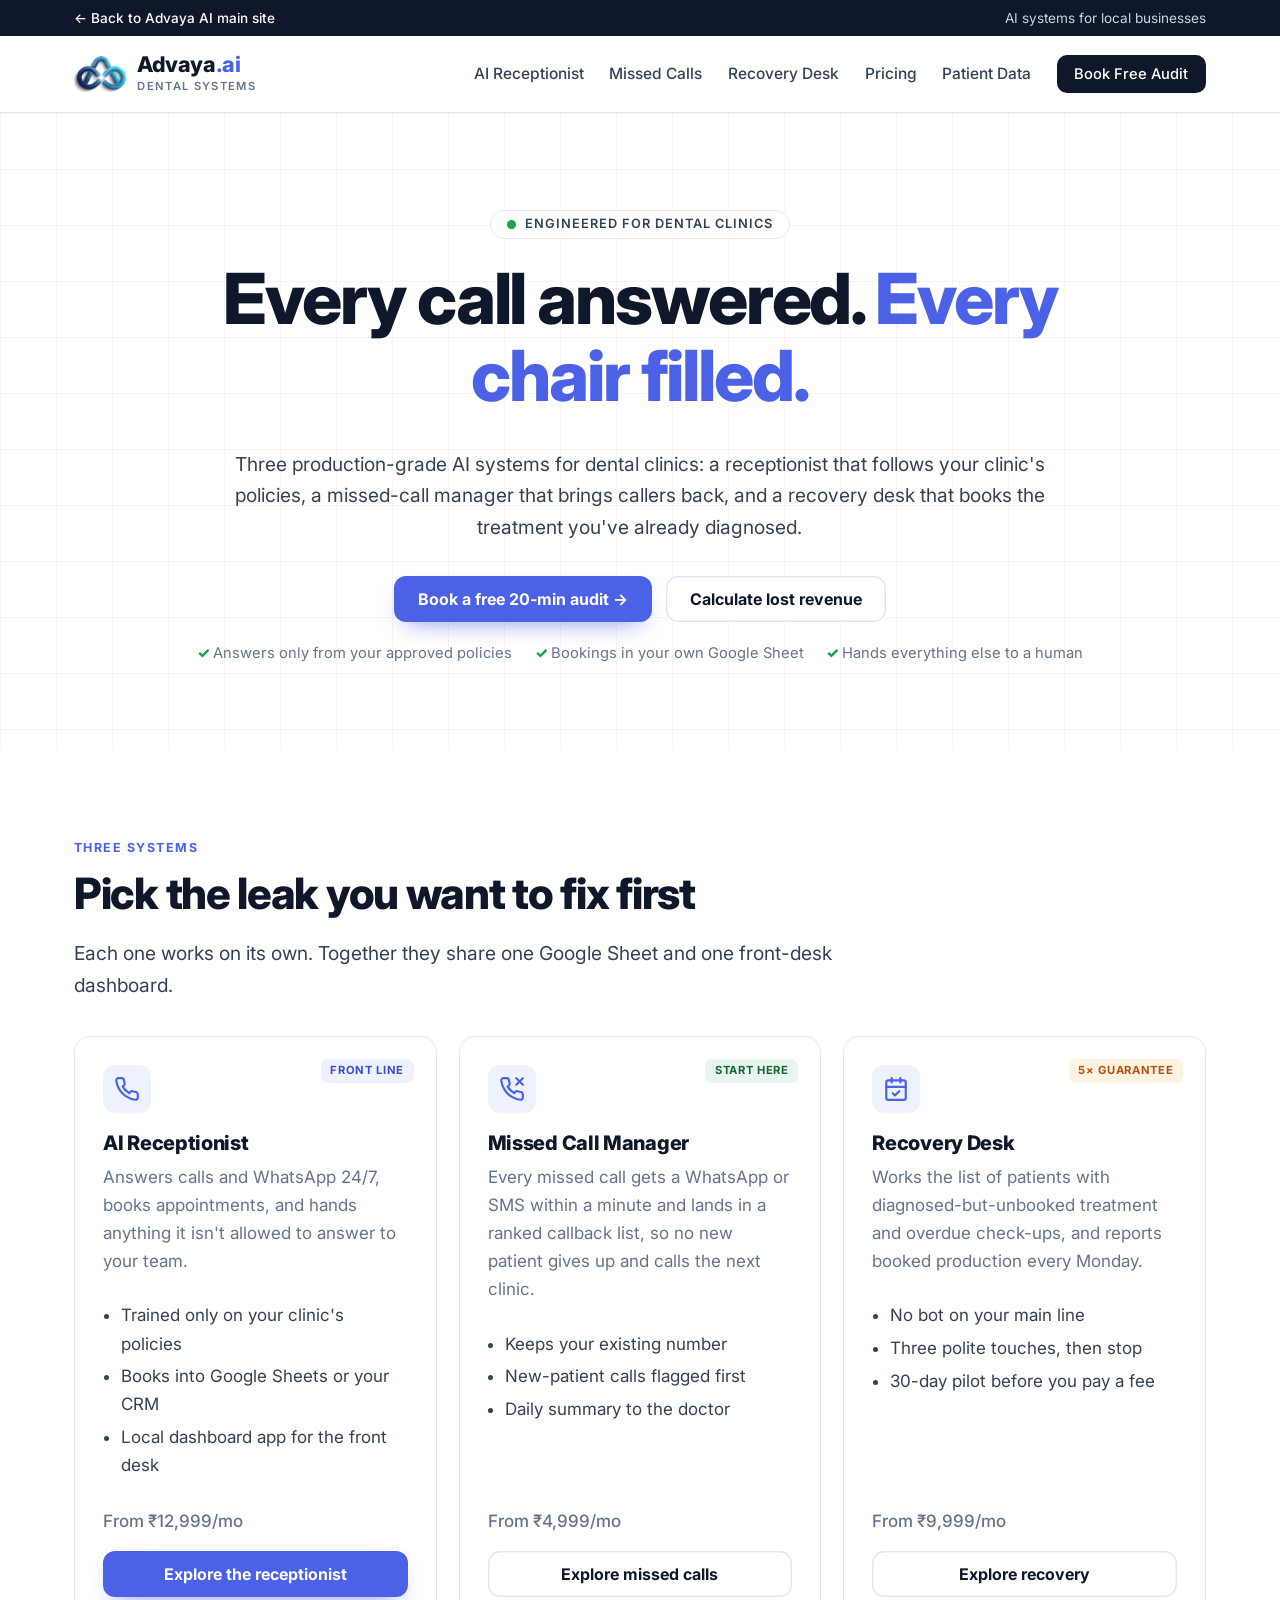
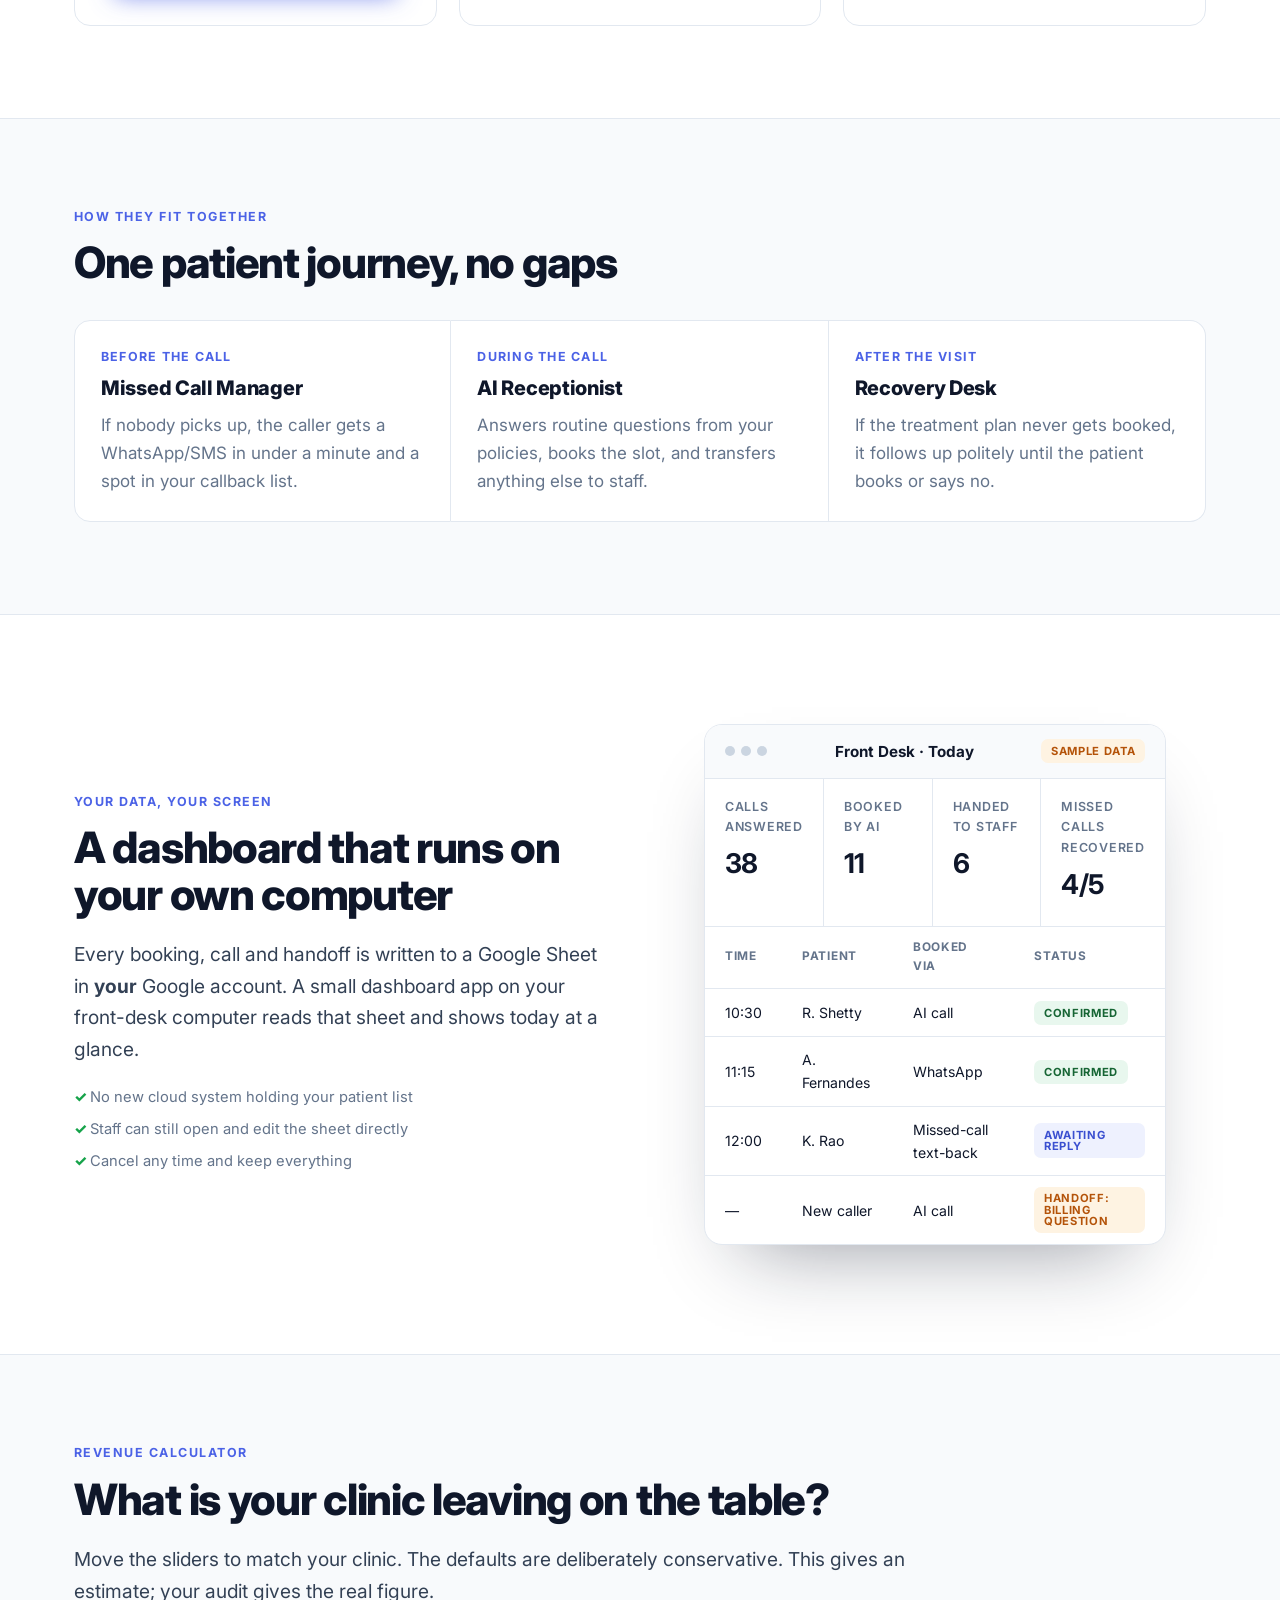
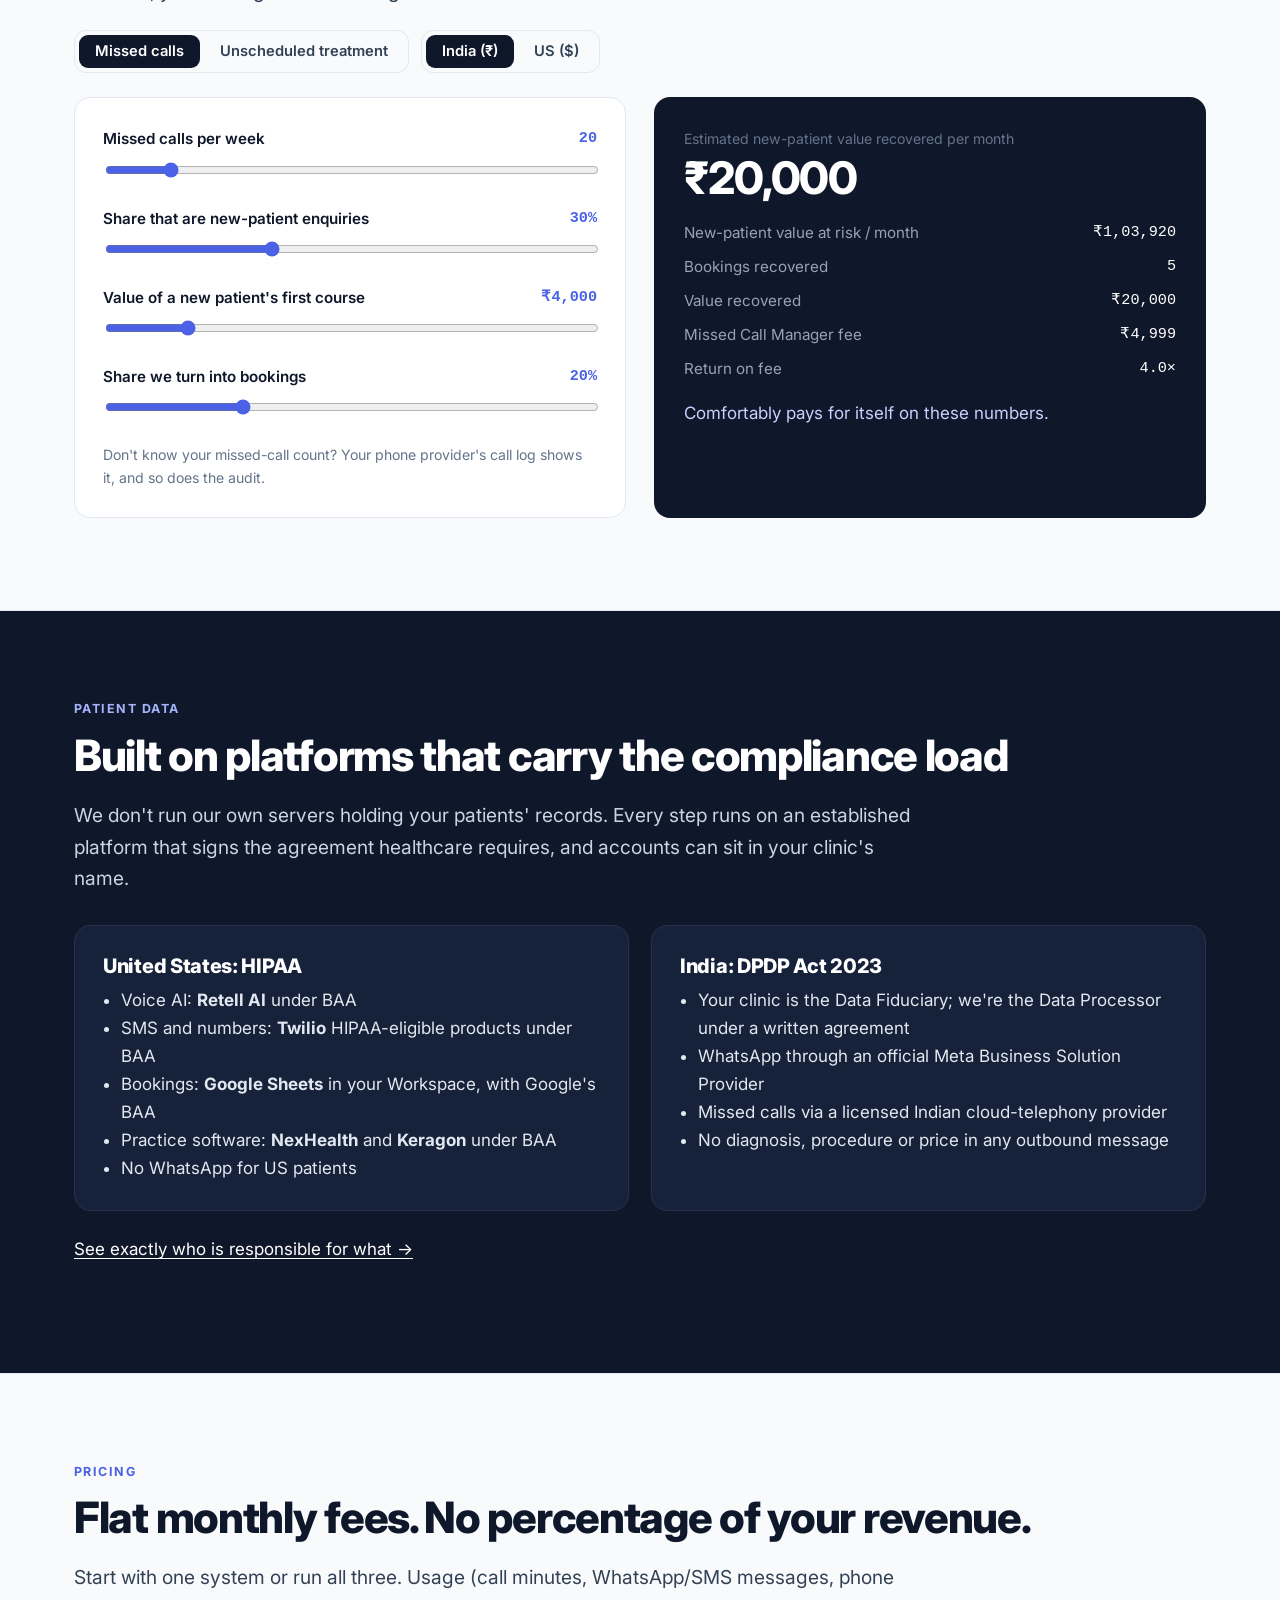
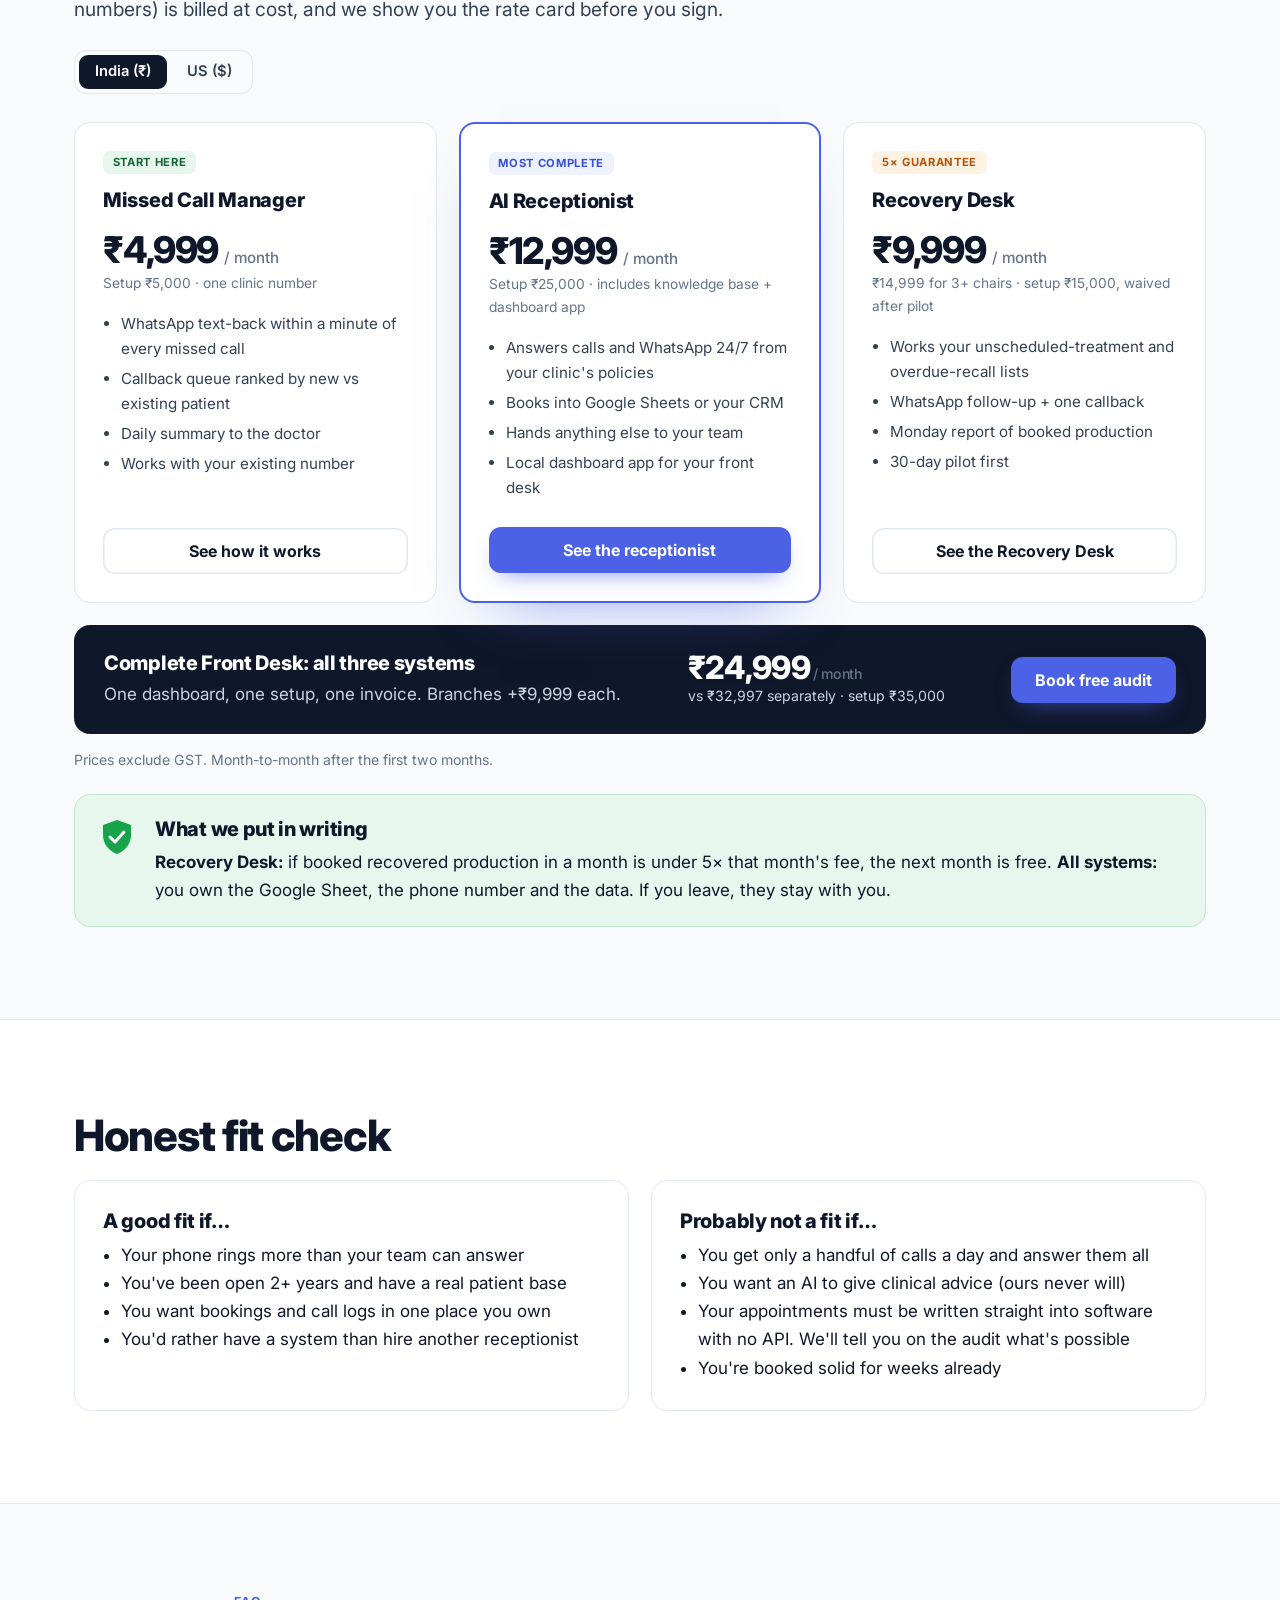
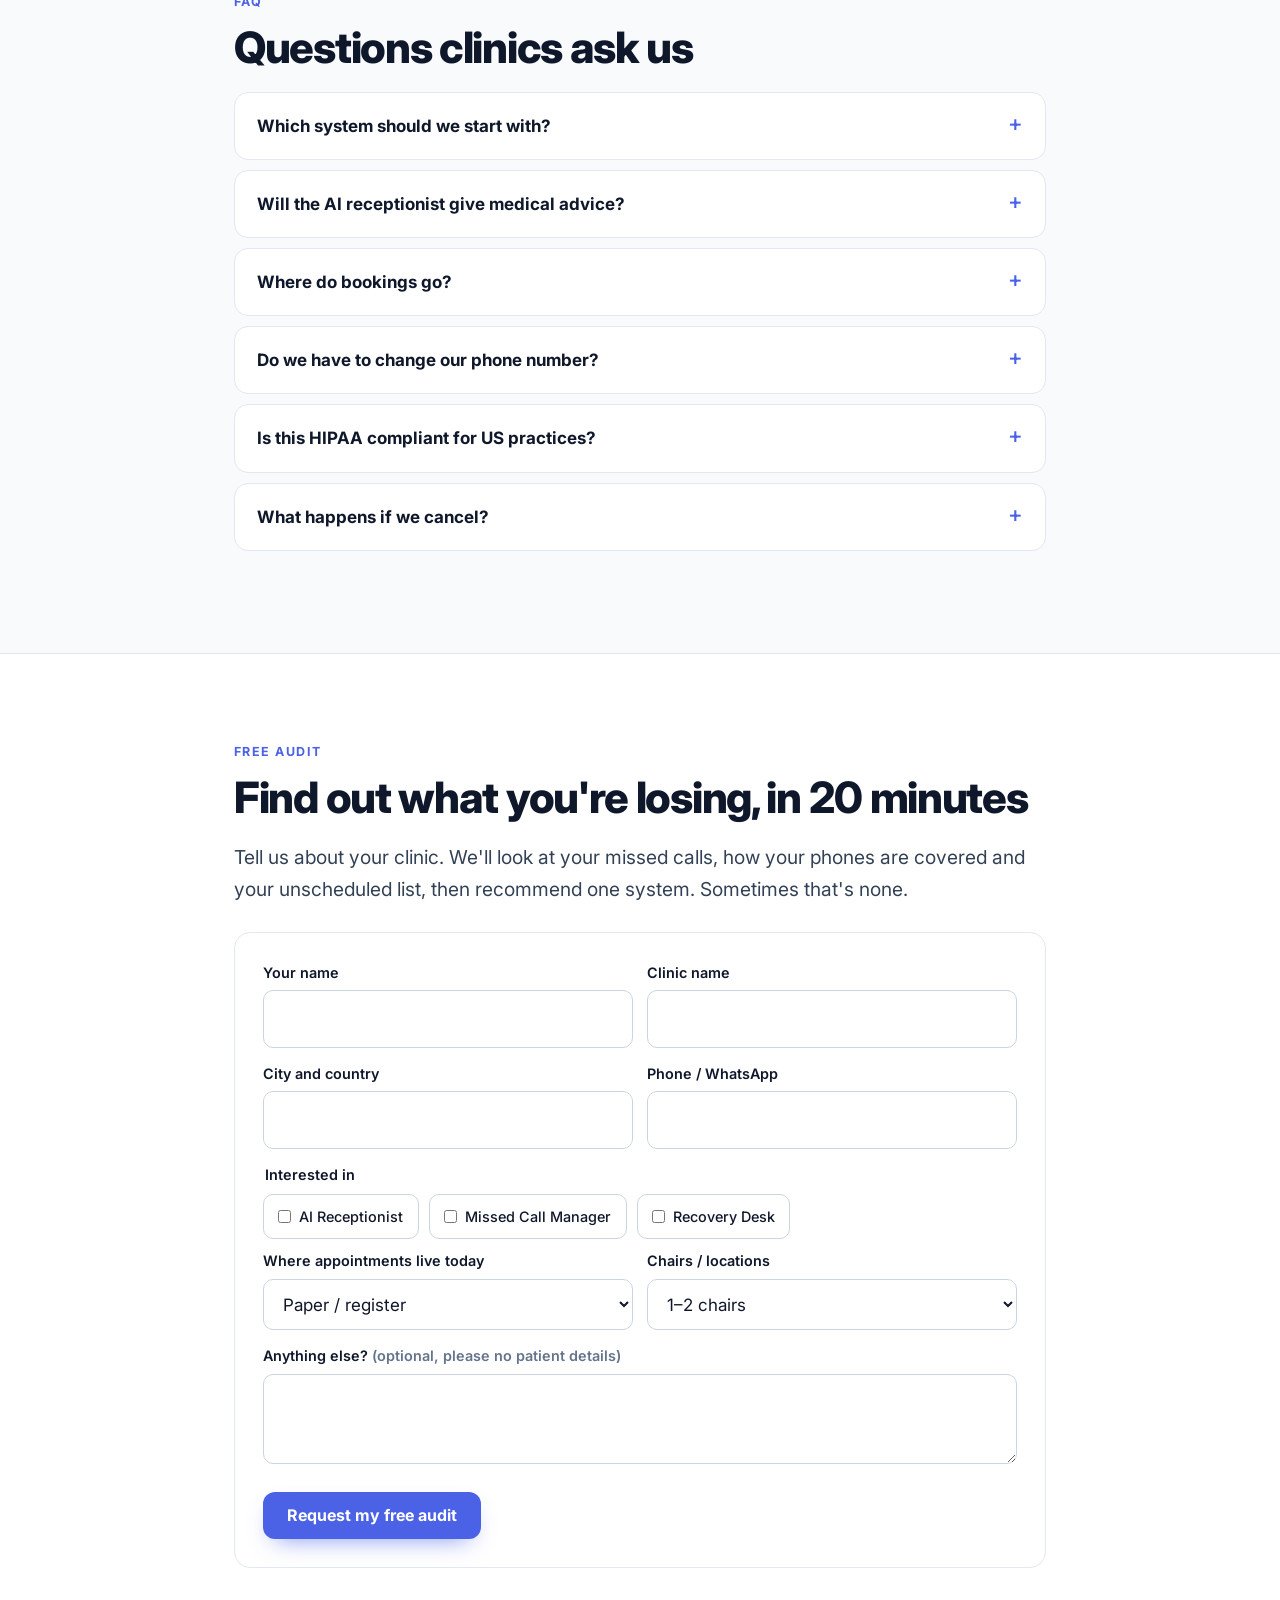
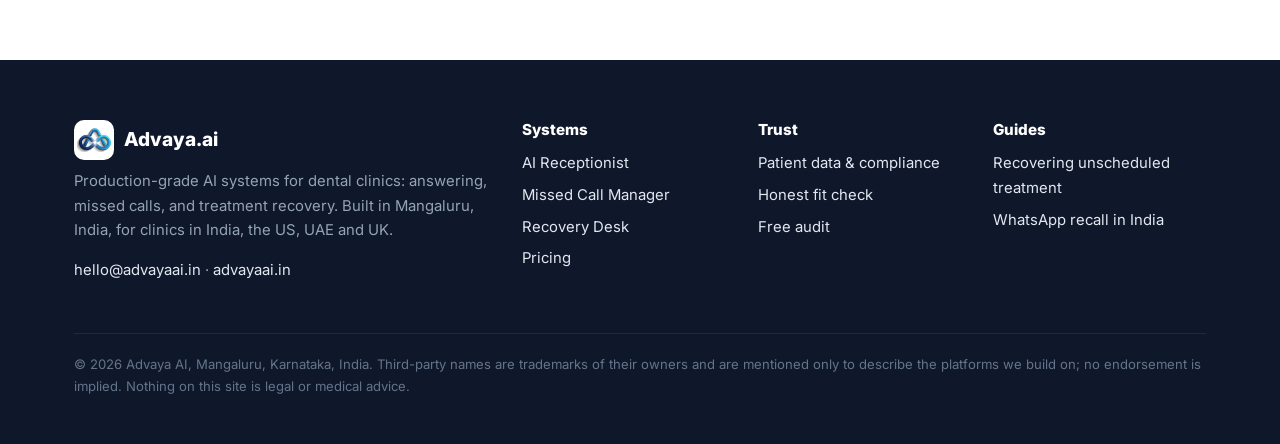
==== index.html @ e30d4c56 "Add back-to-main-site bar and send audit form to Airtable - Add a top bar on every page linking back" ====
<!doctype html>
<html lang="en">
<head>
<meta charset="utf-8">
<meta name="viewport" content="width=device-width, initial-scale=1">
<title>Dental AI Receptionist &amp; Missed Call Systems | Advaya.ai</title>
<meta name="description" content="Three AI systems for dental clinics: a policy-bound AI receptionist that books into Google Sheets, a missed-call manager, and treatment recovery. Free audit.">
<link rel="canonical" href="https://dental.advayaai.in/">
<meta name="robots" content="index, follow, max-image-preview:large">
<meta name="theme-color" content="#0f172a">
<link rel="icon" href="/assets/icon-32.png" sizes="32x32" type="image/png">
<link rel="icon" href="/assets/icon-64.png" sizes="64x64" type="image/png">
<link rel="apple-touch-icon" href="/assets/icon-180.png">
<link rel="manifest" href="/site.webmanifest">
<meta property="og:type" content="website">
<meta property="og:site_name" content="Advaya.ai">
<meta property="og:title" content="Dental AI Receptionist &amp; Missed Call Systems | Advaya.ai">
<meta property="og:description" content="Three AI systems for dental clinics: a policy-bound AI receptionist that books into Google Sheets, a missed-call manager, and treatment recovery. Free audit.">
<meta property="og:url" content="https://dental.advayaai.in/">
<meta property="og:image" content="https://dental.advayaai.in/assets/og-image.png">
<meta property="og:image:width" content="1200">
<meta property="og:image:height" content="630">
<meta property="og:locale" content="en_IN">
<meta name="twitter:card" content="summary_large_image">
<meta name="twitter:title" content="Dental AI Receptionist &amp; Missed Call Systems | Advaya.ai">
<meta name="twitter:description" content="Three AI systems for dental clinics: a policy-bound AI receptionist that books into Google Sheets, a missed-call manager, and treatment recovery. Free audit.">
<meta name="twitter:image" content="https://dental.advayaai.in/assets/og-image.png">
<link rel="preconnect" href="https://fonts.googleapis.com">
<link rel="preconnect" href="https://fonts.gstatic.com" crossorigin>
<link href="https://fonts.googleapis.com/css2?family=Inter:wght@400;500;600;700;800&display=swap" rel="stylesheet">
<link rel="stylesheet" href="/assets/site.css">
<script type="application/ld+json">
{
 "@context": "https://schema.org",
 "@graph": [
  {
   "@type": "Organization",
   "@id": "https://advayaai.in/#org",
   "name": "Advaya AI",
   "alternateName": "Advaya.ai",
   "url": "https://advayaai.in/",
   "logo": "https://dental.advayaai.in/assets/icon-512.png",
   "address": {
    "@type": "PostalAddress",
    "addressLocality": "Mangaluru",
    "addressRegion": "Karnataka",
    "addressCountry": "IN"
   }
  },
  {
   "@type": "WebSite",
   "@id": "https://dental.advayaai.in/#website",
   "url": "https://dental.advayaai.in/",
   "name": "Advaya.ai Dental",
   "publisher": {
    "@id": "https://advayaai.in/#org"
   }
  },
  {
   "@type": "WebPage",
   "@id": "https://dental.advayaai.in/#page",
   "url": "https://dental.advayaai.in/",
   "name": "Dental AI Receptionist & Missed Call Systems | Advaya.ai",
   "isPartOf": {
    "@id": "https://dental.advayaai.in/#website"
   },
   "breadcrumb": {
    "@type": "BreadcrumbList",
    "itemListElement": [
     {
      "@type": "ListItem",
      "position": 1,
      "name": "Dental Systems",
      "item": "https://dental.advayaai.in/"
     }
    ]
   }
  },
  {
   "@type": "FAQPage",
   "mainEntity": [
    {
     "@type": "Question",
     "name": "Which system should we start with?",
     "acceptedAnswer": {
      "@type": "Answer",
      "text": "Most clinics start with the Missed Call Manager because it is cheap, quick to set up, and shows within two weeks how many patients you were losing. Clinics with no one free to answer the phone go straight to the AI Receptionist. Established clinics with a long unscheduled-treatment list get the fastest return from the Recovery Desk."
     }
    },
    {
     "@type": "Question",
     "name": "Will the AI receptionist give medical advice?",
     "acceptedAnswer": {
      "@type": "Answer",
      "text": "No. It answers only from the clinic information you approve, such as timings, services, location, payment and cancellation policy. Anything clinical, anything outside that information, and any mention of pain or an emergency goes to a human."
     }
    },
    {
     "@type": "Question",
     "name": "Where do bookings go?",
     "acceptedAnswer": {
      "@type": "Answer",
      "text": "Into a Google Sheet in your own Google account, or into your CRM where it has an API. Your front desk sees everything in a small dashboard app that runs on your own computer."
     }
    },
    {
     "@type": "Question",
     "name": "Do we have to change our phone number?",
     "acceptedAnswer": {
      "@type": "Answer",
      "text": "No. We set up call forwarding on no-answer or busy from your existing number to a virtual number. Patients keep calling the number they know."
     }
    },
    {
     "@type": "Question",
     "name": "Is this HIPAA compliant for US practices?",
     "acceptedAnswer": {
      "@type": "Answer",
      "text": "We build only on platforms that sign Business Associate Agreements: Retell AI for voice, Twilio for SMS, Google Workspace for Sheets, and Keragon and NexHealth for practice-software work. We also sign a BAA with your practice. WhatsApp is never used for US patients."
     }
    },
    {
     "@type": "Question",
     "name": "What happens if we cancel?",
     "acceptedAnswer": {
      "@type": "Answer",
      "text": "You keep the Google Sheet, the dashboard app, the phone number and all your data. We remove our access the same day."
     }
    }
   ]
  }
 ]
}
</script>
</head>
<body>
<a class="skip" href="#main">Skip to content</a>
<div class="topbar"><div class="wrap"><a href="https://advayaai.in/">&larr; Back to Advaya AI main site</a><span class="topbar-note">AI systems for local businesses</span></div></div>
<header class="site-head">
  <div class="wrap">
    <a class="brand" href="/" aria-label="Advaya.ai Dental home">
      <picture><source srcset="/assets/logo.webp" type="image/webp"><img src="/assets/logo.png" alt="Advaya.ai logo" width="140" height="100"></picture>
      <span><b>Advaya<span>.ai</span></b><small>Dental Systems</small></span>
    </a>
    <nav class="nav" aria-label="Main">
      <a href="/ai-receptionist">AI Receptionist</a>
      <a href="/missed-call-manager">Missed Calls</a>
      <a href="/recovery-desk">Recovery Desk</a>
      <a href="/#pricing">Pricing</a>
      <a href="/patient-data">Patient Data</a>
      <a href="/#audit" class="btn sm">Book Free Audit</a>
    </nav>
  </div>
</header>
<main id="main">

<section class="hero grid-bg center">
  <div class="wrap">
    <span class="pill">Engineered for dental clinics</span>
    <h1>Every call answered. <span class="accent">Every chair filled.</span></h1>
    <p class="lede">Three production-grade AI systems for dental clinics: a receptionist that follows your clinic's policies, a missed-call manager that brings callers back, and a recovery desk that books the treatment you've already diagnosed.</p>
    <div class="cta-row">
      <a class="btn blue" href="#audit">Book a free 20-min audit →</a>
      <a class="btn ghost" href="#calculator">Calculate lost revenue</a>
    </div>
    <ul class="trust"><li>Answers only from your approved policies</li><li>Bookings in your own Google Sheet</li><li>Hands everything else to a human</li></ul>
  </div>
</section>

<section aria-labelledby="offers-h">
  <div class="wrap">
    <span class="eyebrow">Three systems</span>
    <h2 id="offers-h">Pick the leak you want to fix first</h2>
    <p class="lede">Each one works on its own. Together they share one Google Sheet and one front-desk dashboard.</p>
    <div class="grid g3" style="margin-top:34px">
      <article class="card offer">
        <span class="tag">Front line</span>
        <div class="ico"><svg viewBox="0 0 24 24" fill="none" stroke-width="2" stroke-linecap="round" stroke-linejoin="round"><path d="M22 16.9v3a2 2 0 0 1-2.2 2 19.8 19.8 0 0 1-8.6-3.1 19.5 19.5 0 0 1-6-6A19.8 19.8 0 0 1 2.1 4.2 2 2 0 0 1 4.1 2h3a2 2 0 0 1 2 1.7c.1.9.4 1.8.7 2.7a2 2 0 0 1-.5 2.1L8 9.8a16 16 0 0 0 6 6l1.3-1.3a2 2 0 0 1 2.1-.4c.9.3 1.8.6 2.7.7a2 2 0 0 1 1.7 2z"/></svg></div>
        <h3>AI Receptionist</h3>
        <p class="muted">Answers calls and WhatsApp 24/7, books appointments, and hands anything it isn't allowed to answer to your team.</p>
        <ul><li>Trained only on your clinic's policies</li><li>Books into Google Sheets or your CRM</li><li>Local dashboard app for the front desk</li></ul>
        <p class="from"><span data-region="in">From ₹12,999/mo</span><span data-region="us" hidden>From $549/mo</span></p>
        <a class="btn blue" href="/ai-receptionist">Explore the receptionist</a>
      </article>
      <article class="card offer">
        <span class="tag green">Start here</span>
        <div class="ico"><svg viewBox="0 0 24 24" fill="none" stroke-width="2" stroke-linecap="round" stroke-linejoin="round"><path d="M22 16.9v3a2 2 0 0 1-2.2 2 19.8 19.8 0 0 1-8.6-3.1 19.5 19.5 0 0 1-6-6A19.8 19.8 0 0 1 2.1 4.2 2 2 0 0 1 4.1 2h3a2 2 0 0 1 2 1.7c.1.9.4 1.8.7 2.7a2 2 0 0 1-.5 2.1L8 9.8a16 16 0 0 0 6 6l1.3-1.3a2 2 0 0 1 2.1-.4c.9.3 1.8.6 2.7.7a2 2 0 0 1 1.7 2z"/><path d="M16 2l6 6M22 2l-6 6"/></svg></div>
        <h3>Missed Call Manager</h3>
        <p class="muted">Every missed call gets a WhatsApp or SMS within a minute and lands in a ranked callback list, so no new patient gives up and calls the next clinic.</p>
        <ul><li>Keeps your existing number</li><li>New-patient calls flagged first</li><li>Daily summary to the doctor</li></ul>
        <p class="from"><span data-region="in">From ₹4,999/mo</span><span data-region="us" hidden>From $249/mo</span></p>
        <a class="btn ghost" href="/missed-call-manager">Explore missed calls</a>
      </article>
      <article class="card offer">
        <span class="tag amber">5× guarantee</span>
        <div class="ico"><svg viewBox="0 0 24 24" fill="none" stroke-width="2" stroke-linecap="round" stroke-linejoin="round"><rect x="3" y="4" width="18" height="18" rx="2"/><path d="M16 2v4M8 2v4M3 10h18M9 16l2 2 4-4"/></svg></div>
        <h3>Recovery Desk</h3>
        <p class="muted">Works the list of patients with diagnosed-but-unbooked treatment and overdue check-ups, and reports booked production every Monday.</p>
        <ul><li>No bot on your main line</li><li>Three polite touches, then stop</li><li>30-day pilot before you pay a fee</li></ul>
        <p class="from"><span data-region="in">From ₹9,999/mo</span><span data-region="us" hidden>From $750/mo</span></p>
        <a class="btn ghost" href="/recovery-desk">Explore recovery</a>
      </article>
    </div>
  </div>
</section>

<section class="band" aria-labelledby="flow-h">
  <div class="wrap">
    <span class="eyebrow">How they fit together</span>
    <h2 id="flow-h">One patient journey, no gaps</h2>
    <div class="flow">
      <div><b>Before the call</b><h3>Missed Call Manager</h3><p class="muted" style="margin:0">If nobody picks up, the caller gets a WhatsApp/SMS in under a minute and a spot in your callback list.</p></div>
      <div><b>During the call</b><h3>AI Receptionist</h3><p class="muted" style="margin:0">Answers routine questions from your policies, books the slot, and transfers anything else to staff.</p></div>
      <div><b>After the visit</b><h3>Recovery Desk</h3><p class="muted" style="margin:0">If the treatment plan never gets booked, it follows up politely until the patient books or says no.</p></div>
    </div>
  </div>
</section>

<section aria-labelledby="dash-h">
  <div class="wrap">
    <div class="grid g2" style="align-items:center;gap:48px">
      <div>
        <span class="eyebrow">Your data, your screen</span>
        <h2 id="dash-h">A dashboard that runs on your own computer</h2>
        <p class="lede">Every booking, call and handoff is written to a Google Sheet in <b>your</b> Google account. A small dashboard app on your front-desk computer reads that sheet and shows today at a glance.</p>
        <ul class="trust" style="flex-direction:column;gap:.5rem"><li>No new cloud system holding your patient list</li><li>Staff can still open and edit the sheet directly</li><li>Cancel any time and keep everything</li></ul>
      </div>
      <figure class="dash" aria-label="Sample of the local front-desk dashboard">
      <div class="dash-top"><div class="dots"><i></i><i></i><i></i></div><b>Front Desk · Today</b><span class="tag amber">Sample data</span></div>
      <div class="kpis">
        <div><span>Calls answered</span><strong>38</strong></div>
        <div><span>Booked by AI</span><strong>11</strong></div>
        <div><span>Handed to staff</span><strong>6</strong></div>
        <div><span>Missed calls recovered</span><strong>4/5</strong></div>
      </div>
      <div class="table-scroll"><table>
        <thead><tr><th>Time</th><th>Patient</th><th>Booked via</th><th>Status</th></tr></thead>
        <tbody>
          <tr><td>10:30</td><td>R. Shetty</td><td>AI call</td><td><span class="tag green">Confirmed</span></td></tr>
          <tr><td>11:15</td><td>A. Fernandes</td><td>WhatsApp</td><td><span class="tag green">Confirmed</span></td></tr>
          <tr><td>12:00</td><td>K. Rao</td><td>Missed-call text-back</td><td><span class="tag">Awaiting reply</span></td></tr>
          <tr><td>—</td><td>New caller</td><td>AI call</td><td><span class="tag amber">Handoff: billing question</span></td></tr>
        </tbody>
      </table></div>
    </figure>
    </div>
  </div>
</section>

<section id="calculator" class="band" aria-labelledby="calc-h">
  <div class="wrap">
    <span class="eyebrow">Revenue calculator</span>
    <h2 id="calc-h">What is your clinic leaving on the table?</h2>
    <p class="lede">Move the sliders to match your clinic. The defaults are deliberately conservative. This gives an estimate; your audit gives the real figure.</p>
    <div style="display:flex;flex-wrap:wrap;gap:12px;margin-top:22px">
      <div class="tabs" role="tablist" aria-label="Calculator">
        <button type="button" role="tab" data-calc-tab="missed" aria-selected="true">Missed calls</button>
        <button type="button" role="tab" data-calc-tab="recovery" aria-selected="false">Unscheduled treatment</button>
      </div>
      <div class="tabs" role="group" aria-label="Region">
        <button type="button" data-region-btn="in" aria-pressed="true">India (₹)</button>
        <button type="button" data-region-btn="us" aria-pressed="false">US ($)</button>
      </div>
    </div>

    <div class="calc" data-calc-panel="missed">
      <div class="card">
        <div class="field"><label for="mc-calls">Missed calls per week <output id="o-mc-calls">20</output></label><input id="mc-calls" type="range" min="2" max="150" step="1" value="20"></div>
        <div class="field"><label for="mc-new">Share that are new-patient enquiries <output id="o-mc-new">30%</output></label><input id="mc-new" type="range" min="5" max="80" step="5" value="30"></div>
        <div class="field"><label for="mc-value">Value of a new patient's first course <output id="o-mc-value">₹4,000</output></label><input id="mc-value" type="range" min="1000" max="20000" step="500" value="4000"></div>
        <div class="field"><label for="mc-rate">Share we turn into bookings <output id="o-mc-rate">20%</output></label><input id="mc-rate" type="range" min="5" max="60" step="5" value="20"></div>
        <p class="muted small" style="margin:0">Don't know your missed-call count? Your phone provider's call log shows it, and so does the audit.</p>
      </div>
      <div class="result" aria-live="polite">
        <div class="muted small">Estimated new-patient value recovered per month</div>
        <div class="big" id="mc-big">₹20,800</div>
        <dl>
          <dt>New-patient value at risk / month</dt><dd id="mc-lost">₹1,03,920</dd>
          <dt>Bookings recovered</dt><dd id="mc-booked">5</dd>
          <dt>Value recovered</dt><dd id="mc-recovered">₹20,000</dd>
          <dt>Missed Call Manager fee</dt><dd id="mc-fee">₹4,999</dd>
          <dt>Return on fee</dt><dd id="mc-mult">4.0×</dd>
        </dl>
        <p class="verdict" id="mc-verdict"></p>
      </div>
    </div>

    <div class="calc" data-calc-panel="recovery" hidden>
      <div class="card">
        <div class="field"><label for="rd-list">Patients on unscheduled + overdue lists <output id="o-rd-list">500</output></label><input id="rd-list" type="range" min="50" max="3000" step="50" value="500"></div>
        <div class="field"><label for="rd-value">Average value of a booked visit <output id="o-rd-value">₹4,000</output></label><input id="rd-value" type="range" min="1000" max="25000" step="500" value="4000"></div>
        <div class="field"><label for="rd-rate">Share who book in month one <output id="o-rd-rate">4%</output></label><input id="rd-rate" type="range" min="1" max="15" step="1" value="4"></div>
        <p class="muted small" style="margin:0">We use 4–6% as a planning number, not a promise. Month one is the best month because you're working a backlog.</p>
      </div>
      <div class="result" aria-live="polite">
        <div class="muted small">Estimated booked production, month one</div>
        <div class="big" id="rd-big">₹80,000</div>
        <dl>
          <dt>Appointments booked</dt><dd id="rd-booked">20</dd>
          <dt>Booked production</dt><dd id="rd-prod">₹80,000</dd>
          <dt>Recovery Desk fee</dt><dd id="rd-fee">₹14,999</dd>
          <dt>Return on fee</dt><dd id="rd-mult">5.3×</dd>
        </dl>
        <p class="verdict" id="rd-verdict"></p>
      </div>
    </div>
  </div>
</section>

<section class="dark" aria-labelledby="data-h">
  <div class="wrap">
    <span class="eyebrow" style="color:#a5b4fc">Patient data</span>
    <h2 id="data-h">Built on platforms that carry the compliance load</h2>
    <p class="lede">We don't run our own servers holding your patients' records. Every step runs on an established platform that signs the agreement healthcare requires, and accounts can sit in your clinic's name.</p>
    <div class="grid g2" style="margin-top:30px">
      <div class="card"><h3>United States: HIPAA</h3><ul style="padding-left:1.1rem;margin:0"><li>Voice AI: <b>Retell AI</b> under BAA</li><li>SMS and numbers: <b>Twilio</b> HIPAA-eligible products under BAA</li><li>Bookings: <b>Google Sheets</b> in your Workspace, with Google's BAA</li><li>Practice software: <b>NexHealth</b> and <b>Keragon</b> under BAA</li><li>No WhatsApp for US patients</li></ul></div>
      <div class="card"><h3>India: DPDP Act 2023</h3><ul style="padding-left:1.1rem;margin:0"><li>Your clinic is the Data Fiduciary; we're the Data Processor under a written agreement</li><li>WhatsApp through an official Meta Business Solution Provider</li><li>Missed calls via a licensed Indian cloud-telephony provider</li><li>No diagnosis, procedure or price in any outbound message</li></ul></div>
    </div>
    <p style="margin-top:24px"><a href="/patient-data" style="color:#fff">See exactly who is responsible for what →</a></p>
  </div>
</section>

<section id="pricing" class="band" aria-labelledby="price-h">
  <div class="wrap">
    <span class="eyebrow">Pricing</span>
    <h2 id="price-h">Flat monthly fees. No percentage of your revenue.</h2>
    <p class="lede">Start with one system or run all three. Usage (call minutes, WhatsApp/SMS messages, phone numbers) is billed at cost, and we show you the rate card before you sign.</p>
    <div style="margin:24px 0 28px">
      <div class="tabs" role="group" aria-label="Region">
        <button type="button" data-region-btn="in" aria-pressed="true">India (₹)</button>
        <button type="button" data-region-btn="us" aria-pressed="false">US ($)</button>
      </div>
    </div>

    <div class="grid g3" data-region="in">
      <article class="card price">
        <span class="tag green" style="align-self:flex-start">Start here</span>
        <h3 style="margin-top:14px">Missed Call Manager</h3>
        <div class="amt">₹4,999 <span>/ month</span></div>
        <p class="setup">Setup ₹5,000 · one clinic number</p>
        <ul><li>WhatsApp text-back within a minute of every missed call</li><li>Callback queue ranked by new vs existing patient</li><li>Daily summary to the doctor</li><li>Works with your existing number</li></ul>
        <a class="btn ghost" href="/missed-call-manager">See how it works</a>
      </article>
      <article class="card price featured">
        <span class="tag" style="align-self:flex-start">Most complete</span>
        <h3 style="margin-top:14px">AI Receptionist</h3>
        <div class="amt">₹12,999 <span>/ month</span></div>
        <p class="setup">Setup ₹25,000 · includes knowledge base + dashboard app</p>
        <ul><li>Answers calls and WhatsApp 24/7 from your clinic's policies</li><li>Books into Google Sheets or your CRM</li><li>Hands anything else to your team</li><li>Local dashboard app for your front desk</li></ul>
        <a class="btn blue" href="/ai-receptionist">See the receptionist</a>
      </article>
      <article class="card price">
        <span class="tag amber" style="align-self:flex-start">5× guarantee</span>
        <h3 style="margin-top:14px">Recovery Desk</h3>
        <div class="amt">₹9,999 <span>/ month</span></div>
        <p class="setup">₹14,999 for 3+ chairs · setup ₹15,000, waived after pilot</p>
        <ul><li>Works your unscheduled-treatment and overdue-recall lists</li><li>WhatsApp follow-up + one callback</li><li>Monday report of booked production</li><li>30-day pilot first</li></ul>
        <a class="btn ghost" href="/recovery-desk">See the Recovery Desk</a>
      </article>
    </div>
    <div class="bundle" data-region="in">
      <div><h3>Complete Front Desk: all three systems</h3><p>One dashboard, one setup, one invoice. Branches +₹9,999 each.</p></div>
      <div><div class="amt">₹24,999<span class="muted small" style="font-weight:500"> / month</span></div><p class="small">vs ₹32,997 separately · setup ₹35,000</p></div>
      <a class="btn blue" href="#audit">Book free audit</a>
    </div>
    <p class="muted small" data-region="in" style="margin-top:14px">Prices exclude GST. Month-to-month after the first two months.</p>

    <div class="grid g3" data-region="us" hidden>
      <article class="card price">
        <span class="tag green" style="align-self:flex-start">Start here</span>
        <h3 style="margin-top:14px">Missed Call Manager</h3>
        <div class="amt">$249 <span>/ month</span></div>
        <p class="setup">Setup $300 · per location</p>
        <ul><li>SMS text-back within a minute of every missed call</li><li>Callback queue ranked by new vs existing patient</li><li>Daily summary</li><li>Keeps your existing number</li></ul>
        <a class="btn ghost" href="/missed-call-manager">See how it works</a>
      </article>
      <article class="card price featured">
        <span class="tag" style="align-self:flex-start">Most complete</span>
        <h3 style="margin-top:14px">AI Receptionist</h3>
        <div class="amt">$549 <span>/ month</span></div>
        <p class="setup">Setup $1,500 · per location, minutes at cost</p>
        <ul><li>Answers calls 24/7 from your practice policies</li><li>Books into Google Sheets (Workspace with BAA) or your CRM</li><li>Warm transfer for anything else</li><li>Local dashboard app</li></ul>
        <a class="btn blue" href="/ai-receptionist">See the receptionist</a>
      </article>
      <article class="card price">
        <span class="tag amber" style="align-self:flex-start">5× guarantee</span>
        <h3 style="margin-top:14px">Recovery Desk</h3>
        <div class="amt">$750 <span>/ month</span></div>
        <p class="setup">Setup $1,000, waived after a 30-day pilot</p>
        <ul><li>Unscheduled treatment + overdue recall recovery</li><li>SMS outreach + voice callback</li><li>Monday production report</li><li>BAA signed with every practice</li></ul>
        <a class="btn ghost" href="/recovery-desk">See the Recovery Desk</a>
      </article>
    </div>
    <div class="bundle" data-region="us" hidden>
      <div><h3>Complete Front Desk: all three systems</h3><p>One dashboard, one setup, one invoice. Per location.</p></div>
      <div><div class="amt">$1,290<span class="muted small" style="font-weight:500"> / month</span></div><p class="small">vs $1,548 separately · setup $2,000</p></div>
      <a class="btn blue" href="#audit">Book free audit</a>
    </div>
    <p class="muted small" data-region="us" hidden style="margin-top:14px">Month-to-month after the first two months. We sign a Business Associate Agreement with every US practice.</p>

    <div class="guarantee">
      <svg width="40" height="40" viewBox="0 0 40 40" aria-hidden="true"><path d="M20 3l14 5v10c0 9-6 16-14 19C12 34 6 27 6 18V8z" fill="#16a34a"/><path d="M13 20l5 5 9-10" stroke="#fff" stroke-width="3" fill="none" stroke-linecap="round" stroke-linejoin="round"/></svg>
      <div>
        <h3 style="margin-bottom:.3em">What we put in writing</h3>
        <p style="margin:0"><b>Recovery Desk:</b> if booked recovered production in a month is under 5× that month's fee, the next month is free. <b>All systems:</b> you own the Google Sheet, the phone number and the data. If you leave, they stay with you.</p>
      </div>
    </div>
  </div>
</section>


<section id="fit" aria-labelledby="fit-h">
  <div class="wrap">
    <h2 id="fit-h">Honest fit check</h2>
    <div class="grid g2" style="margin-top:22px">
      <div class="card"><h3>A good fit if…</h3><ul style="padding-left:1.1rem;margin:0"><li>Your phone rings more than your team can answer</li><li>You've been open 2+ years and have a real patient base</li><li>You want bookings and call logs in one place you own</li><li>You'd rather have a system than hire another receptionist</li></ul></div>
      <div class="card"><h3>Probably not a fit if…</h3><ul style="padding-left:1.1rem;margin:0"><li>You get only a handful of calls a day and answer them all</li><li>You want an AI to give clinical advice (ours never will)</li><li>Your appointments must be written straight into software with no API. We'll tell you on the audit what's possible</li><li>You're booked solid for weeks already</li></ul></div>
    </div>
  </div>
</section>

<section class="band" aria-labelledby="faq-h">
  <div class="wrap" style="max-width:860px">
    <span class="eyebrow">FAQ</span>
    <h2 id="faq-h">Questions clinics ask us</h2>
    <details><summary>Which system should we start with?</summary><p>Most clinics start with the Missed Call Manager because it is cheap, quick to set up, and shows within two weeks how many patients you were losing. Clinics with no one free to answer the phone go straight to the AI Receptionist. Established clinics with a long unscheduled-treatment list get the fastest return from the Recovery Desk.</p></details>
    <details><summary>Will the AI receptionist give medical advice?</summary><p>No. It answers only from the clinic information you approve, such as timings, services, location, payment and cancellation policy. Anything clinical, anything outside that information, and any mention of pain or an emergency goes to a human.</p></details>
    <details><summary>Where do bookings go?</summary><p>Into a Google Sheet in your own Google account, or into your CRM where it has an API. Your front desk sees everything in a small dashboard app that runs on your own computer.</p></details>
    <details><summary>Do we have to change our phone number?</summary><p>No. We set up call forwarding on no-answer or busy from your existing number to a virtual number. Patients keep calling the number they know.</p></details>
    <details><summary>Is this HIPAA compliant for US practices?</summary><p>We build only on platforms that sign Business Associate Agreements: Retell AI for voice, Twilio for SMS, Google Workspace for Sheets, and Keragon and NexHealth for practice-software work. We also sign a BAA with your practice. WhatsApp is never used for US patients.</p></details>
    <details><summary>What happens if we cancel?</summary><p>You keep the Google Sheet, the dashboard app, the phone number and all your data. We remove our access the same day.</p></details>
  </div>
</section>

<section id="audit" aria-labelledby="audit-h">
  <div class="wrap" style="max-width:860px">
    <span class="eyebrow">Free audit</span>
    <h2 id="audit-h">Find out what you're losing, in 20 minutes</h2>
    <p class="lede">Tell us about your clinic. We'll look at your missed calls, how your phones are covered and your unscheduled list, then recommend one system. Sometimes that's none.</p>
    <form id="audit-form" class="card" style="margin-top:26px">
      <div class="row">
        <div><label for="f-name">Your name</label><input id="f-name" name="name" autocomplete="name" required></div>
        <div><label for="f-clinic">Clinic name</label><input id="f-clinic" name="clinic" autocomplete="organization" required></div>
      </div>
      <div class="row">
        <div><label for="f-city">City and country</label><input id="f-city" name="city" required></div>
        <div><label for="f-phone">Phone / WhatsApp</label><input id="f-phone" name="phone" type="tel" autocomplete="tel" required></div>
      </div>
      <fieldset>
        <legend>Interested in</legend>
        <div class="checks">
          <label><input type="checkbox" name="offer" value="AI Receptionist"> AI Receptionist</label>
          <label><input type="checkbox" name="offer" value="Missed Call Manager"> Missed Call Manager</label>
          <label><input type="checkbox" name="offer" value="Recovery Desk"> Recovery Desk</label>
        </div>
      </fieldset>
      <div class="row">
        <div><label for="f-pms">Where appointments live today</label>
          <select id="f-pms" name="pms">
            <option>Paper / register</option><option>Google Sheets or Calendar</option><option>Practo Ray</option><option>Clinicea / Clinicia</option>
            <option>Dentee / Cliniify / MocDoc</option><option>Dentrix</option><option>Eaglesoft</option><option>Open Dental</option><option>Curve Hero</option><option>Dentally</option><option>Other</option>
          </select></div>
        <div><label for="f-size">Chairs / locations</label>
          <select id="f-size" name="size"><option>1–2 chairs</option><option>3–5 chairs</option><option>6+ chairs</option><option>2–10 locations</option><option>10+ locations</option></select></div>
      </div>
      <label for="f-notes">Anything else? <span class="muted">(optional, please no patient details)</span></label>
      <textarea id="f-notes" name="notes" maxlength="2000"></textarea>
      <div class="hp" aria-hidden="true"><label for="f-website">Website</label><input id="f-website" name="website" tabindex="-1" autocomplete="off"></div>
      <div class="cta-row" style="margin:6px 0 0">
        <button class="btn blue" type="submit">Request my free audit</button>
        <a class="btn ghost" data-wa href="#" hidden>Message us on WhatsApp</a>
      </div>
      <p id="form-status" class="small form-status" role="status" aria-live="polite" hidden></p>
    </form>
  </div>
</section>

</main>
<footer class="site-foot">
  <div class="wrap">
    <div class="grid">
      <div>
        <div class="foot-brand"><img src="/assets/icon-64.png" alt="" width="40" height="40">Advaya.ai</div>
        <p>Production-grade AI systems for dental clinics: answering, missed calls, and treatment recovery. Built in Mangaluru, India, for clinics in India, the US, UAE and UK.</p>
        <p><a data-email href="#">hello@advayaai.in</a> · <a href="https://advayaai.in/">advayaai.in</a></p>
      </div>
      <div>
        <h3>Systems</h3>
        <ul><li><a href="/ai-receptionist">AI Receptionist</a></li><li><a href="/missed-call-manager">Missed Call Manager</a></li><li><a href="/recovery-desk">Recovery Desk</a></li><li><a href="/#pricing">Pricing</a></li></ul>
      </div>
      <div>
        <h3>Trust</h3>
        <ul><li><a href="/patient-data">Patient data &amp; compliance</a></li><li><a href="/#fit">Honest fit check</a></li><li><a href="/#audit">Free audit</a></li></ul>
      </div>
      <div>
        <h3>Guides</h3>
        <ul><li><a href="/guides/unscheduled-treatment-recovery">Recovering unscheduled treatment</a></li><li><a href="/guides/whatsapp-patient-recall-india">WhatsApp recall in India</a></li></ul>
      </div>
    </div>
    <p class="legal">© <span data-year>2026</span> Advaya AI, Mangaluru, Karnataka, India. Third-party names are trademarks of their owners and are mentioned only to describe the platforms we build on; no endorsement is implied. Nothing on this site is legal or medical advice.</p>
  </div>
</footer>
<script src="/assets/site.js" defer></script>
</body>
</html>
---- assets/site.css ----
/* Advaya.ai — Dental systems. Brand matched to advayaai.in (Inter, navy + royal blue, grid canvas). */
:root{
  --ink:#0f172a;
  --ink-2:#334155;
  --muted:#64748b;
  --line:#e2e8f0;
  --soft:#f8fafc;
  --card:#ffffff;
  --blue:#4b62e6;
  --blue-2:#3a4fd0;
  --blue-soft:#eef1fe;
  --green:#16a34a;
  --green-soft:#e8f7ee;
  --amber:#b45309;
  --amber-soft:#fef3e2;
  --red:#dc2626;
  --radius:16px;
  --sans:"Inter",system-ui,-apple-system,"Segoe UI",Roboto,Arial,sans-serif;
  --mono:ui-monospace,SFMono-Regular,Menlo,Consolas,monospace;
  --max:1180px;
}
*{box-sizing:border-box}
[hidden]{display:none!important}
html{scroll-behavior:smooth}
body{margin:0;background:#fff;color:var(--ink);font:17px/1.65 var(--sans);-webkit-font-smoothing:antialiased}
img,svg{max-width:100%;display:block}
a{color:var(--blue);text-underline-offset:3px}
a:hover{color:var(--blue-2)}
:focus-visible{outline:3px solid var(--blue);outline-offset:2px;border-radius:6px}
.skip{position:absolute;left:-999px;top:0;background:var(--ink);color:#fff;padding:.6rem 1rem;z-index:99}
.skip:focus{left:1rem}
.wrap{max-width:var(--max);margin:0 auto;padding:0 24px}
h1,h2,h3{font-weight:800;line-height:1.08;letter-spacing:-.03em;margin:0 0 .5em}
h1{font-size:clamp(2.4rem,5.6vw,4.4rem)}
h2{font-size:clamp(1.8rem,3.4vw,2.7rem)}
h3{font-size:1.25rem;letter-spacing:-.015em;line-height:1.25}
p{margin:0 0 1em}
.accent{color:var(--blue)}
.lede{font-size:1.2rem;color:var(--ink-2);max-width:44em}
.muted{color:var(--muted)}
.small{font-size:.88rem}
.center{text-align:center}
.center .lede{margin-left:auto;margin-right:auto}
.pill{display:inline-flex;align-items:center;gap:.55rem;border:1px solid var(--line);background:#fff;border-radius:999px;padding:.45rem 1rem;font:600 .8rem/1 var(--sans);letter-spacing:.08em;text-transform:uppercase;color:var(--ink-2);margin-bottom:1.4rem}
.pill::before{content:"";width:9px;height:9px;border-radius:50%;background:var(--green)}
.eyebrow{display:block;font:700 .78rem/1 var(--sans);letter-spacing:.12em;text-transform:uppercase;color:var(--blue);margin-bottom:1rem}

/* grid canvas like advayaai.in */
.grid-bg{background-color:#fff;background-image:linear-gradient(to right,rgba(15,23,42,.045) 1px,transparent 1px),linear-gradient(to bottom,rgba(15,23,42,.045) 1px,transparent 1px);background-size:56px 56px}

/* header */
.site-head{position:sticky;top:0;z-index:30;background:rgba(255,255,255,.94);backdrop-filter:saturate(1.6) blur(10px);border-bottom:1px solid var(--line)}
.site-head .wrap{display:flex;align-items:center;justify-content:space-between;height:76px;gap:1.2rem}
.brand{display:flex;align-items:center;gap:.7rem;text-decoration:none;color:var(--ink)}
.brand img{width:52px;height:auto}
.brand b{display:block;font:800 1.35rem/1 var(--sans);letter-spacing:-.02em}
.brand b span{color:var(--blue)}
.brand small{display:block;font:600 .7rem/1.2 var(--sans);letter-spacing:.12em;text-transform:uppercase;color:var(--muted);margin-top:4px}
.nav{display:flex;gap:1.6rem;align-items:center}
.nav a{color:var(--ink-2);text-decoration:none;font-size:.97rem;font-weight:500}
.nav a:hover,.nav a[aria-current=page]{color:var(--ink)}
.nav a[aria-current=page]{box-shadow:inset 0 -2px 0 var(--blue)}
.nav a.btn,.nav a.btn:hover{color:#fff}
@media (max-width:980px){.nav a:not(.btn){display:none}}

/* buttons */
.btn{display:inline-flex;align-items:center;justify-content:center;gap:.5rem;background:var(--ink);color:#fff;text-decoration:none;border:0;border-radius:12px;padding:.95rem 1.5rem;font:700 1rem/1 var(--sans);cursor:pointer;transition:transform .15s,background .15s,box-shadow .15s}
.btn:hover{background:#1e293b;color:#fff;transform:translateY(-1px)}
.btn.blue{background:var(--blue);box-shadow:0 10px 24px -12px rgba(75,98,230,.8)}
.btn.blue:hover{background:var(--blue-2)}
.btn.ghost{background:#fff;color:var(--ink);box-shadow:inset 0 0 0 1.5px var(--line)}
.btn.ghost:hover{box-shadow:inset 0 0 0 1.5px var(--ink);color:var(--ink)}
.btn.sm{padding:.7rem 1.1rem;font-size:.92rem;border-radius:10px}

/* sections */
section{padding:92px 0}
.band{background:var(--soft);border-top:1px solid var(--line);border-bottom:1px solid var(--line)}
.dark{background:var(--ink);color:#e2e8f0}
.dark h2,.dark h3{color:#fff}
.dark .muted{color:#94a3b8}
.dark .lede{color:#cbd5e1}
.grid{display:grid;gap:22px}
.g2{grid-template-columns:repeat(2,1fr)}
.g3{grid-template-columns:repeat(3,1fr)}
.g4{grid-template-columns:repeat(4,1fr)}
@media (max-width:960px){.g3,.g4{grid-template-columns:1fr 1fr}}
@media (max-width:660px){.g2,.g3,.g4{grid-template-columns:1fr}section{padding:64px 0}}
.card{background:var(--card);border:1px solid var(--line);border-radius:var(--radius);padding:28px}
.card h3{margin-bottom:.35em}
.card p:last-child{margin-bottom:0}
.dark .card{background:#16213a;border-color:#26324d;color:#e2e8f0}

/* hero */
.hero{padding:96px 0 84px}
.hero h1{max-width:14em;margin-left:auto;margin-right:auto}
.cta-row{display:flex;flex-wrap:wrap;gap:14px;margin:2rem 0 1.2rem}
.center .cta-row{justify-content:center}
.trust{display:flex;flex-wrap:wrap;gap:.5rem 1.4rem;font-size:.92rem;color:var(--muted);padding:0;margin:0;list-style:none}
.center .trust{justify-content:center}
.trust li::before{content:"✓ ";color:var(--green);font-weight:800}

/* offer cards */
.offer{display:flex;flex-direction:column;position:relative;transition:box-shadow .2s,transform .2s}
.offer:hover{box-shadow:0 24px 48px -28px rgba(15,23,42,.35);transform:translateY(-2px)}
.offer .ico{width:48px;height:48px;border-radius:12px;background:var(--blue-soft);display:grid;place-items:center;margin-bottom:18px}
.offer .ico svg{width:26px;height:26px;stroke:var(--blue)}
.offer ul{padding-left:1.1rem;margin:.6rem 0 1.4rem;color:var(--ink-2)}
.offer li{margin-bottom:.3rem}
.offer .from{font-weight:700;color:var(--ink);margin:auto 0 1rem}
.offer .from span{font-weight:500;color:var(--muted)}
.offer .btn{width:100%}
.tag{display:inline-block;font:700 .7rem/1 var(--sans);letter-spacing:.06em;text-transform:uppercase;padding:.4rem .6rem;border-radius:7px;background:var(--blue-soft);color:var(--blue-2)}
.tag.green{background:var(--green-soft);color:#166534}
.tag.amber{background:var(--amber-soft);color:var(--amber)}
.offer .tag{position:absolute;top:22px;right:22px}

/* flow */
.flow{display:grid;grid-template-columns:repeat(3,1fr);gap:0;counter-reset:f;margin-top:34px}
.flow > div{position:relative;padding:26px;border:1px solid var(--line);background:#fff}
.flow > div:first-child{border-radius:var(--radius) 0 0 var(--radius)}
.flow > div:last-child{border-radius:0 var(--radius) var(--radius) 0}
.flow > div + div{border-left:0}
.flow b{display:block;font-size:.78rem;letter-spacing:.1em;text-transform:uppercase;color:var(--blue);margin-bottom:.5rem}
@media (max-width:760px){.flow{grid-template-columns:1fr}.flow > div{border-radius:0!important;border-left:1px solid var(--line)!important}.flow > div + div{border-top:0}}

/* steps */
.steps{counter-reset:s;list-style:none;padding:0;margin:0;display:grid;gap:14px}
.steps li{counter-increment:s;display:grid;grid-template-columns:54px 1fr;gap:16px;background:#fff;border:1px solid var(--line);border-radius:var(--radius);padding:22px}
.steps li::before{content:counter(s,decimal-leading-zero);font:700 1.25rem/1 var(--mono);color:var(--blue);padding-top:4px}
.steps h3{margin-bottom:.25em;font-size:1.12rem}
.steps p{margin:0;color:var(--ink-2)}

/* tables */
.table-scroll{overflow-x:auto}
.compare{width:100%;border-collapse:separate;border-spacing:0;background:#fff;border:1px solid var(--line);border-radius:var(--radius);overflow:hidden;font-size:.96rem}
.compare th,.compare td{padding:14px 16px;text-align:left;border-bottom:1px solid var(--line);vertical-align:top}
.compare tr:last-child td{border-bottom:0}
.compare thead th{background:var(--ink);color:#fff;font-weight:700}
.compare td:first-child{font-weight:600}

/* dashboard mock */
.dash{background:#fff;border:1px solid var(--line);border-radius:18px;box-shadow:0 40px 80px -40px rgba(15,23,42,.45);overflow:hidden}
.dash-top{display:flex;justify-content:space-between;align-items:center;padding:14px 20px;border-bottom:1px solid var(--line);background:var(--soft);font-size:.86rem;color:var(--muted)}
.dash-top b{color:var(--ink);font-size:.95rem}
.dots{display:flex;gap:6px}.dots i{width:10px;height:10px;border-radius:50%;background:#cbd5e1;display:block}
.kpis{display:grid;grid-template-columns:repeat(4,1fr);gap:0;border-bottom:1px solid var(--line)}
.kpis div{padding:18px 20px;border-right:1px solid var(--line)}
.kpis div:last-child{border-right:0}
.kpis span{display:block;font-size:.78rem;color:var(--muted);text-transform:uppercase;letter-spacing:.06em;font-weight:600}
.kpis strong{display:block;font-size:1.7rem;letter-spacing:-.02em;margin-top:4px}
@media (max-width:700px){.kpis{grid-template-columns:1fr 1fr}.kpis div:nth-child(2){border-right:0}.kpis div:nth-child(-n+2){border-bottom:1px solid var(--line)}}
.dash table{width:100%;border-collapse:collapse;font-size:.88rem}
.dash th,.dash td{padding:11px 20px;text-align:left;border-bottom:1px solid var(--line)}
.dash th{font-size:.74rem;text-transform:uppercase;letter-spacing:.06em;color:var(--muted);font-weight:700}
.dash tr:last-child td{border-bottom:0}

/* chat mock */
.chat{background:#fff;border:1px solid var(--line);border-radius:18px;padding:20px;box-shadow:0 30px 60px -36px rgba(15,23,42,.4);display:flex;flex-direction:column;gap:10px;font-size:.93rem}
.chat .who{font-size:.74rem;color:var(--muted);text-transform:uppercase;letter-spacing:.06em;font-weight:700}
.msg{max-width:86%;padding:10px 14px;border-radius:14px;line-height:1.45}
.msg.p{background:var(--soft);border:1px solid var(--line);align-self:flex-start;border-bottom-left-radius:4px}
.msg.a{background:var(--blue);color:#fff;align-self:flex-end;border-bottom-right-radius:4px}
.msg.sys{align-self:center;background:var(--amber-soft);color:var(--amber);font-size:.8rem;font-weight:600;border-radius:999px;padding:6px 12px}

/* calculator */
.tabs{display:inline-flex;background:var(--soft);border:1px solid var(--line);border-radius:12px;padding:4px;gap:4px;flex-wrap:wrap}
.tabs button{border:0;background:transparent;padding:.6rem 1rem;border-radius:9px;font:600 .92rem/1 var(--sans);color:var(--ink-2);cursor:pointer}
.tabs button[aria-pressed=true],.tabs button[aria-selected=true]{background:var(--ink);color:#fff}
.calc{display:grid;grid-template-columns:1fr 1fr;gap:28px;margin-top:24px}
@media (max-width:840px){.calc{grid-template-columns:1fr}}
.field{margin-bottom:20px}
.field label{display:flex;justify-content:space-between;gap:1rem;font-weight:600;font-size:.95rem;margin-bottom:6px}
.field output{font-family:var(--mono);color:var(--blue);white-space:nowrap}
input[type=range]{width:100%;accent-color:var(--blue)}
.result{background:var(--ink);color:#fff;border-radius:var(--radius);padding:30px}
.result .big{font:800 2.8rem/1.05 var(--sans);letter-spacing:-.03em;margin:.3rem 0 1.1rem}
.result dl{display:grid;grid-template-columns:1fr auto;gap:9px 16px;margin:0;font-size:.95rem}
.result dt{color:#94a3b8}
.result dd{margin:0;font-family:var(--mono);text-align:right}
.result .verdict{margin:18px 0 0;color:#c7d2fe}

/* pricing */
.price{display:flex;flex-direction:column}
.price .amt{font:800 2.3rem/1 var(--sans);letter-spacing:-.03em;margin:.7rem 0 .25rem}
.price .amt span{font:500 .95rem var(--sans);color:var(--muted);letter-spacing:0}
.price .setup{font-size:.86rem;color:var(--muted);margin:0}
.price ul{padding-left:1.1rem;margin:1rem 0 1.4rem;color:var(--ink-2);font-size:.95rem}
.price li{margin-bottom:.3rem}
.price.featured{border:2px solid var(--blue);box-shadow:0 30px 60px -40px rgba(75,98,230,.7)}
.price .btn{margin-top:auto}
.bundle{display:flex;flex-wrap:wrap;gap:20px;align-items:center;justify-content:space-between;background:var(--ink);color:#fff;border-radius:var(--radius);padding:26px 30px;margin-top:22px}
.bundle h3{color:#fff;margin:0 0 .2em}
.bundle p{margin:0;color:#cbd5e1}
.bundle .amt{font:800 2rem/1 var(--sans);letter-spacing:-.02em}
.guarantee{display:flex;gap:18px;align-items:flex-start;background:var(--green-soft);border:1px solid #bfe7cd;border-radius:var(--radius);padding:22px;margin-top:22px}
.guarantee svg{flex:none}

/* faq */
details{background:#fff;border:1px solid var(--line);border-radius:14px;padding:0 22px;margin-bottom:10px}
summary{cursor:pointer;padding:19px 0;font-weight:700;list-style:none;display:flex;justify-content:space-between;gap:1rem}
summary::-webkit-details-marker{display:none}
summary::after{content:"+";font:500 1.4rem/1 var(--sans);color:var(--blue)}
details[open] summary::after{content:"–"}
details p{color:var(--ink-2)}

/* form */
form .row{display:grid;grid-template-columns:1fr 1fr;gap:14px}
@media (max-width:660px){form .row{grid-template-columns:1fr}}
form label{display:block;font-weight:600;font-size:.9rem;margin:0 0 6px}
form input,form select,form textarea{width:100%;padding:.85rem .95rem;border:1px solid #cbd5e1;border-radius:10px;font:inherit;background:#fff;color:var(--ink);margin-bottom:14px}
form textarea{min-height:90px;resize:vertical}
fieldset{border:0;padding:0;margin:0 0 10px}
fieldset legend{font-weight:600;font-size:.9rem;margin-bottom:8px}
.checks{display:flex;flex-wrap:wrap;gap:10px}
.checks label{display:flex;align-items:center;gap:8px;border:1px solid #cbd5e1;border-radius:10px;padding:.6rem .9rem;font-weight:500;margin:0;cursor:pointer}
.checks input{width:auto;margin:0;accent-color:var(--blue)}

/* article */
.article{max-width:760px;margin:0 auto}
.article h1{font-size:clamp(2.1rem,4.6vw,3.2rem)}
.article h2{margin-top:2.2em;font-size:1.7rem}
.article h3{margin-top:1.6em}
.article ul,.article ol{padding-left:1.25rem}
.article li{margin-bottom:.4em}
.article blockquote{margin:1.5em 0;padding:1em 1.3em;border-left:4px solid var(--blue);background:var(--soft);border-radius:0 12px 12px 0}
.article table{width:100%;border-collapse:collapse;margin:1.2em 0;font-size:.95rem;background:#fff}
.article th,.article td{border:1px solid var(--line);padding:10px 12px;text-align:left;vertical-align:top}
.article th{background:var(--blue-soft)}
.crumbs{font-size:.86rem;color:var(--muted);margin-bottom:1.5rem}
.crumbs a{color:var(--muted)}
.note{background:var(--amber-soft);border:1px solid #f6d9a8;border-radius:12px;padding:14px 16px;font-size:.93rem;color:#7c4a03}
.toc{background:var(--soft);border:1px solid var(--line);border-radius:14px;padding:18px 22px;margin:1.5em 0}
.toc ol{margin:.4em 0 0}

/* footer */
.site-foot{background:var(--ink);color:#94a3b8;padding:60px 0 34px;font-size:.93rem}
.site-foot a{color:#e2e8f0;text-decoration:none}
.site-foot a:hover{text-decoration:underline}
.site-foot .grid{grid-template-columns:2fr 1fr 1fr 1fr}
@media (max-width:820px){.site-foot .grid{grid-template-columns:1fr 1fr}}
.site-foot h3{color:#fff;font-size:.95rem;letter-spacing:0;margin-bottom:.8rem}
.site-foot ul{list-style:none;padding:0;margin:0}
.site-foot li{margin-bottom:.45rem}
.foot-brand{display:flex;align-items:center;gap:.6rem;color:#fff;font-weight:800;font-size:1.2rem;margin-bottom:.6rem}
.foot-brand img{width:40px;background:#fff;border-radius:10px;padding:3px}
.legal{border-top:1px solid #1e293b;margin-top:36px;padding-top:20px;font-size:.82rem;color:#64748b}

@media (prefers-reduced-motion:reduce){*{scroll-behavior:auto!important;transition:none!important}}

/* small screens */
.btn{white-space:nowrap}
@media (max-width:520px){
  .site-head .wrap{height:66px}
  .brand img{width:40px}
  .brand b{font-size:1.15rem}
  .btn.sm{padding:.6rem .85rem;font-size:.85rem}
  .dash th:nth-child(3),.dash td:nth-child(3){display:none}
  .dash-top .dots{display:none}
  .kpis span{font-size:.7rem}
}

/* Top bar: link back to the main Advaya AI site */
.topbar{background:var(--ink);color:#cbd5e1;font-size:.85rem}
.topbar .wrap{display:flex;align-items:center;justify-content:space-between;gap:1rem;min-height:36px}
.topbar a{color:#fff;text-decoration:none;font-weight:500}
.topbar a:hover,.topbar a:focus-visible{text-decoration:underline;text-underline-offset:3px}
@media (max-width:560px){.topbar-note{display:none}}

/* Audit form: spam honeypot and submit status */
.hp{position:absolute;left:-10000px;width:1px;height:1px;overflow:hidden}
.form-status{margin:14px 0 0;padding:.7rem .9rem;border-radius:10px;border:1px solid var(--line);background:var(--soft);color:var(--ink-2)}
.form-status[data-kind=ok]{border-color:#bbf7d0;background:#f0fdf4;color:#166534}
.form-status[data-kind=error]{border-color:#fecaca;background:#fef2f2;color:#991b1b}
button[disabled]{opacity:.7;cursor:progress}
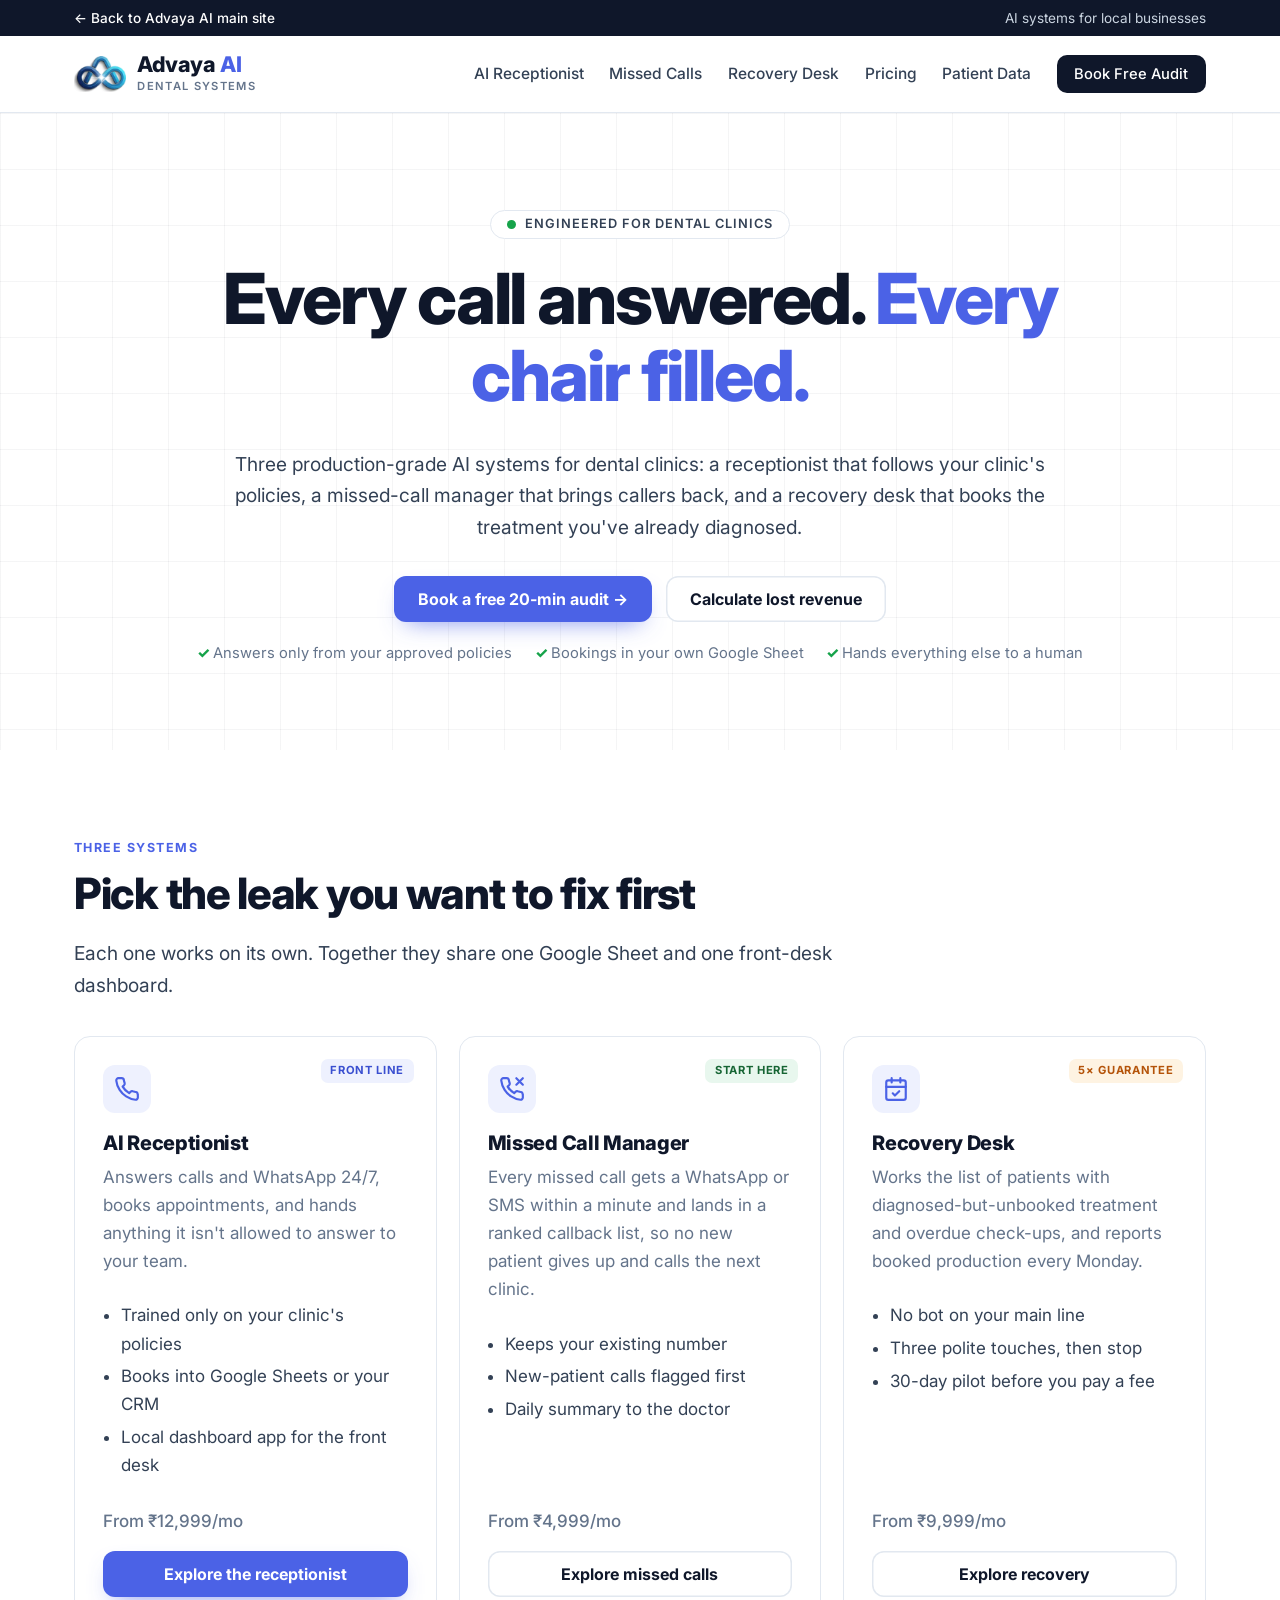
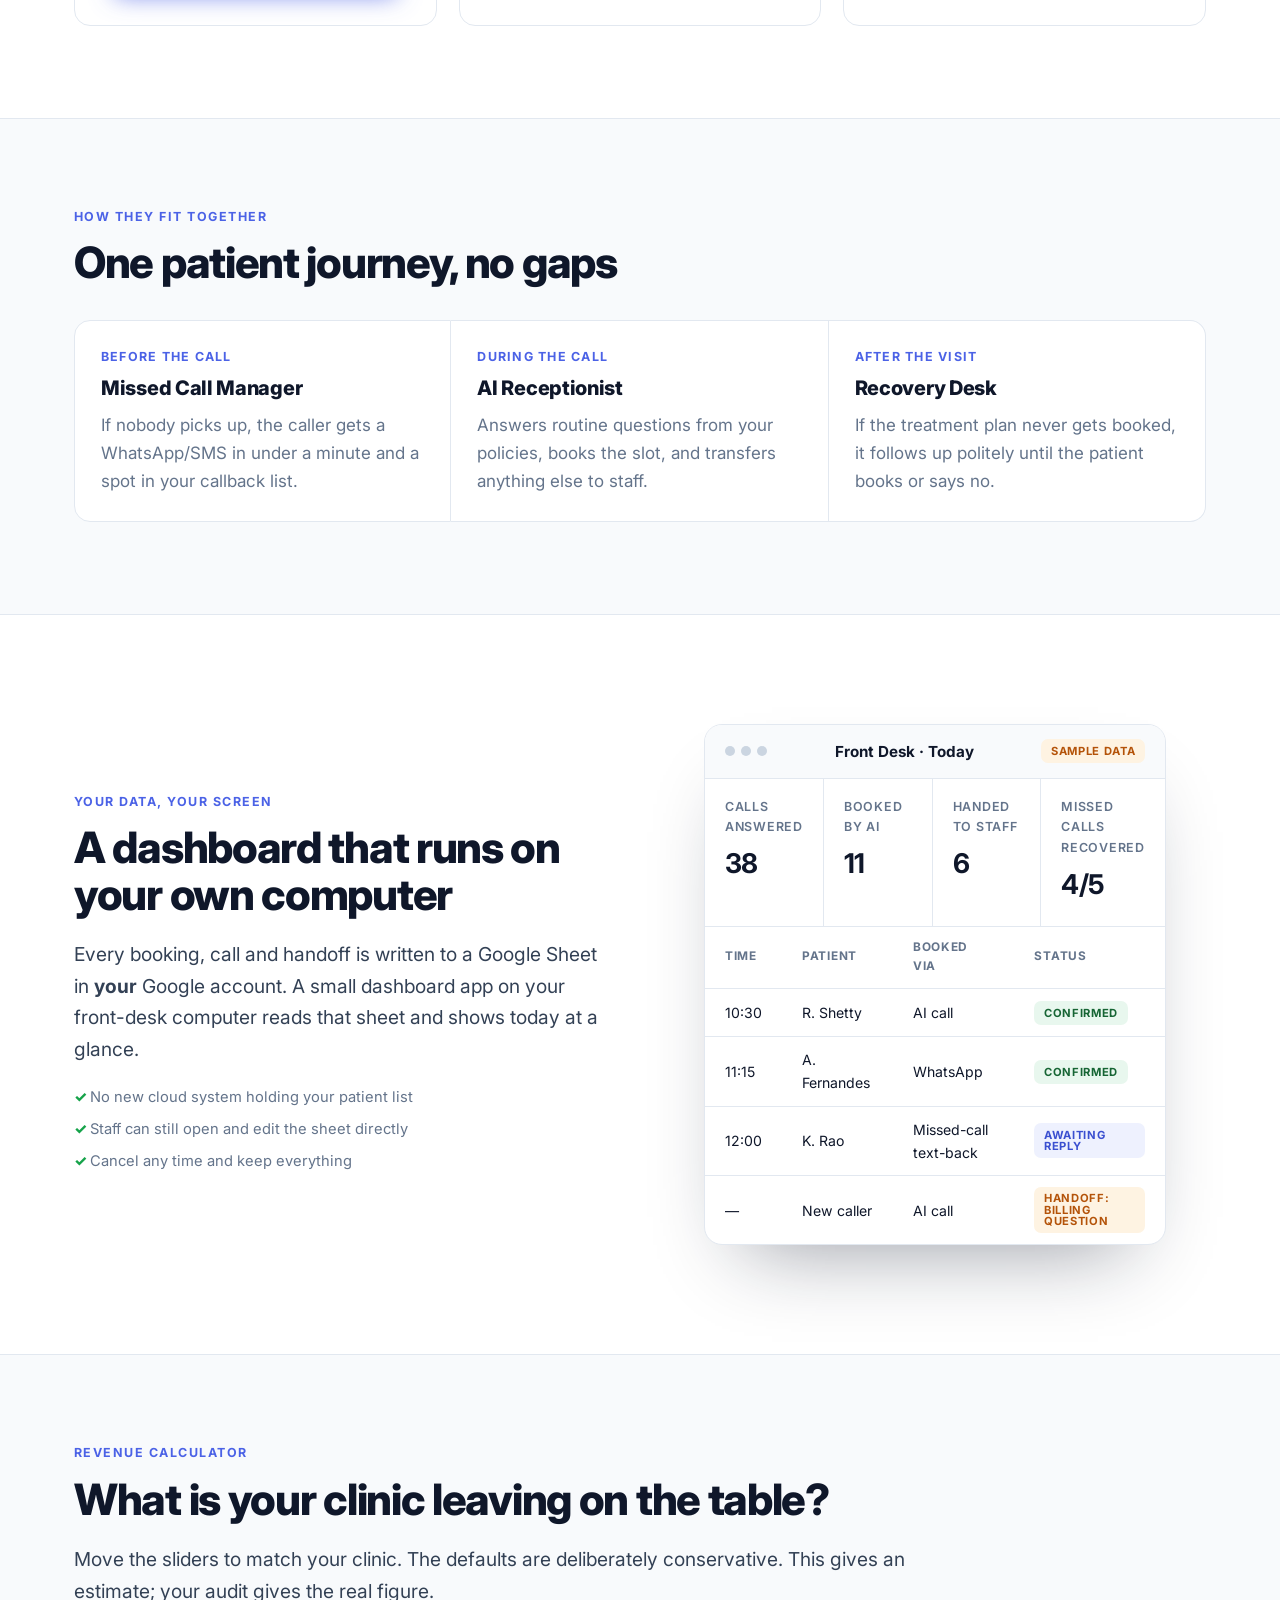
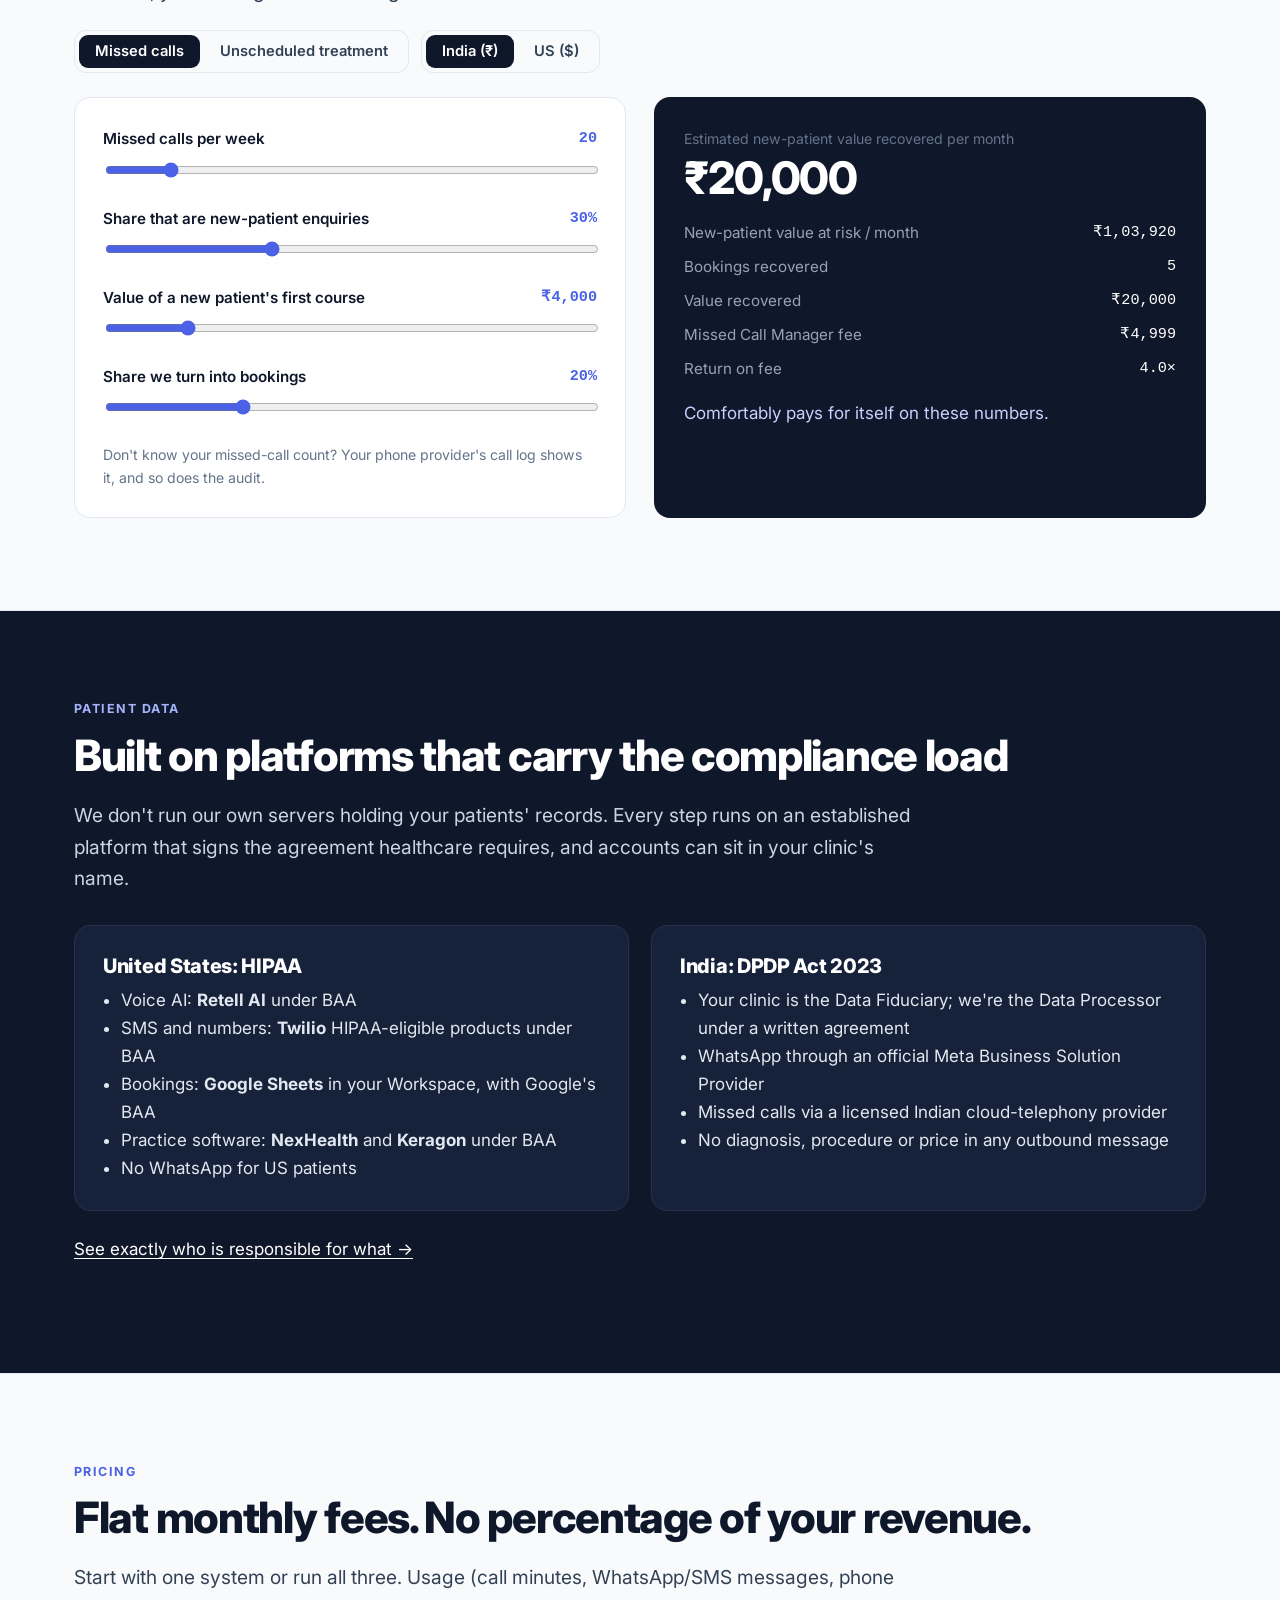
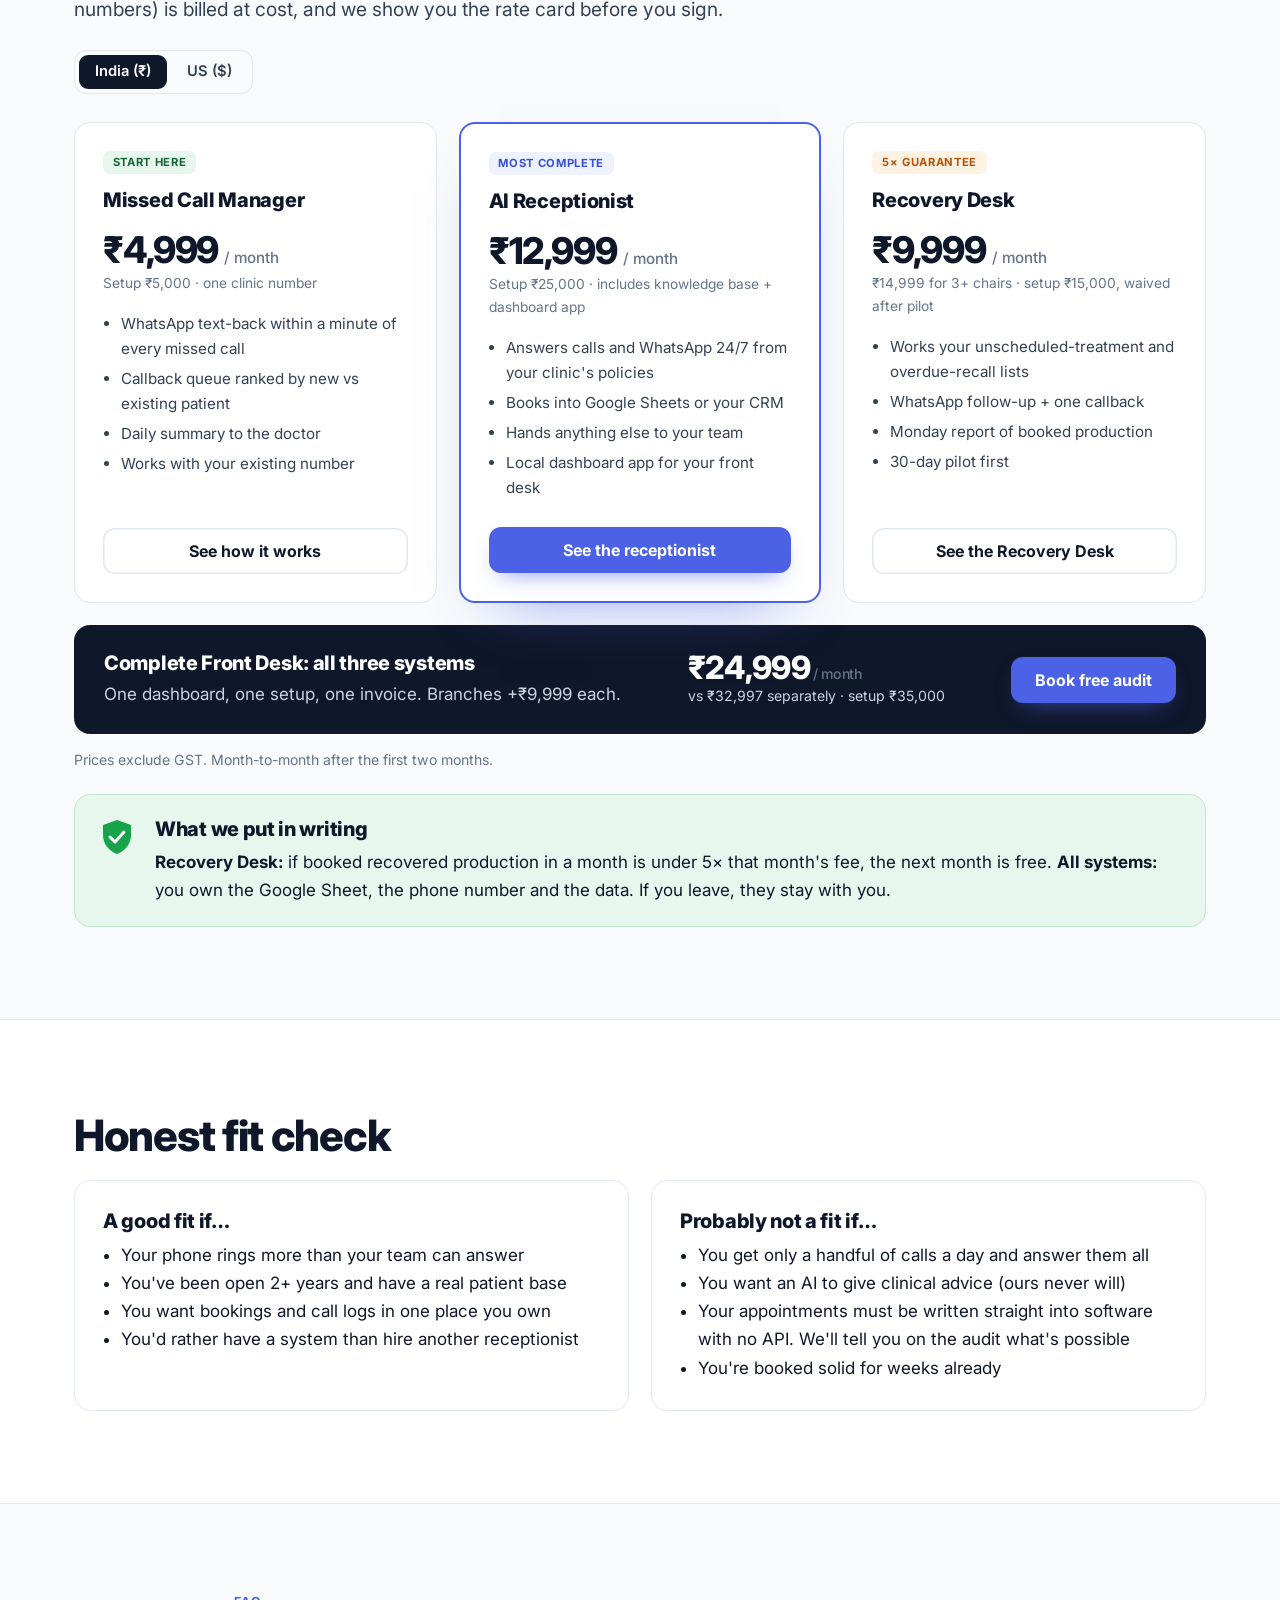
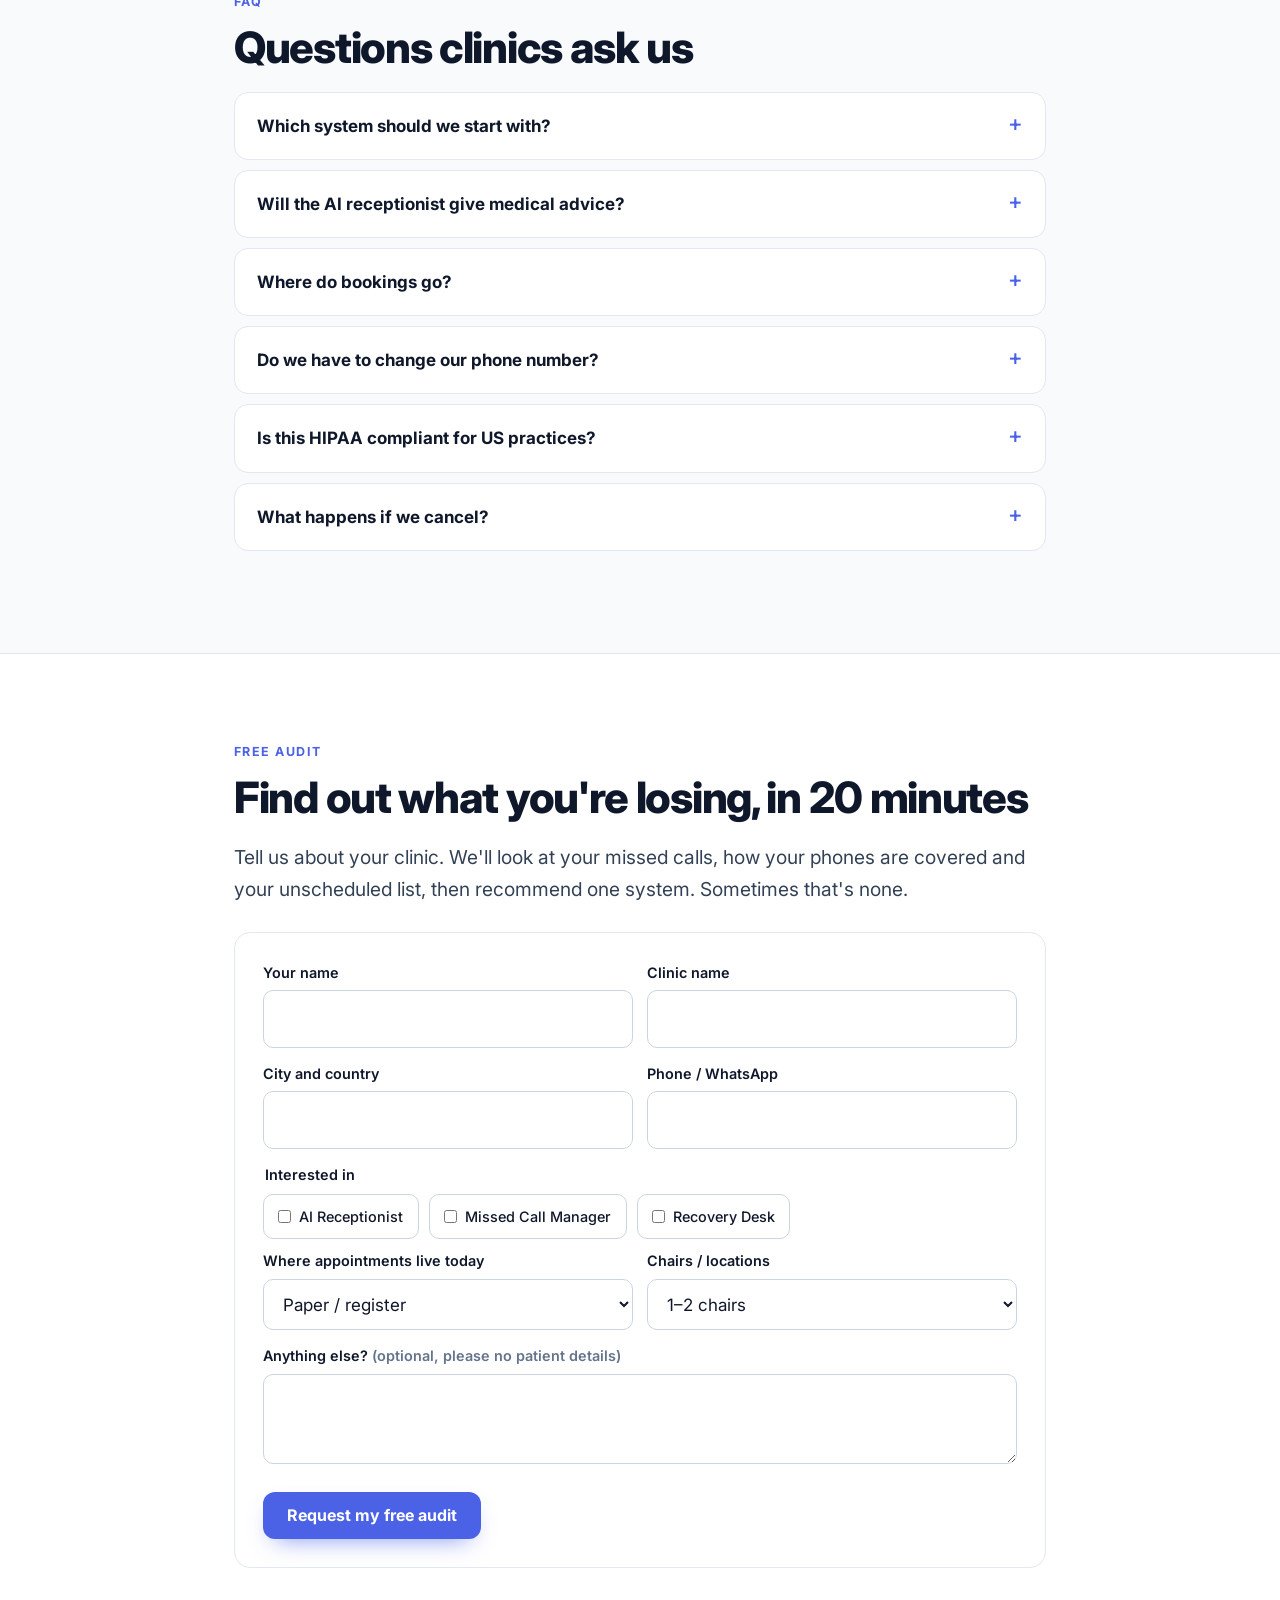
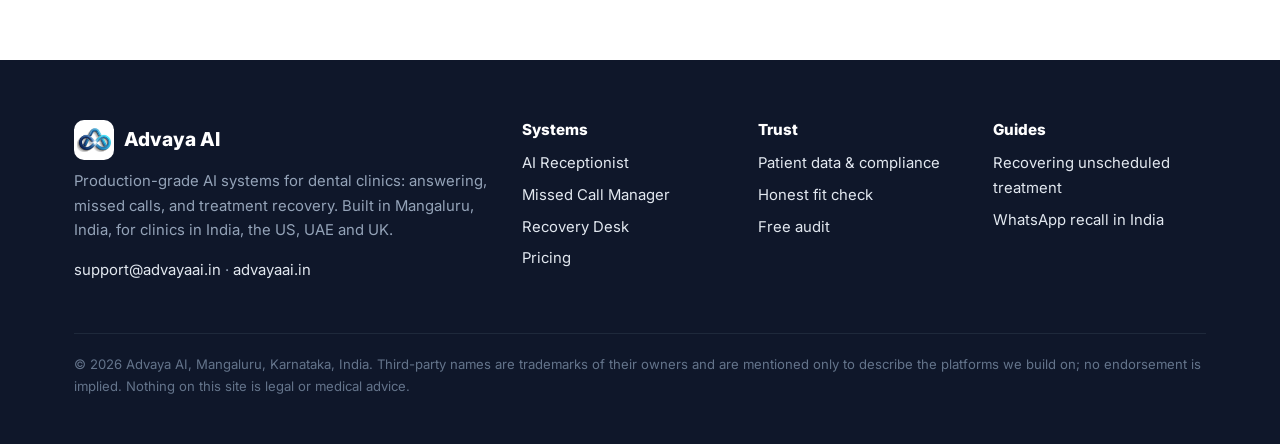
==== commit a45f597d: "Apply SEO/GEO/AEO audit fixes to the dental site - Use "Advaya AI" instead of "Advaya.ai" in titles," ====
--- a/index.html
+++ b/index.html
@@ -3,7 +3,7 @@
 <head>
 <meta charset="utf-8">
 <meta name="viewport" content="width=device-width, initial-scale=1">
-<title>Dental AI Receptionist &amp; Missed Call Systems | Advaya.ai</title>
+<title>Dental AI Receptionist &amp; Missed Call Systems | Advaya AI</title>
 <meta name="description" content="Three AI systems for dental clinics: a policy-bound AI receptionist that books into Google Sheets, a missed-call manager, and treatment recovery. Free audit.">
 <link rel="canonical" href="https://dental.advayaai.in/">
 <meta name="robots" content="index, follow, max-image-preview:large">
@@ -13,8 +13,8 @@
 <link rel="apple-touch-icon" href="/assets/icon-180.png">
 <link rel="manifest" href="/site.webmanifest">
 <meta property="og:type" content="website">
-<meta property="og:site_name" content="Advaya.ai">
-<meta property="og:title" content="Dental AI Receptionist &amp; Missed Call Systems | Advaya.ai">
+<meta property="og:site_name" content="Advaya AI">
+<meta property="og:title" content="Dental AI Receptionist &amp; Missed Call Systems | Advaya AI">
 <meta property="og:description" content="Three AI systems for dental clinics: a policy-bound AI receptionist that books into Google Sheets, a missed-call manager, and treatment recovery. Free audit.">
 <meta property="og:url" content="https://dental.advayaai.in/">
 <meta property="og:image" content="https://dental.advayaai.in/assets/og-image.png">
@@ -22,7 +22,7 @@
 <meta property="og:image:height" content="630">
 <meta property="og:locale" content="en_IN">
 <meta name="twitter:card" content="summary_large_image">
-<meta name="twitter:title" content="Dental AI Receptionist &amp; Missed Call Systems | Advaya.ai">
+<meta name="twitter:title" content="Dental AI Receptionist &amp; Missed Call Systems | Advaya AI">
 <meta name="twitter:description" content="Three AI systems for dental clinics: a policy-bound AI receptionist that books into Google Sheets, a missed-call manager, and treatment recovery. Free audit.">
 <meta name="twitter:image" content="https://dental.advayaai.in/assets/og-image.png">
 <link rel="preconnect" href="https://fonts.googleapis.com">
@@ -35,9 +35,8 @@
  "@graph": [
   {
    "@type": "Organization",
-   "@id": "https://advayaai.in/#org",
+   "@id": "https://advayaai.in/#organization",
    "name": "Advaya AI",
-   "alternateName": "Advaya.ai",
    "url": "https://advayaai.in/",
    "logo": "https://dental.advayaai.in/assets/icon-512.png",
    "address": {
@@ -45,22 +44,35 @@
     "addressLocality": "Mangaluru",
     "addressRegion": "Karnataka",
     "addressCountry": "IN"
-   }
+   },
+   "email": "support@advayaai.in",
+   "contactPoint": {
+    "@type": "ContactPoint",
+    "contactType": "customer support",
+    "email": "support@advayaai.in",
+    "availableLanguage": [
+     "English"
+    ]
+   },
+   "sameAs": [
+    "https://www.instagram.com/advaya__ai/",
+    "https://advayaai.in/"
+   ]
   },
   {
    "@type": "WebSite",
    "@id": "https://dental.advayaai.in/#website",
    "url": "https://dental.advayaai.in/",
-   "name": "Advaya.ai Dental",
+   "name": "Advaya AI Dental",
    "publisher": {
-    "@id": "https://advayaai.in/#org"
+    "@id": "https://advayaai.in/#organization"
    }
   },
   {
    "@type": "WebPage",
    "@id": "https://dental.advayaai.in/#page",
    "url": "https://dental.advayaai.in/",
-   "name": "Dental AI Receptionist & Missed Call Systems | Advaya.ai",
+   "name": "Dental AI Receptionist & Missed Call Systems | Advaya AI",
    "isPartOf": {
     "@id": "https://dental.advayaai.in/#website"
    },
@@ -73,6 +85,14 @@
       "name": "Dental Systems",
       "item": "https://dental.advayaai.in/"
      }
+    ]
+   },
+   "speakable": {
+    "@type": "SpeakableSpecification",
+    "cssSelector": [
+     "h1",
+     ".faq summary",
+     ".faq details p"
     ]
    }
   },
@@ -138,9 +158,9 @@
 <div class="topbar"><div class="wrap"><a href="https://advayaai.in/">&larr; Back to Advaya AI main site</a><span class="topbar-note">AI systems for local businesses</span></div></div>
 <header class="site-head">
   <div class="wrap">
-    <a class="brand" href="/" aria-label="Advaya.ai Dental home">
-      <picture><source srcset="/assets/logo.webp" type="image/webp"><img src="/assets/logo.png" alt="Advaya.ai logo" width="140" height="100"></picture>
-      <span><b>Advaya<span>.ai</span></b><small>Dental Systems</small></span>
+    <a class="brand" href="/" aria-label="Advaya AI Dental home">
+      <picture><source srcset="/assets/logo.webp" type="image/webp"><img src="/assets/logo.png" alt="Advaya AI logo" width="140" height="100"></picture>
+      <span><b>Advaya <span>AI</span></b><small>Dental Systems</small></span>
     </a>
     <nav class="nav" aria-label="Main">
       <a href="/ai-receptionist">AI Receptionist</a>
@@ -419,7 +439,7 @@
   </div>
 </section>
 
-<section class="band" aria-labelledby="faq-h">
+<section class="band faq" aria-labelledby="faq-h">
   <div class="wrap" style="max-width:860px">
     <span class="eyebrow">FAQ</span>
     <h2 id="faq-h">Questions clinics ask us</h2>
@@ -480,9 +500,9 @@
   <div class="wrap">
     <div class="grid">
       <div>
-        <div class="foot-brand"><img src="/assets/icon-64.png" alt="" width="40" height="40">Advaya.ai</div>
+        <div class="foot-brand"><img src="/assets/icon-64.png" alt="" width="40" height="40">Advaya AI</div>
         <p>Production-grade AI systems for dental clinics: answering, missed calls, and treatment recovery. Built in Mangaluru, India, for clinics in India, the US, UAE and UK.</p>
-        <p><a data-email href="#">hello@advayaai.in</a> · <a href="https://advayaai.in/">advayaai.in</a></p>
+        <p><a data-email href="#">support@advayaai.in</a> · <a href="https://advayaai.in/">advayaai.in</a></p>
       </div>
       <div>
         <h3>Systems</h3>
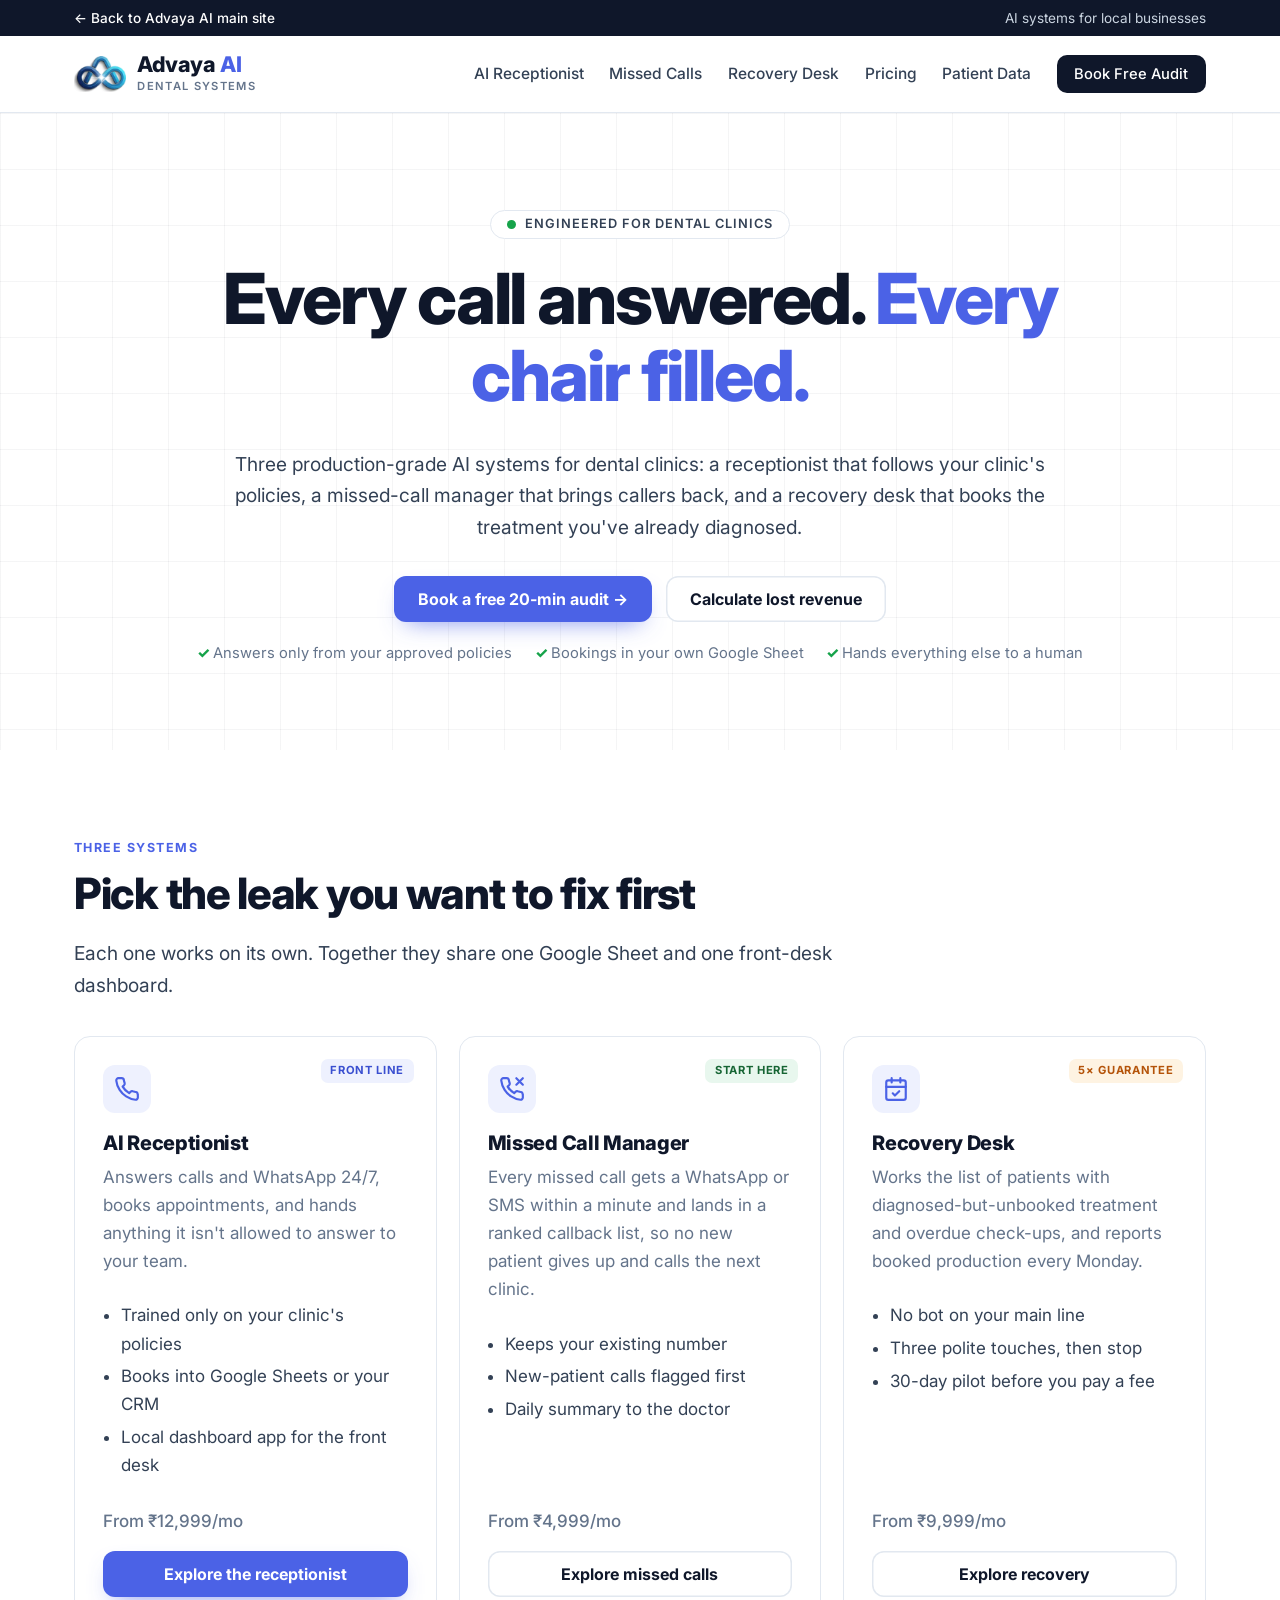
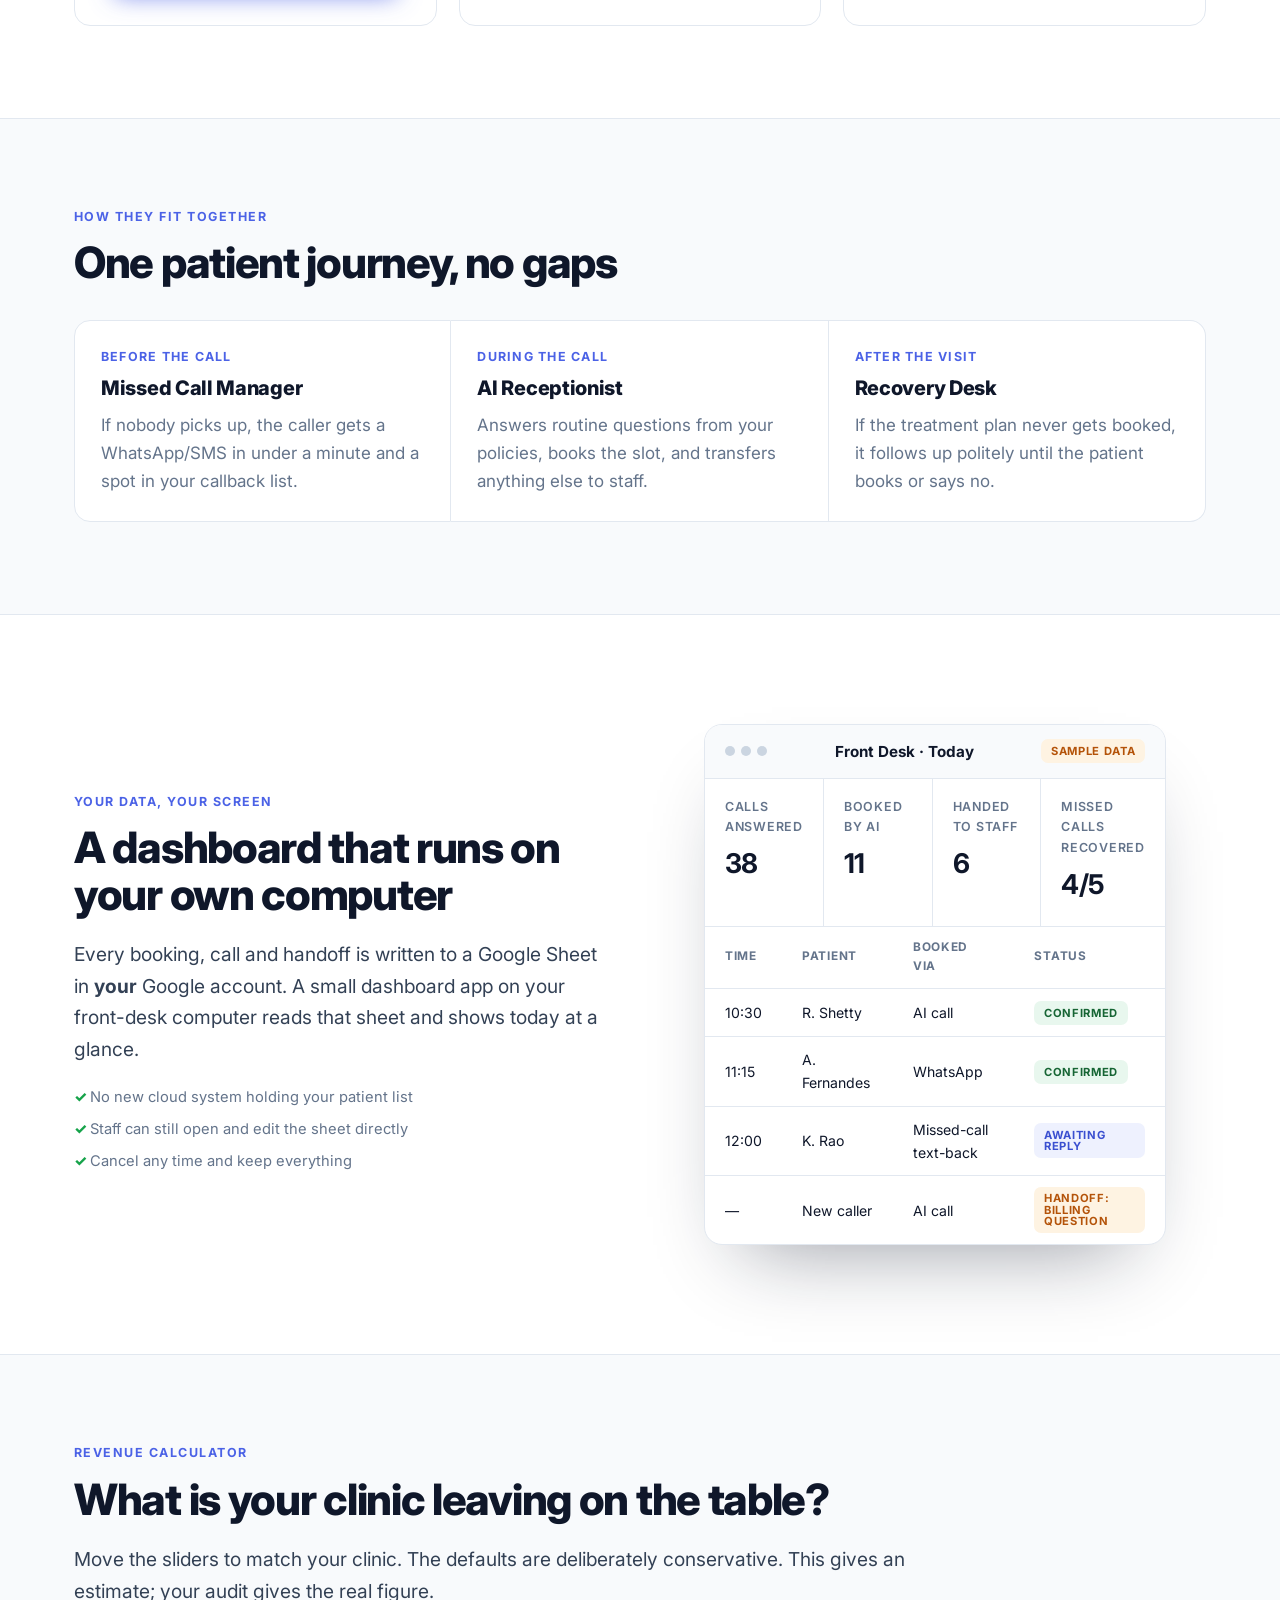
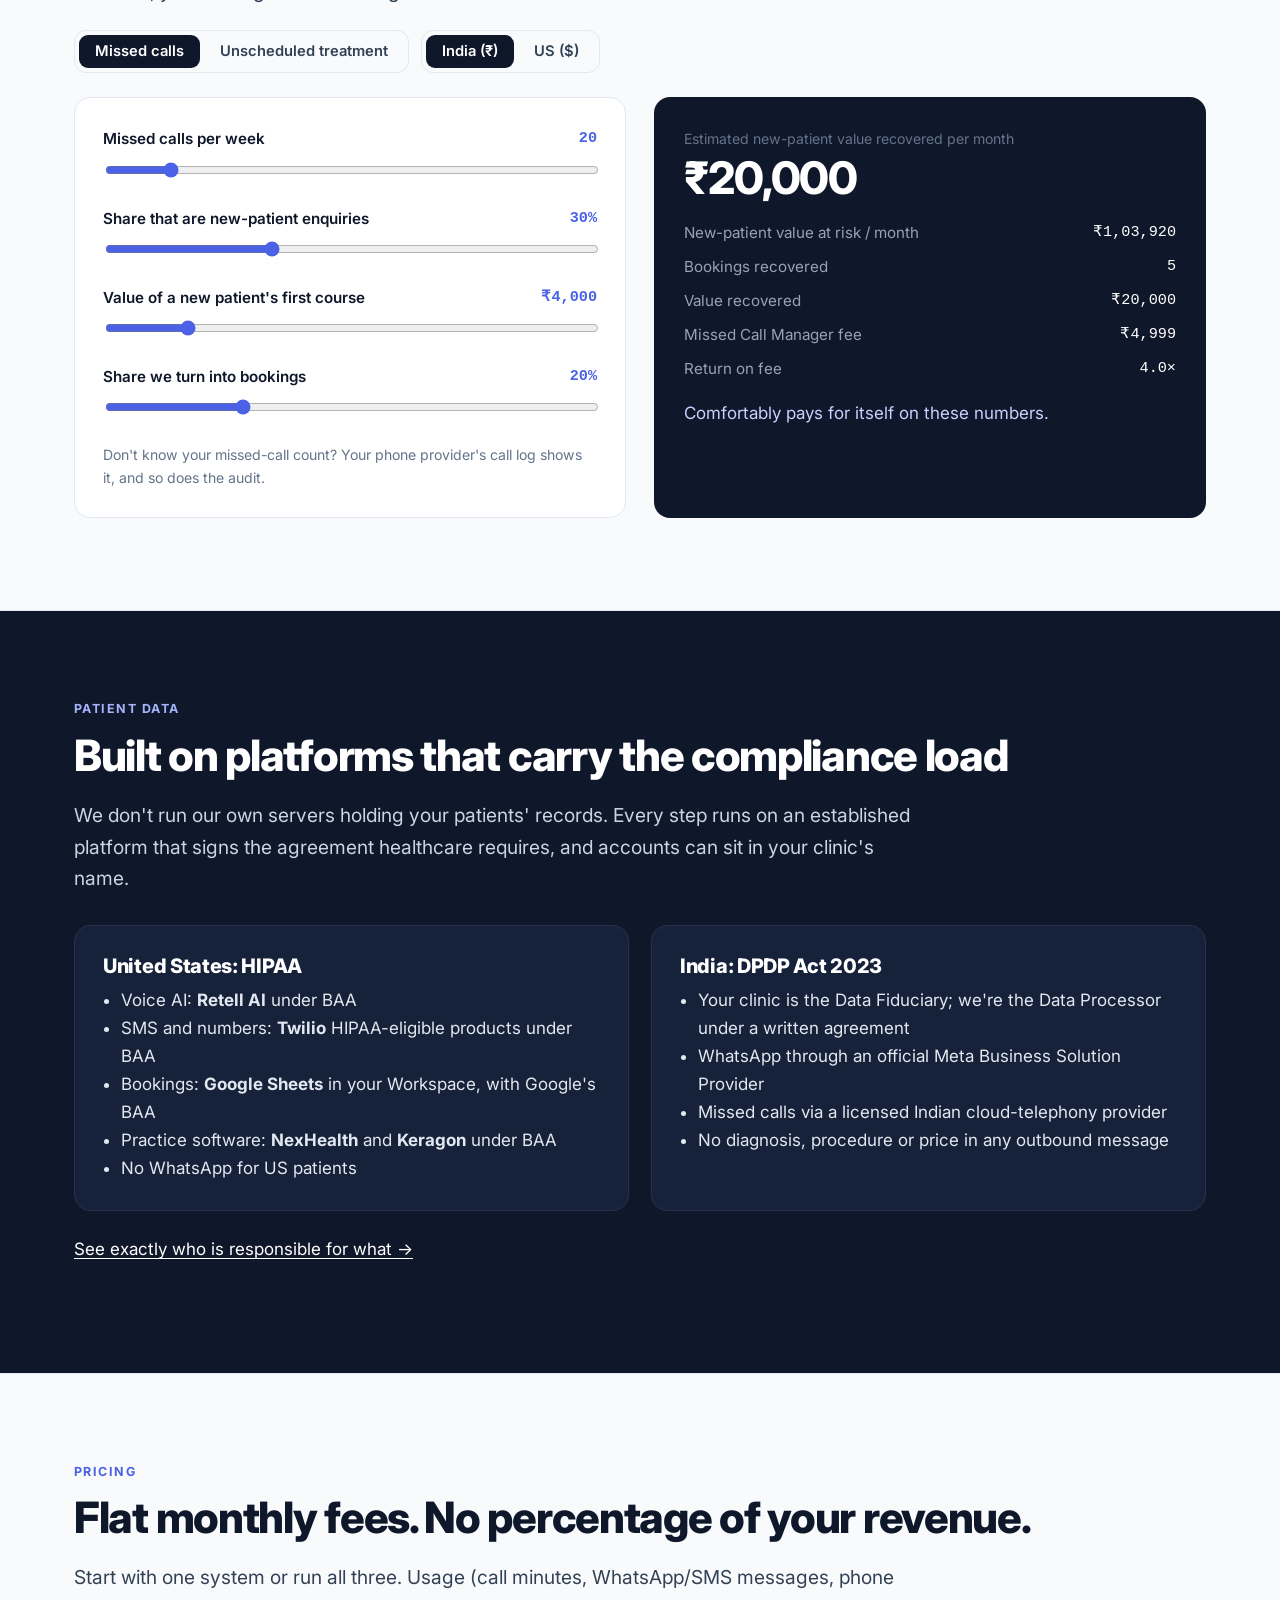
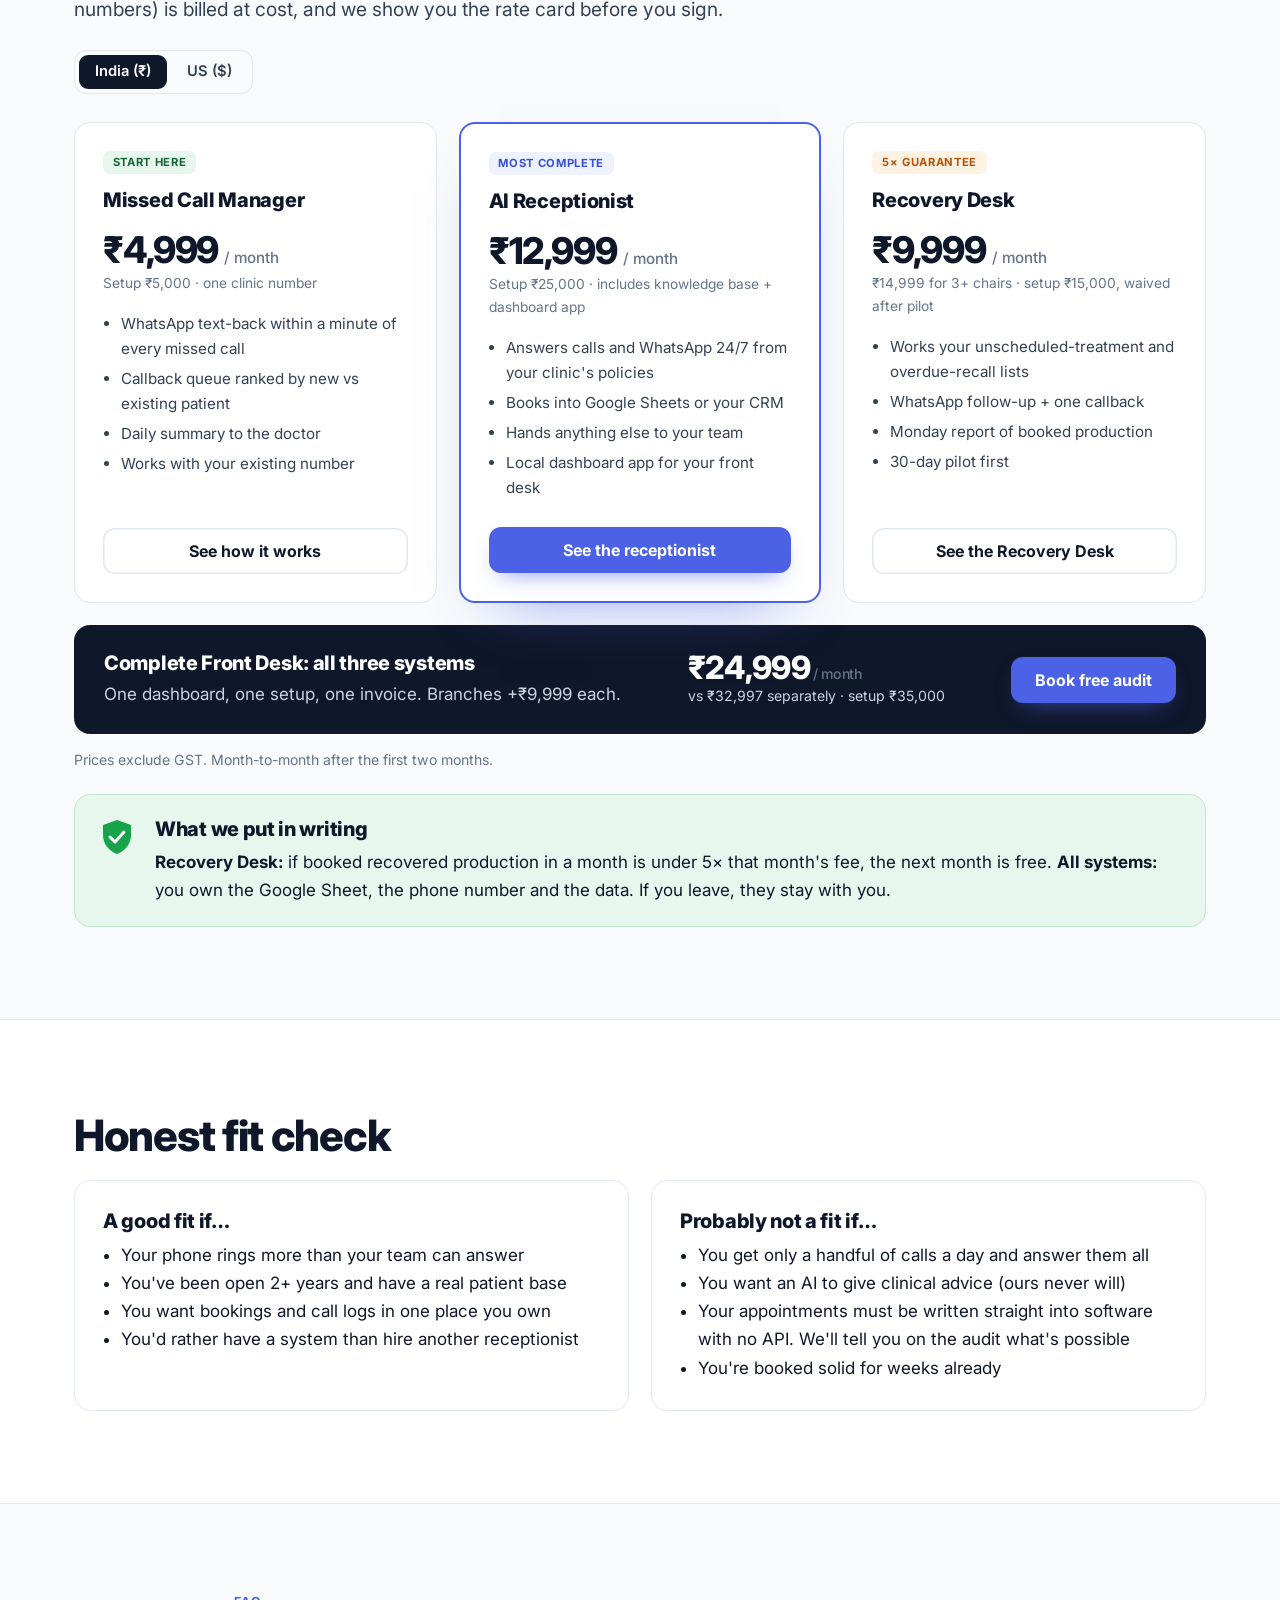
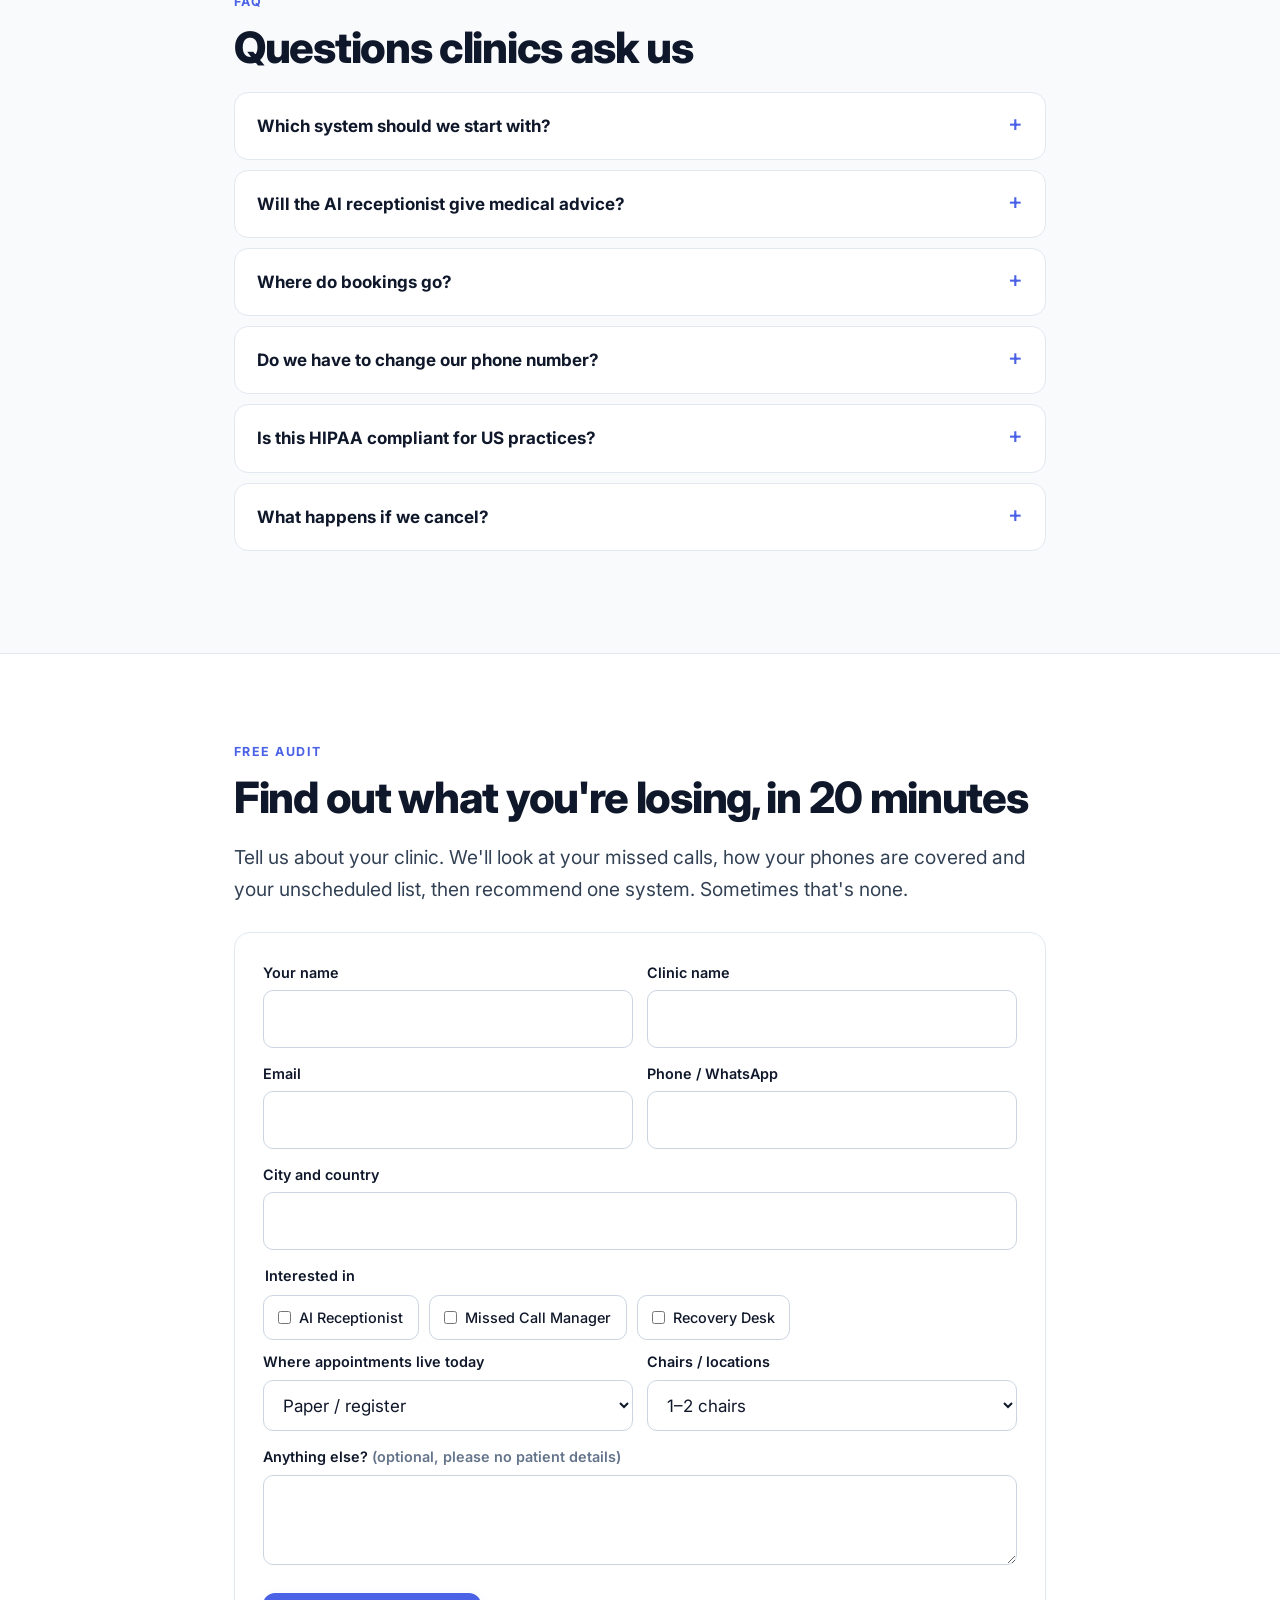
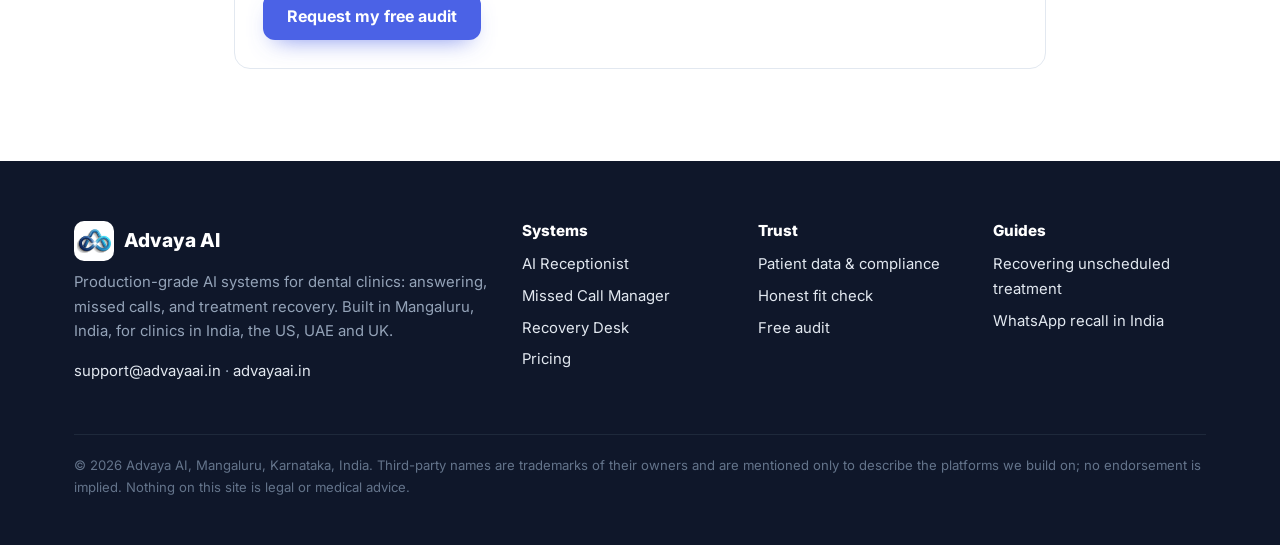
==== commit 22c6ba75: "Add a required Email field to the audit form - New Email input next to Phone / WhatsApp; City and co" ====
--- a/index.html
+++ b/index.html
@@ -8,8 +8,10 @@
 <link rel="canonical" href="https://dental.advayaai.in/">
 <meta name="robots" content="index, follow, max-image-preview:large">
 <meta name="theme-color" content="#0f172a">
-<link rel="icon" href="/assets/icon-32.png" sizes="32x32" type="image/png">
-<link rel="icon" href="/assets/icon-64.png" sizes="64x64" type="image/png">
+<link rel="icon" href="/favicon.ico" sizes="48x48">
+<link rel="icon" href="/assets/icon-48.png" sizes="48x48" type="image/png">
+<link rel="icon" href="/assets/icon-96.png" sizes="96x96" type="image/png">
+<link rel="icon" href="/assets/icon-192.png" sizes="192x192" type="image/png">
 <link rel="apple-touch-icon" href="/assets/icon-180.png">
 <link rel="manifest" href="/site.webmanifest">
 <meta property="og:type" content="website">
@@ -463,9 +465,10 @@
         <div><label for="f-clinic">Clinic name</label><input id="f-clinic" name="clinic" autocomplete="organization" required></div>
       </div>
       <div class="row">
-        <div><label for="f-city">City and country</label><input id="f-city" name="city" required></div>
+        <div><label for="f-email">Email</label><input id="f-email" name="email" type="email" autocomplete="email" maxlength="160" required></div>
         <div><label for="f-phone">Phone / WhatsApp</label><input id="f-phone" name="phone" type="tel" autocomplete="tel" required></div>
       </div>
+      <label for="f-city">City and country</label><input id="f-city" name="city" required>
       <fieldset>
         <legend>Interested in</legend>
         <div class="checks">
@@ -496,6 +499,14 @@
 </section>
 
 </main>
+<div id="success-modal" class="modal" role="dialog" aria-modal="true" aria-labelledby="success-title" aria-describedby="success-text" hidden>
+  <div class="modal-card">
+    <div class="modal-icon" aria-hidden="true">&#10003;</div>
+    <h2 id="success-title">You'll get a call in 20 minutes</h2>
+    <p id="success-text">Thank you. Our team will call you within 20 minutes on the number you shared.</p>
+    <button type="button" class="btn blue" id="success-close">Got it</button>
+  </div>
+</div>
 <footer class="site-foot">
   <div class="wrap">
     <div class="grid">
--- a/assets/site.css
+++ b/assets/site.css
@@ -272,3 +272,13 @@
 .form-status[data-kind=ok]{border-color:#bbf7d0;background:#f0fdf4;color:#166534}
 .form-status[data-kind=error]{border-color:#fecaca;background:#fef2f2;color:#991b1b}
 button[disabled]{opacity:.7;cursor:progress}
+
+
+/* Success popup after an audit request is saved */
+.modal{position:fixed;inset:0;z-index:100;display:flex;align-items:center;justify-content:center;padding:16px;background:rgba(2,6,23,.65);backdrop-filter:blur(4px)}
+.modal[hidden]{display:none}
+.modal-card{background:#fff;border-radius:var(--radius);border:1px solid var(--line);box-shadow:0 30px 60px -20px rgba(2,6,23,.45);max-width:440px;width:100%;padding:32px 28px;text-align:center}
+.modal-card h2{font-size:1.6rem;line-height:1.2;margin:0 0 10px}
+.modal-card p{color:var(--ink-2);margin:0 0 22px}
+.modal-card .btn{width:100%}
+.modal-icon{width:56px;height:56px;margin:0 auto 18px;border-radius:50%;display:flex;align-items:center;justify-content:center;font-size:1.6rem;font-weight:700;color:var(--green);background:#f0fdf4;border:1px solid #bbf7d0}
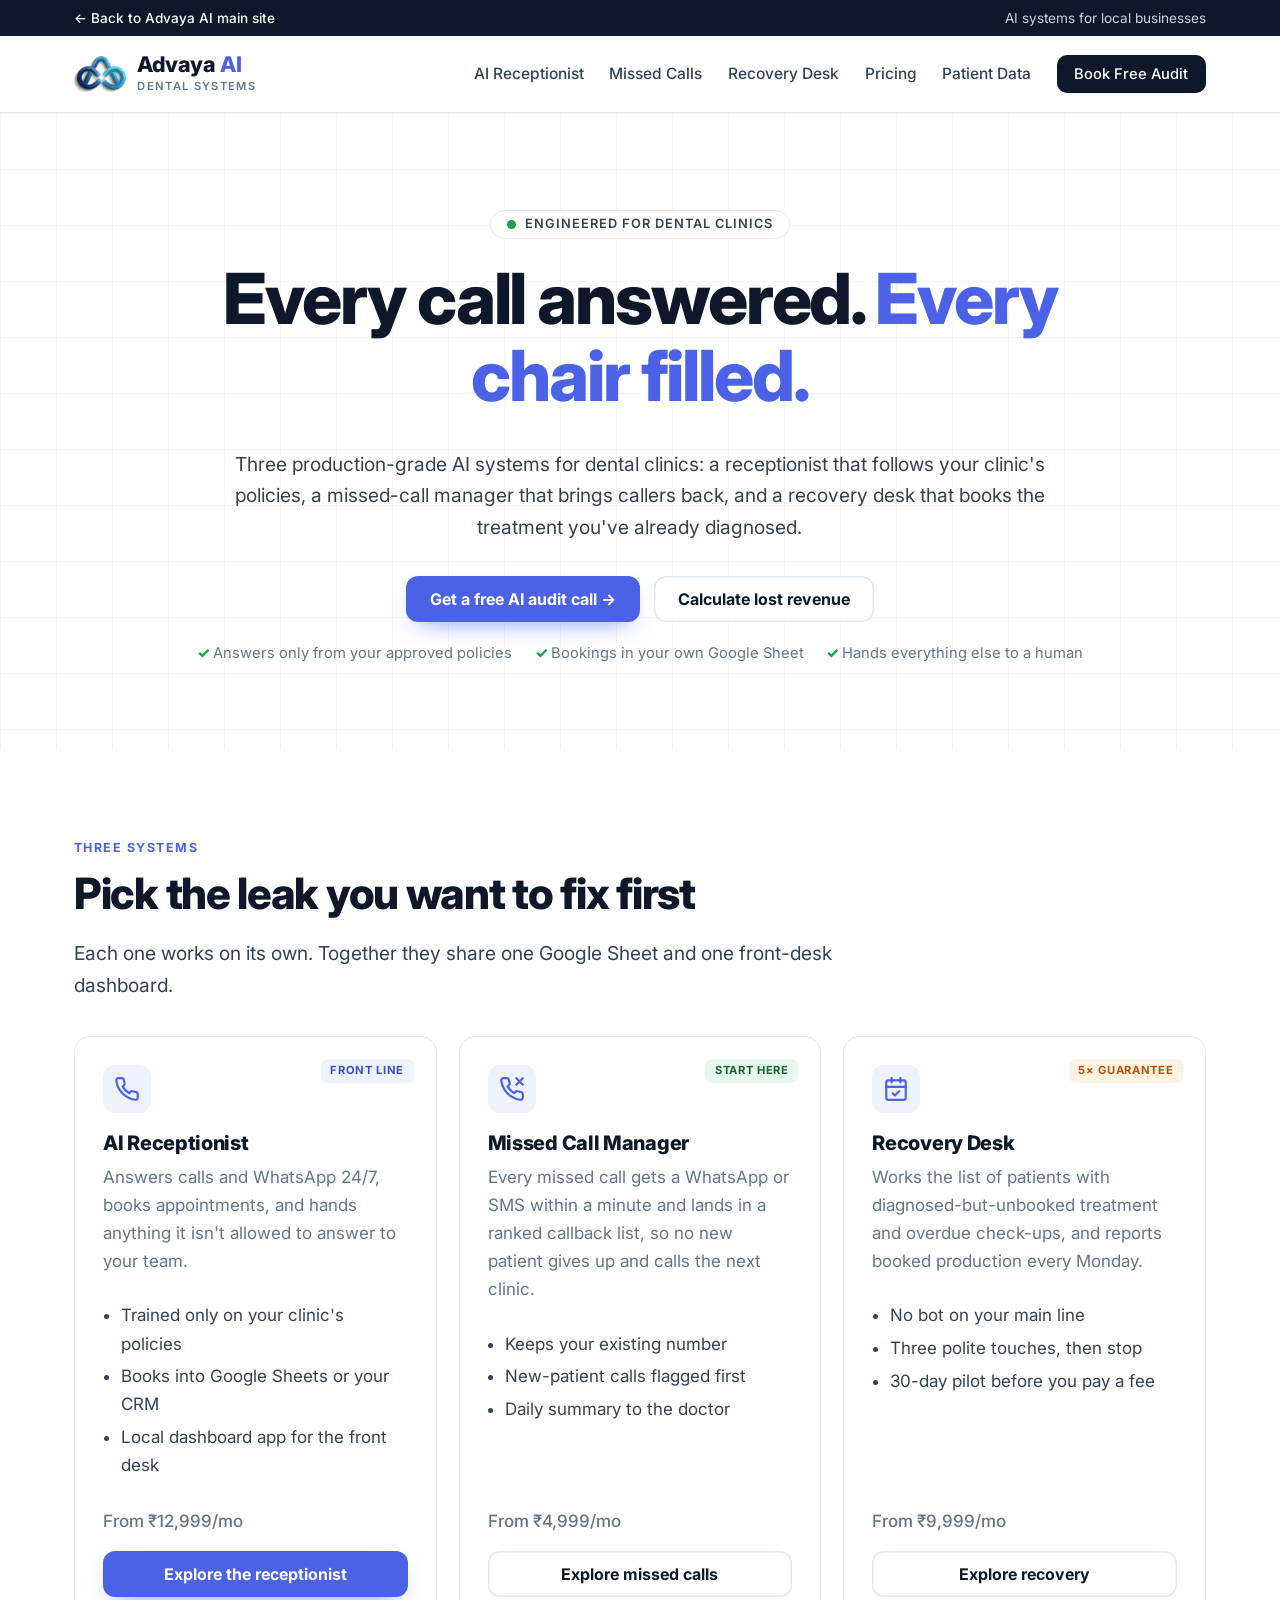
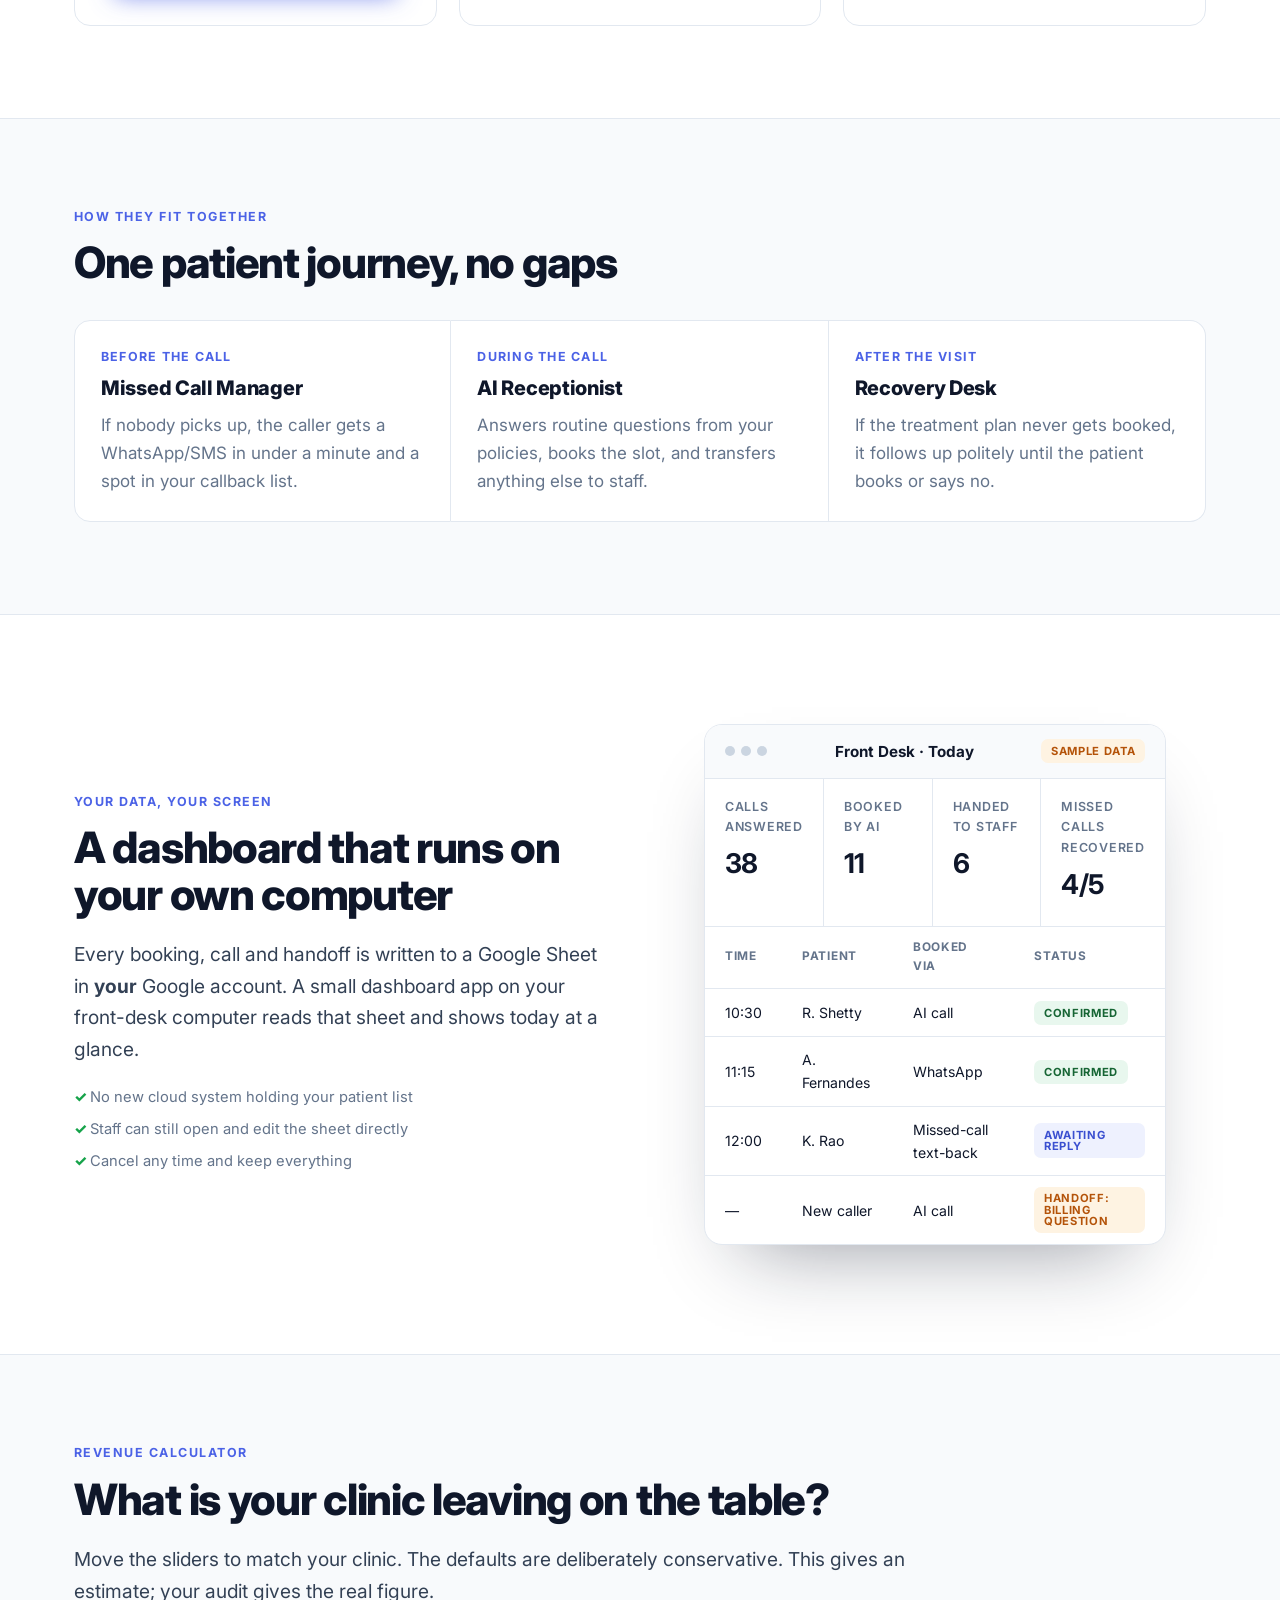
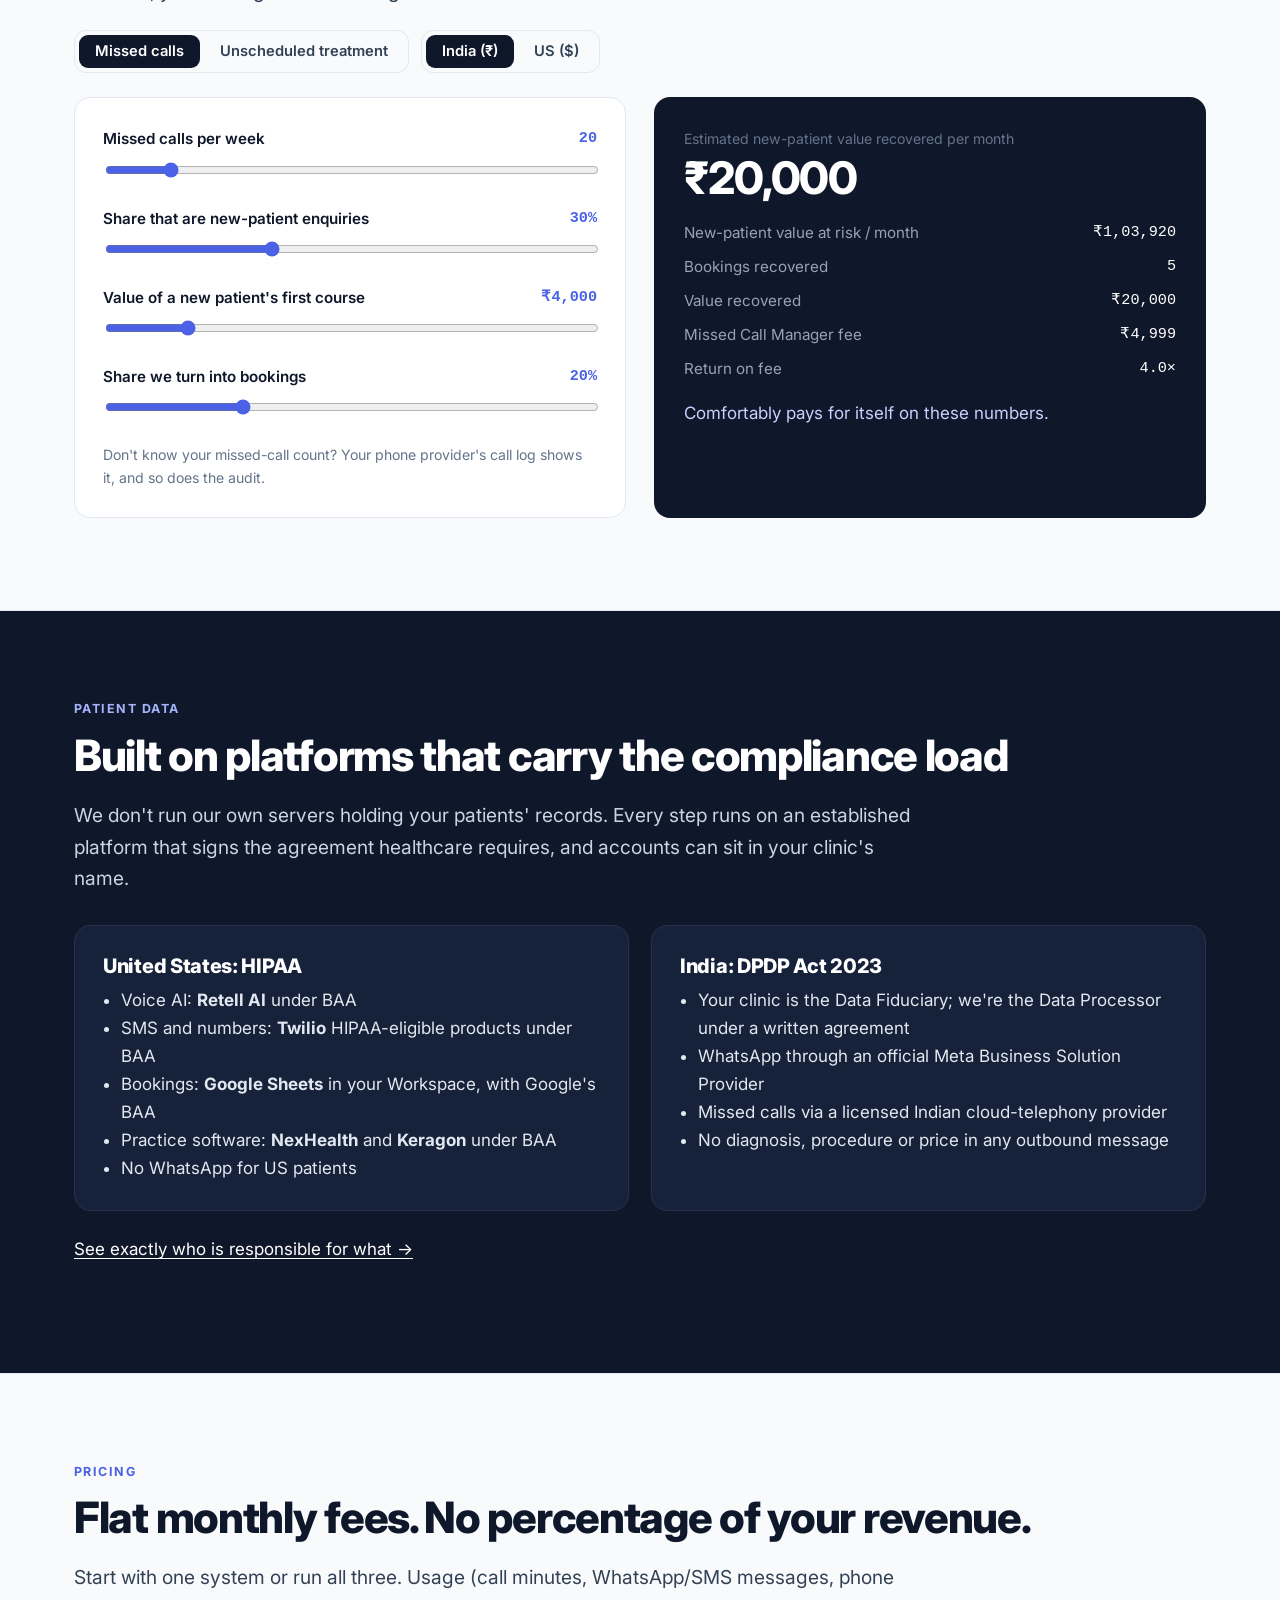
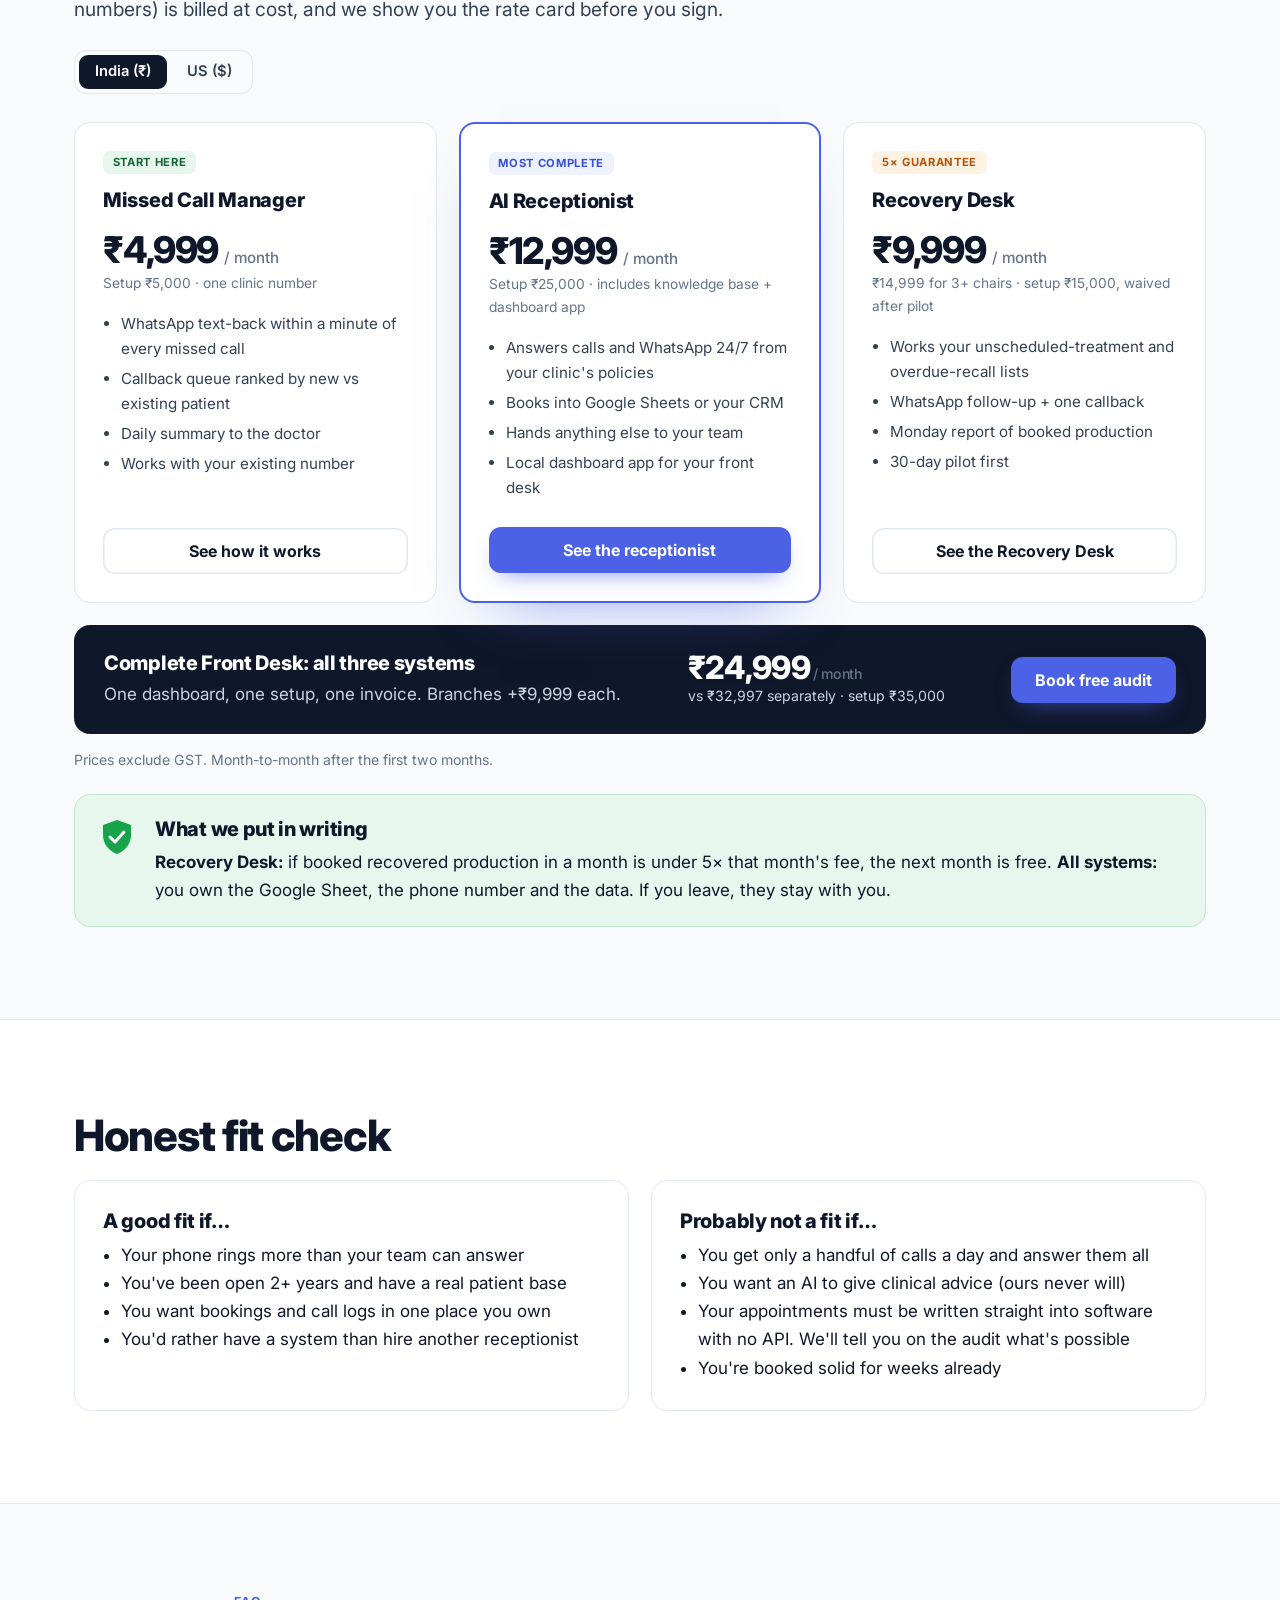
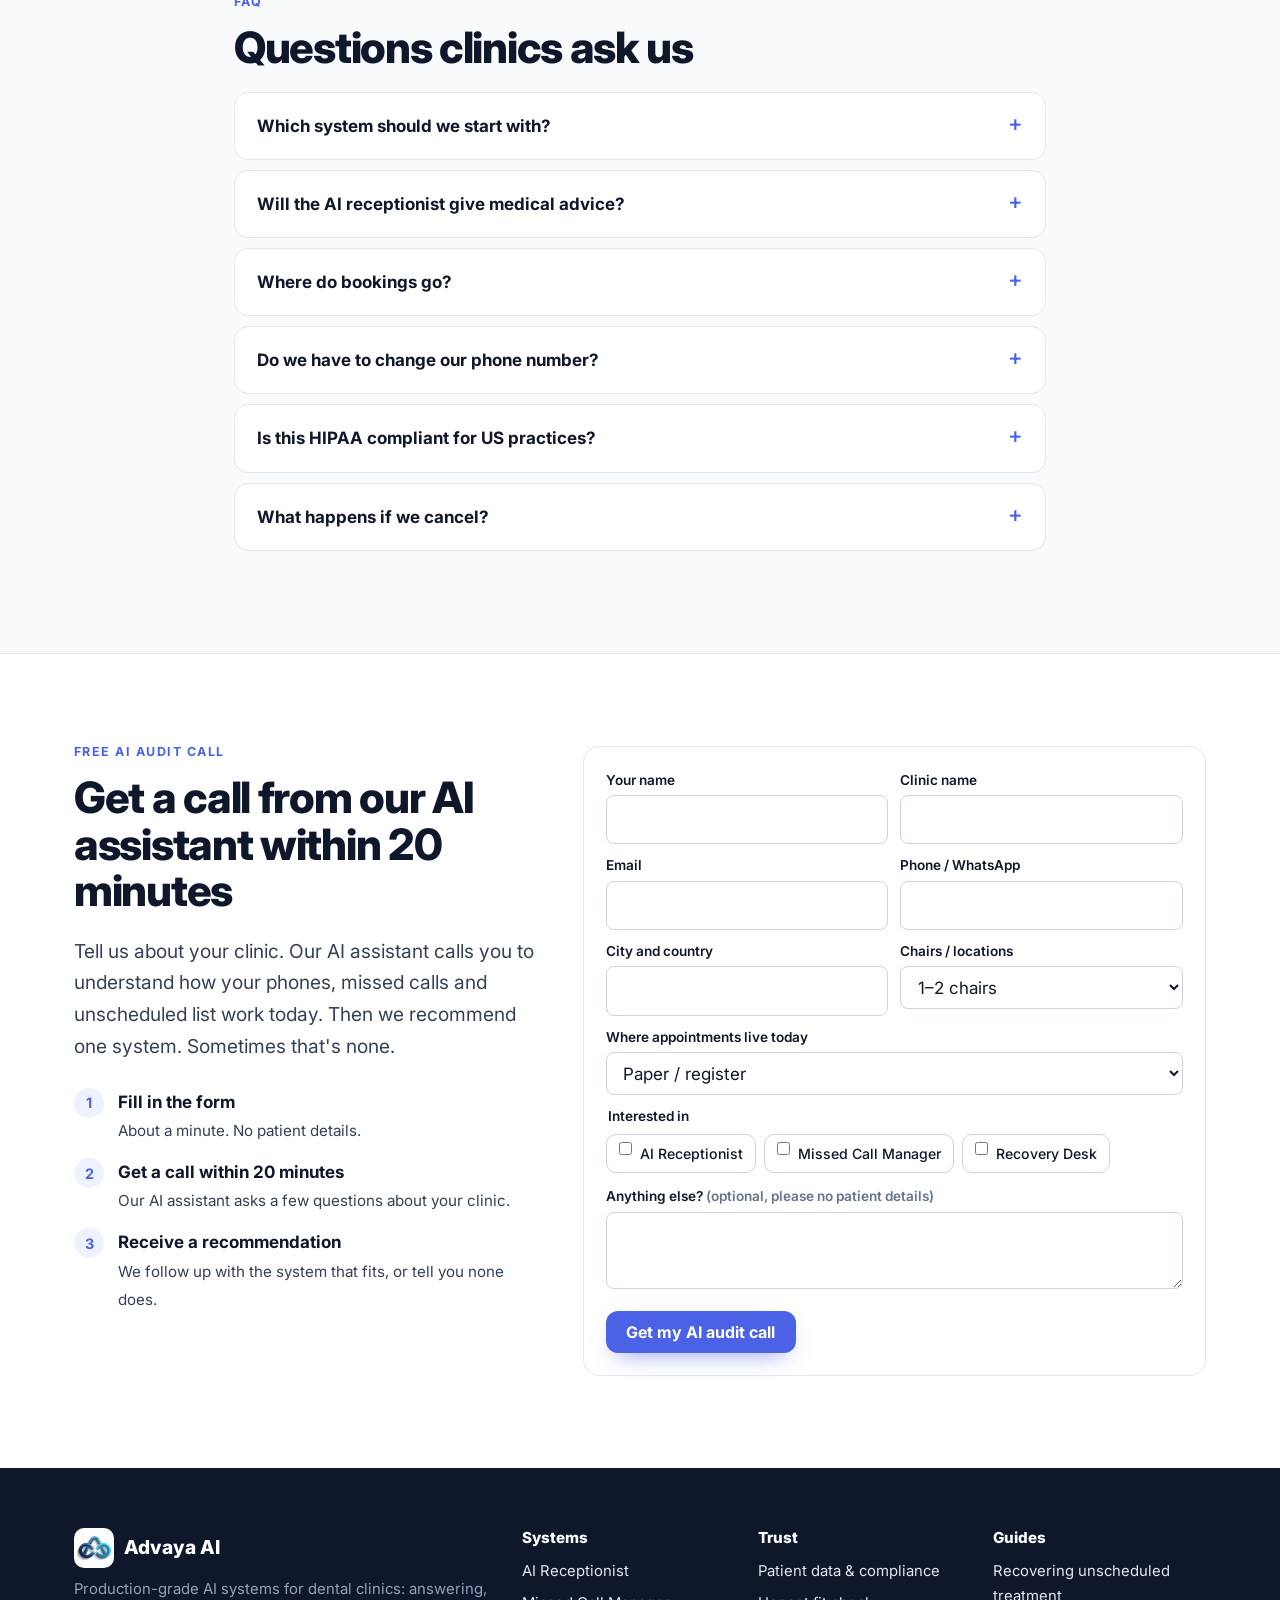
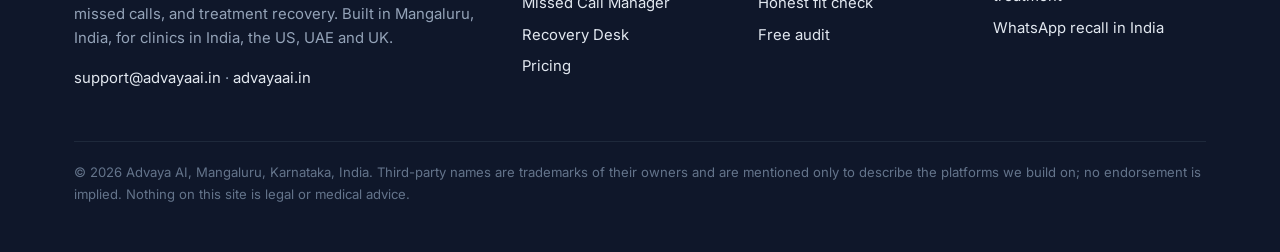
==== commit bfb83799: "Compact the audit form and fix the 20-minute messaging - Put the intro and a three-step "what happen" ====
--- a/index.html
+++ b/index.html
@@ -182,7 +182,7 @@
     <h1>Every call answered. <span class="accent">Every chair filled.</span></h1>
     <p class="lede">Three production-grade AI systems for dental clinics: a receptionist that follows your clinic's policies, a missed-call manager that brings callers back, and a recovery desk that books the treatment you've already diagnosed.</p>
     <div class="cta-row">
-      <a class="btn blue" href="#audit">Book a free 20-min audit →</a>
+      <a class="btn blue" href="#audit">Get a free AI audit call →</a>
       <a class="btn ghost" href="#calculator">Calculate lost revenue</a>
     </div>
     <ul class="trust"><li>Answers only from your approved policies</li><li>Bookings in your own Google Sheet</li><li>Hands everything else to a human</li></ul>
@@ -455,11 +455,18 @@
 </section>
 
 <section id="audit" aria-labelledby="audit-h">
-  <div class="wrap" style="max-width:860px">
-    <span class="eyebrow">Free audit</span>
-    <h2 id="audit-h">Find out what you're losing, in 20 minutes</h2>
-    <p class="lede">Tell us about your clinic. We'll look at your missed calls, how your phones are covered and your unscheduled list, then recommend one system. Sometimes that's none.</p>
-    <form id="audit-form" class="card" style="margin-top:26px">
+  <div class="wrap audit-wrap">
+    <div class="audit-intro">
+      <span class="eyebrow">Free AI audit call</span>
+      <h2 id="audit-h">Get a call from our AI assistant within 20 minutes</h2>
+      <p class="lede">Tell us about your clinic. Our AI assistant calls you to understand how your phones, missed calls and unscheduled list work today. Then we recommend one system. Sometimes that's none.</p>
+      <ol class="audit-steps">
+        <li><b>Fill in the form</b><span>About a minute. No patient details.</span></li>
+        <li><b>Get a call within 20 minutes</b><span>Our AI assistant asks a few questions about your clinic.</span></li>
+        <li><b>Receive a recommendation</b><span>We follow up with the system that fits, or tell you none does.</span></li>
+      </ol>
+    </div>
+    <form id="audit-form" class="card audit-form">
       <div class="row">
         <div><label for="f-name">Your name</label><input id="f-name" name="name" autocomplete="name" required></div>
         <div><label for="f-clinic">Clinic name</label><input id="f-clinic" name="clinic" autocomplete="organization" required></div>
@@ -468,7 +475,16 @@
         <div><label for="f-email">Email</label><input id="f-email" name="email" type="email" autocomplete="email" maxlength="160" required></div>
         <div><label for="f-phone">Phone / WhatsApp</label><input id="f-phone" name="phone" type="tel" autocomplete="tel" required></div>
       </div>
-      <label for="f-city">City and country</label><input id="f-city" name="city" required>
+      <div class="row">
+        <div><label for="f-city">City and country</label><input id="f-city" name="city" required></div>
+        <div><label for="f-size">Chairs / locations</label>
+          <select id="f-size" name="size"><option>1–2 chairs</option><option>3–5 chairs</option><option>6+ chairs</option><option>2–10 locations</option><option>10+ locations</option></select></div>
+      </div>
+      <label for="f-pms">Where appointments live today</label>
+      <select id="f-pms" name="pms">
+        <option>Paper / register</option><option>Google Sheets or Calendar</option><option>Practo Ray</option><option>Clinicea / Clinicia</option>
+        <option>Dentee / Cliniify / MocDoc</option><option>Dentrix</option><option>Eaglesoft</option><option>Open Dental</option><option>Curve Hero</option><option>Dentally</option><option>Other</option>
+      </select>
       <fieldset>
         <legend>Interested in</legend>
         <div class="checks">
@@ -477,20 +493,11 @@
           <label><input type="checkbox" name="offer" value="Recovery Desk"> Recovery Desk</label>
         </div>
       </fieldset>
-      <div class="row">
-        <div><label for="f-pms">Where appointments live today</label>
-          <select id="f-pms" name="pms">
-            <option>Paper / register</option><option>Google Sheets or Calendar</option><option>Practo Ray</option><option>Clinicea / Clinicia</option>
-            <option>Dentee / Cliniify / MocDoc</option><option>Dentrix</option><option>Eaglesoft</option><option>Open Dental</option><option>Curve Hero</option><option>Dentally</option><option>Other</option>
-          </select></div>
-        <div><label for="f-size">Chairs / locations</label>
-          <select id="f-size" name="size"><option>1–2 chairs</option><option>3–5 chairs</option><option>6+ chairs</option><option>2–10 locations</option><option>10+ locations</option></select></div>
-      </div>
       <label for="f-notes">Anything else? <span class="muted">(optional, please no patient details)</span></label>
-      <textarea id="f-notes" name="notes" maxlength="2000"></textarea>
+      <textarea id="f-notes" name="notes" maxlength="2000" rows="2"></textarea>
       <div class="hp" aria-hidden="true"><label for="f-website">Website</label><input id="f-website" name="website" tabindex="-1" autocomplete="off"></div>
-      <div class="cta-row" style="margin:6px 0 0">
-        <button class="btn blue" type="submit">Request my free audit</button>
+      <div class="cta-row">
+        <button class="btn blue" type="submit">Get my AI audit call</button>
         <a class="btn ghost" data-wa href="#" hidden>Message us on WhatsApp</a>
       </div>
       <p id="form-status" class="small form-status" role="status" aria-live="polite" hidden></p>
@@ -503,7 +510,7 @@
   <div class="modal-card">
     <div class="modal-icon" aria-hidden="true">&#10003;</div>
     <h2 id="success-title">You'll get a call in 20 minutes</h2>
-    <p id="success-text">Thank you. Our team will call you within 20 minutes on the number you shared.</p>
+    <p id="success-text">Thank you. Our AI assistant will call you within 20 minutes on the number you shared.</p>
     <button type="button" class="btn blue" id="success-close">Got it</button>
   </div>
 </div>
--- a/assets/site.css
+++ b/assets/site.css
@@ -282,3 +282,25 @@
 .modal-card p{color:var(--ink-2);margin:0 0 22px}
 .modal-card .btn{width:100%}
 .modal-icon{width:56px;height:56px;margin:0 auto 18px;border-radius:50%;display:flex;align-items:center;justify-content:center;font-size:1.6rem;font-weight:700;color:var(--green);background:#f0fdf4;border:1px solid #bbf7d0}
+
+
+/* Audit section: intro beside a compact form so the whole form fits on one screen */
+.audit-wrap{display:grid;grid-template-columns:minmax(0,.85fr) minmax(0,1.15fr);gap:48px;align-items:start}
+.audit-intro h2{margin-top:6px}
+.audit-steps{list-style:none;counter-reset:s;padding:0;margin:26px 0 0;display:grid;gap:14px}
+.audit-steps li{counter-increment:s;position:relative;padding-left:44px}
+.audit-steps li::before{content:counter(s);position:absolute;left:0;top:0;width:30px;height:30px;border-radius:50%;background:#eef2ff;color:var(--blue);font-weight:700;display:flex;align-items:center;justify-content:center;font-size:.9rem}
+.audit-steps b{display:block}
+.audit-steps span{color:var(--ink-2);font-size:.95rem}
+.audit-form{padding:22px}
+.audit-form .row{gap:12px}
+.audit-form label{font-size:.85rem;margin:0 0 4px}
+.audit-form input,.audit-form select,.audit-form textarea{padding:.6rem .8rem;margin-bottom:10px;border-radius:8px}
+.audit-form textarea{min-height:58px}
+.audit-form fieldset{margin:0 0 8px}
+.audit-form fieldset legend{font-size:.85rem;margin-bottom:6px}
+.audit-form .checks{gap:8px}
+.audit-form .checks label{padding:.45rem .75rem;font-size:.88rem}
+.audit-form .cta-row{margin:4px 0 0}
+.audit-form .cta-row .btn{padding:.8rem 1.3rem}
+@media (max-width:960px){.audit-wrap{grid-template-columns:1fr;gap:28px}}
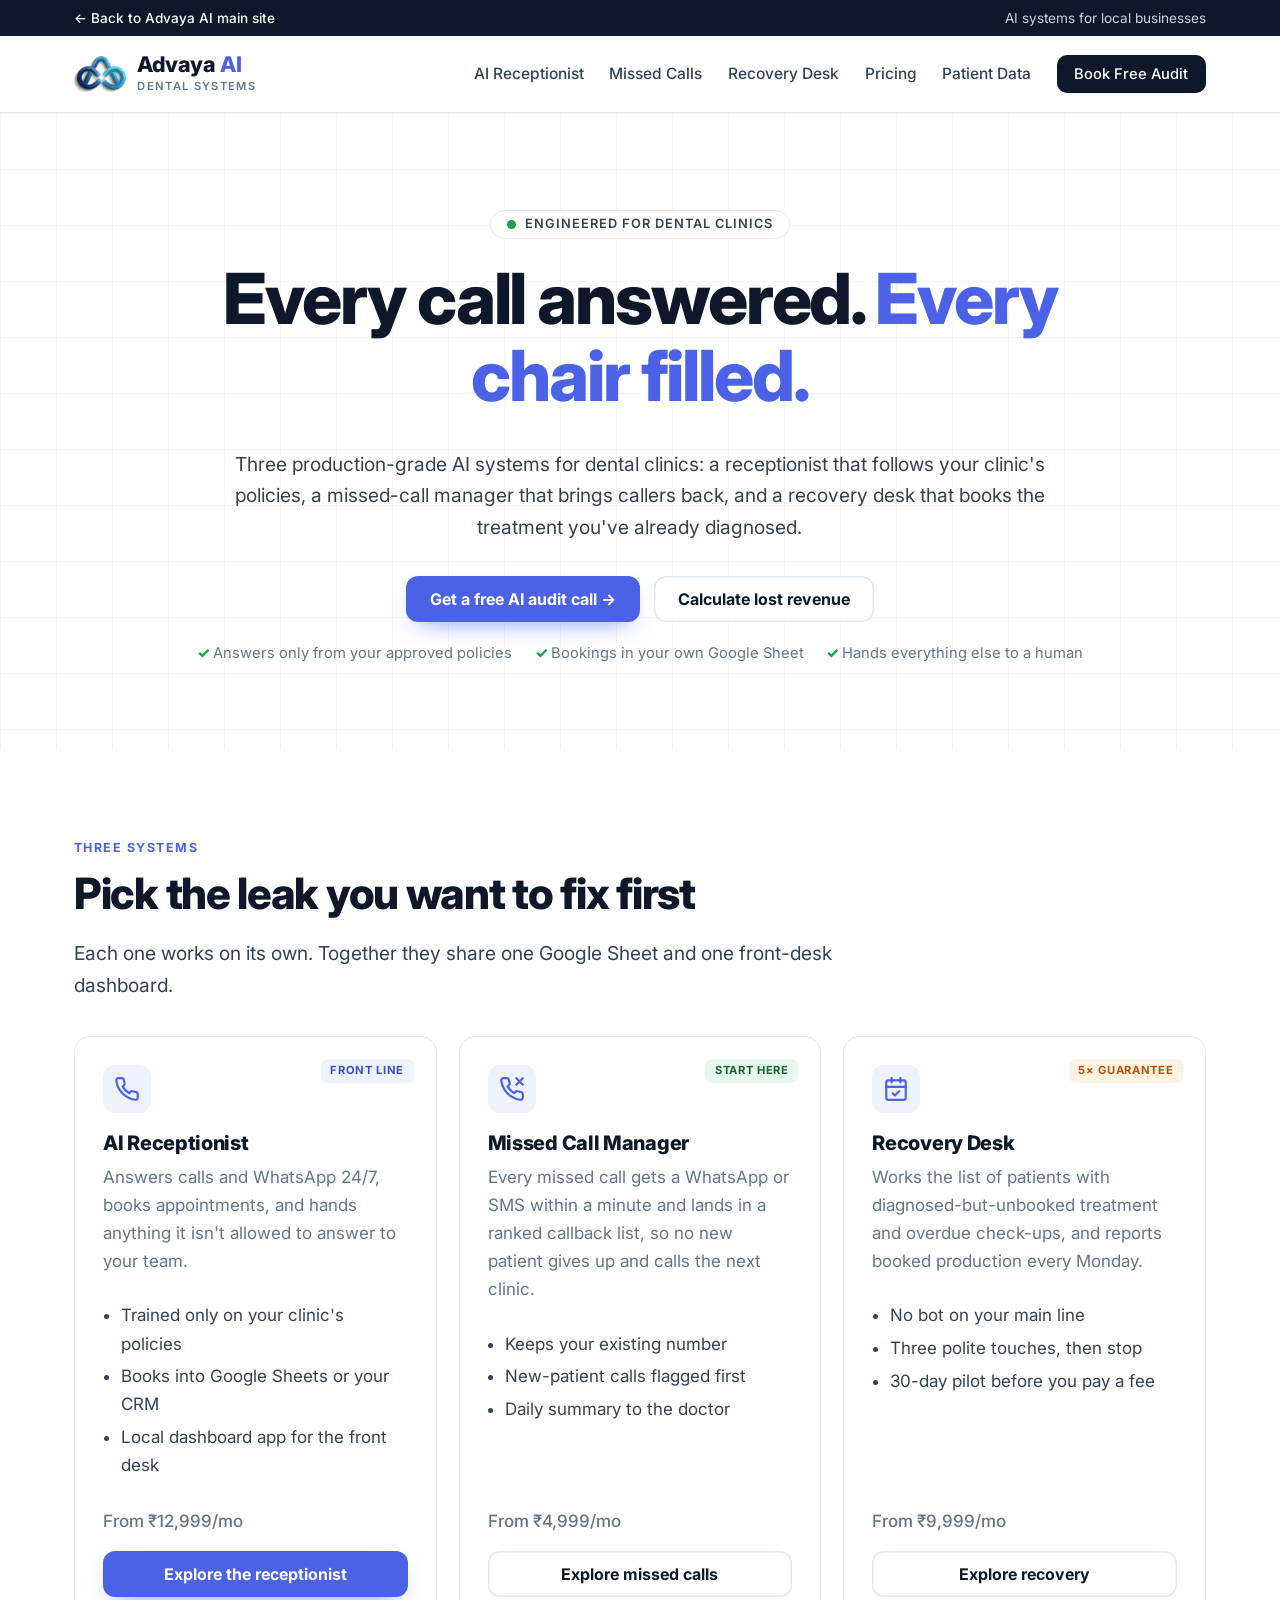
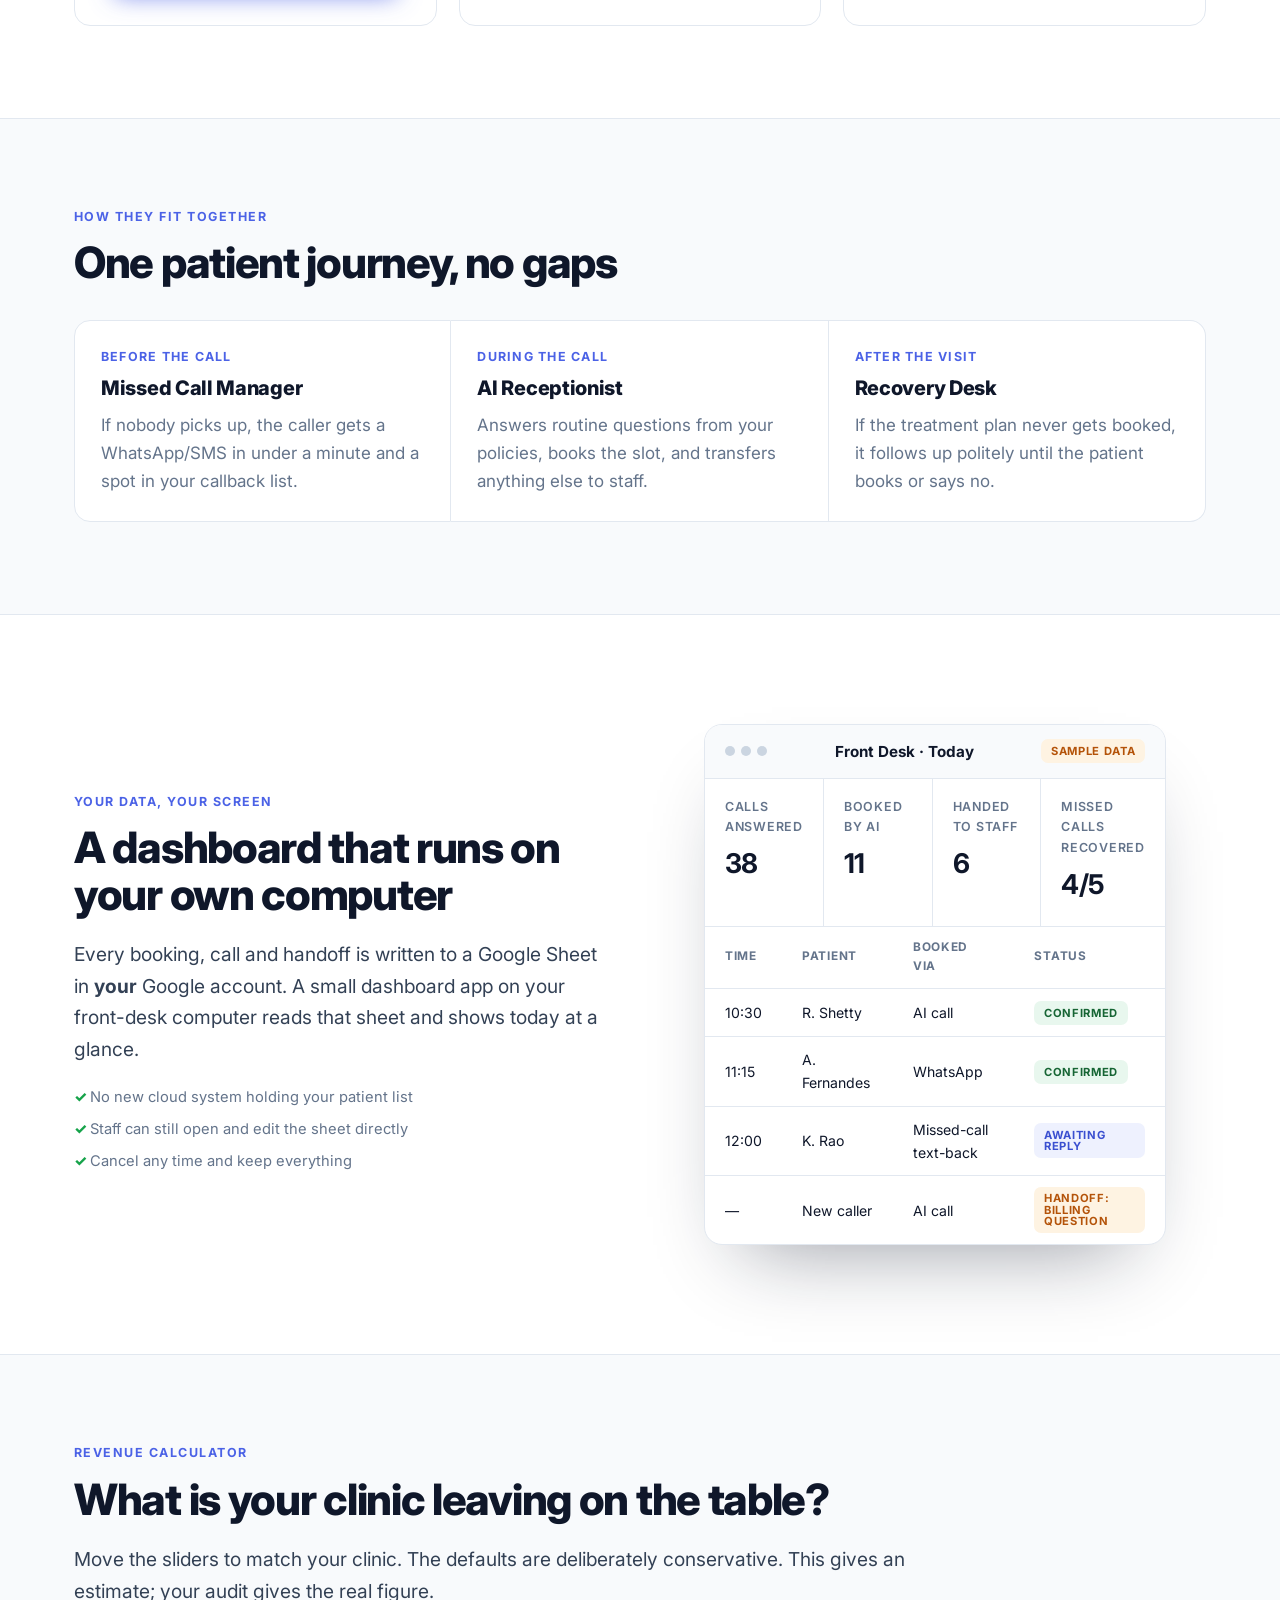
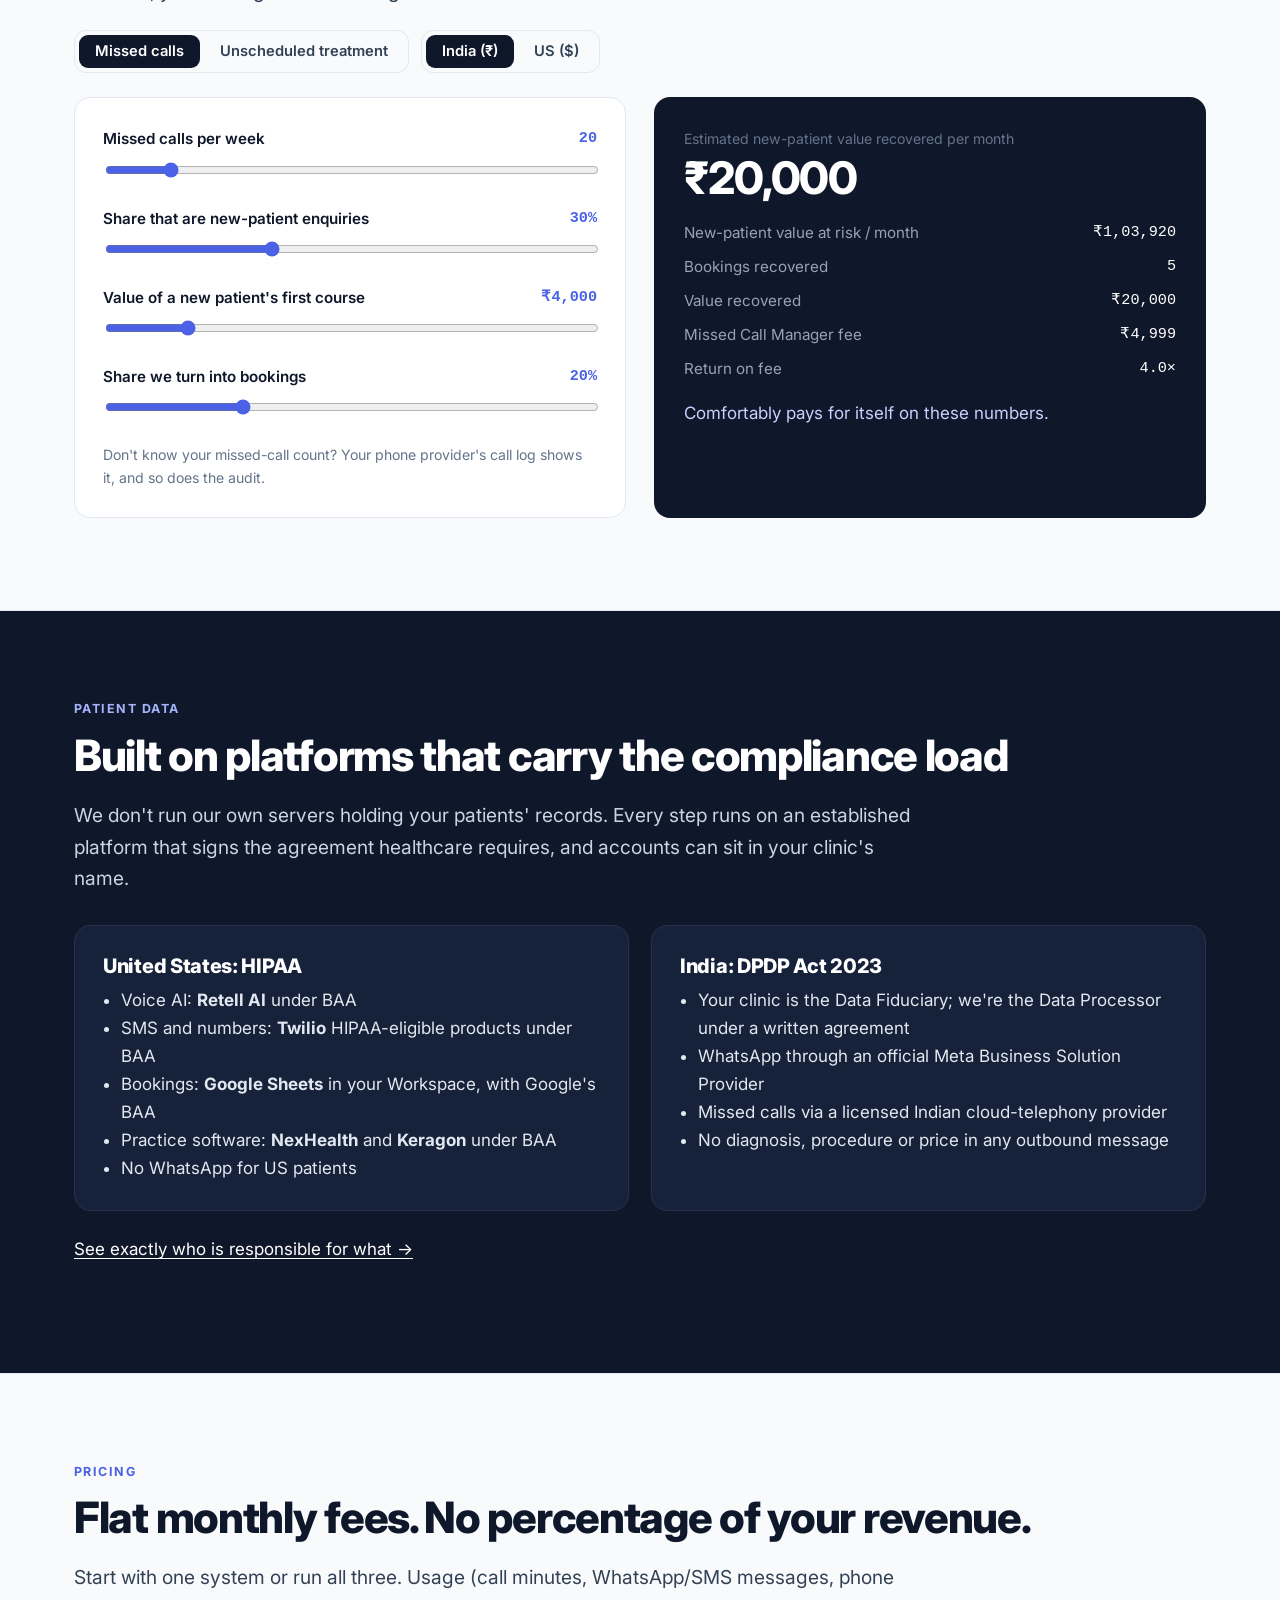
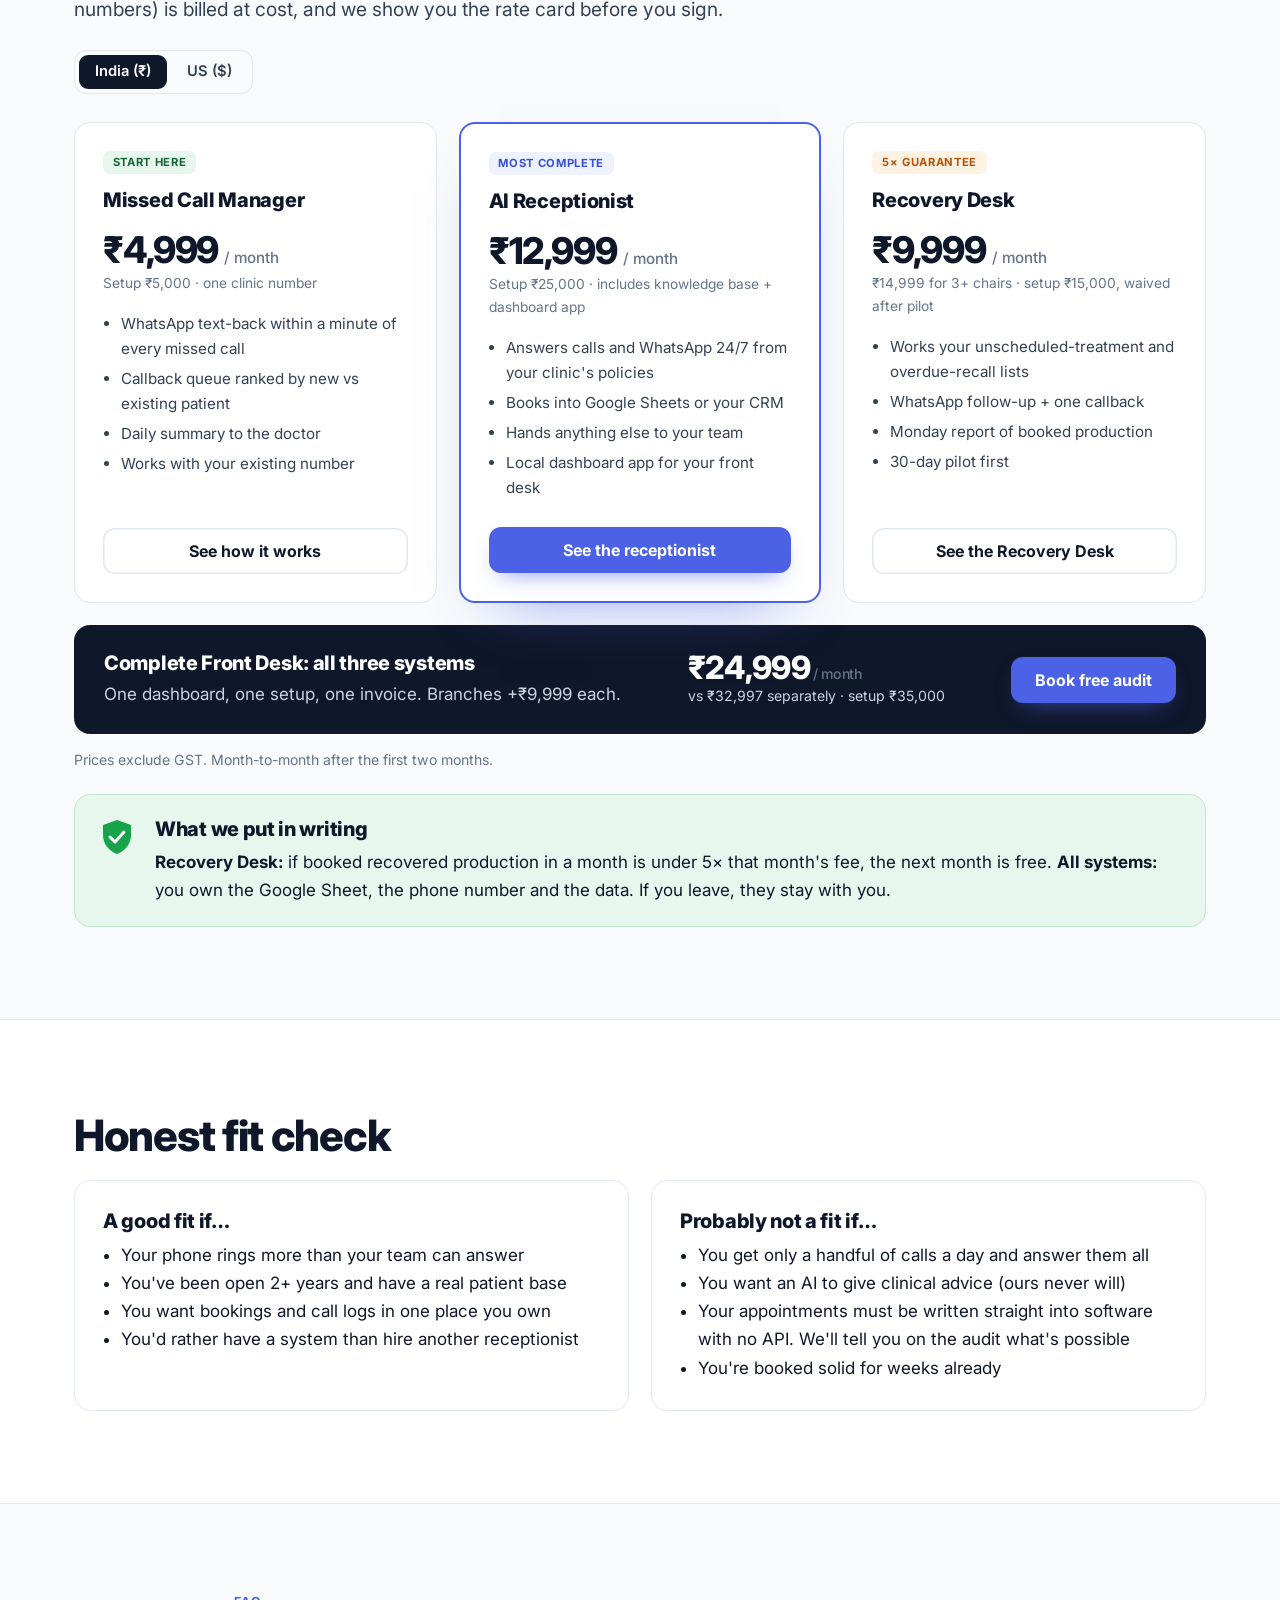
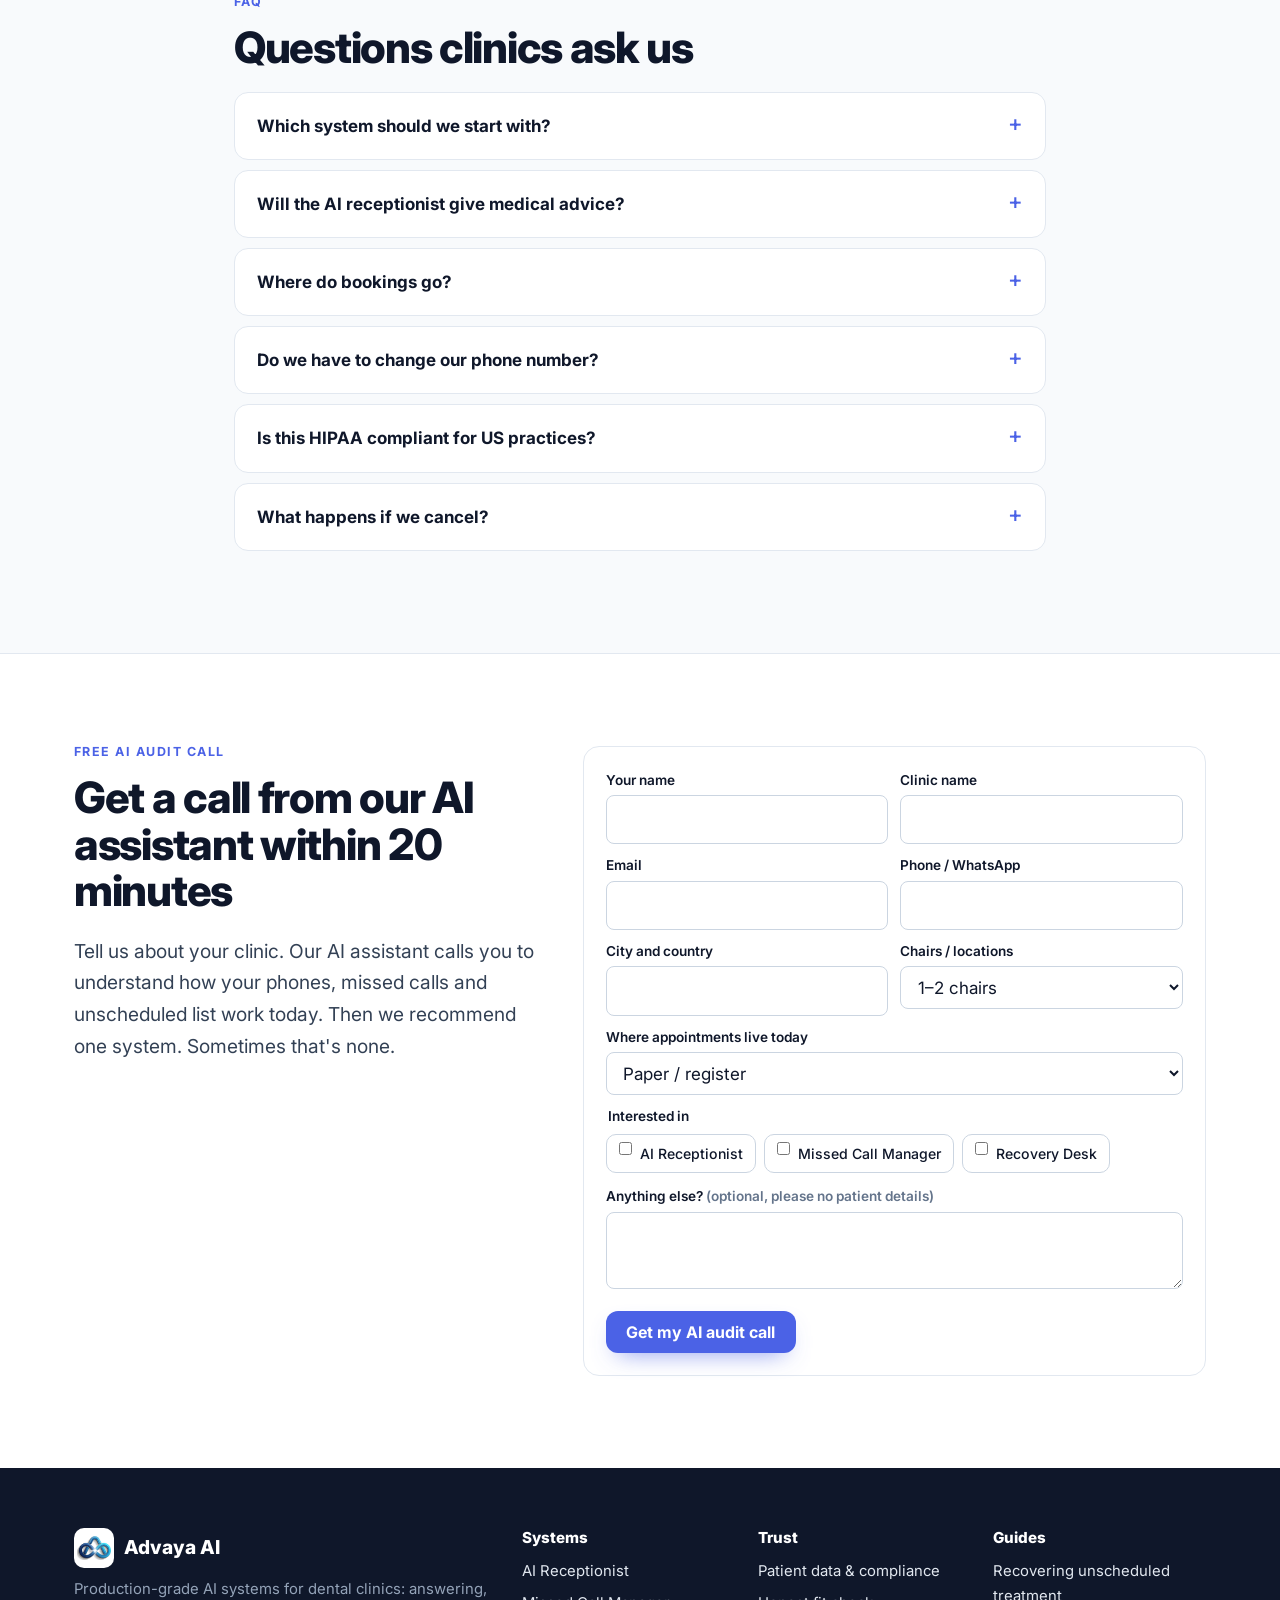
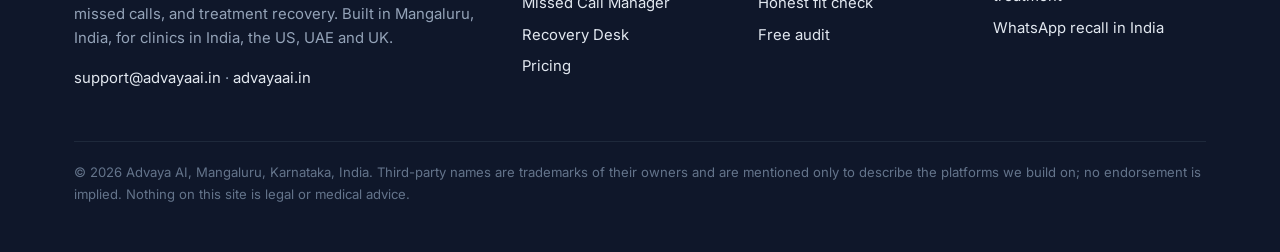
==== commit 773e7bf9: "removed few pointers in call form" ====
--- a/index.html
+++ b/index.html
@@ -460,11 +460,7 @@
       <span class="eyebrow">Free AI audit call</span>
       <h2 id="audit-h">Get a call from our AI assistant within 20 minutes</h2>
       <p class="lede">Tell us about your clinic. Our AI assistant calls you to understand how your phones, missed calls and unscheduled list work today. Then we recommend one system. Sometimes that's none.</p>
-      <ol class="audit-steps">
-        <li><b>Fill in the form</b><span>About a minute. No patient details.</span></li>
-        <li><b>Get a call within 20 minutes</b><span>Our AI assistant asks a few questions about your clinic.</span></li>
-        <li><b>Receive a recommendation</b><span>We follow up with the system that fits, or tell you none does.</span></li>
-      </ol>
+      
     </div>
     <form id="audit-form" class="card audit-form">
       <div class="row">
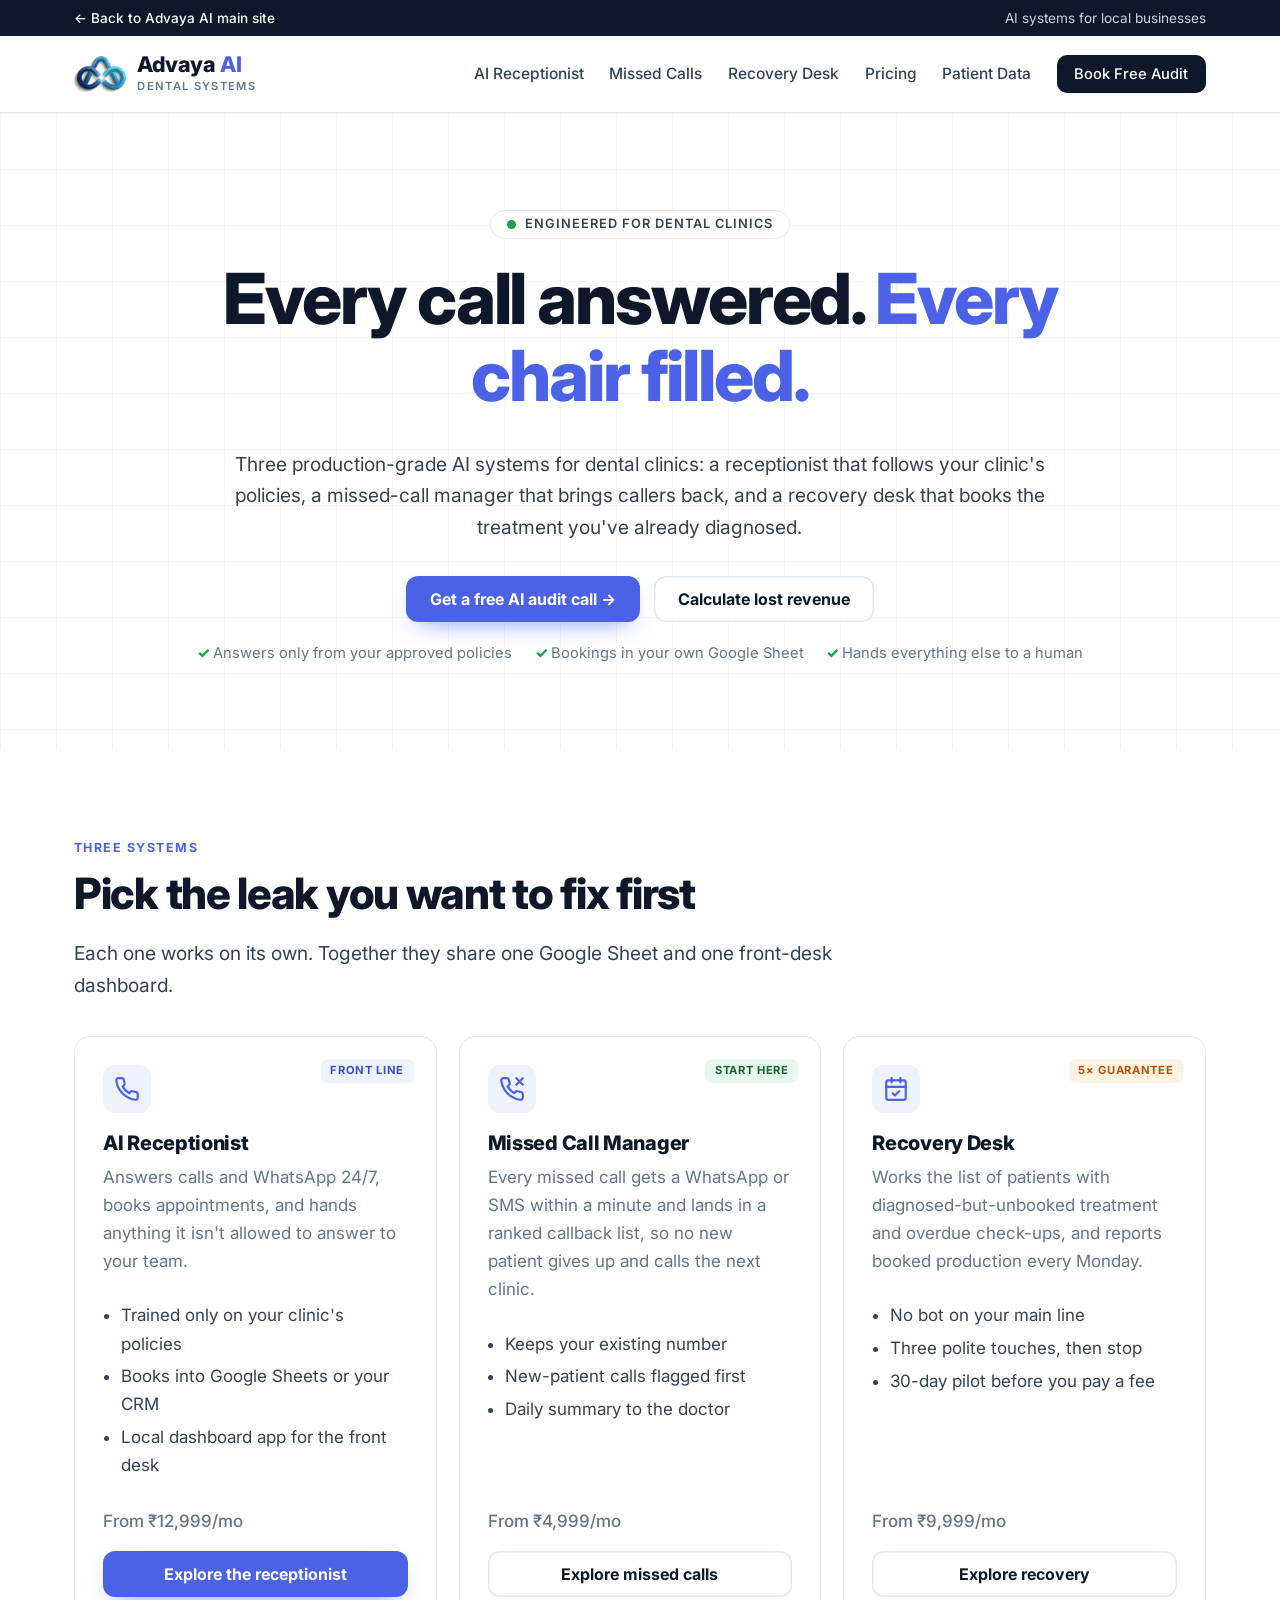
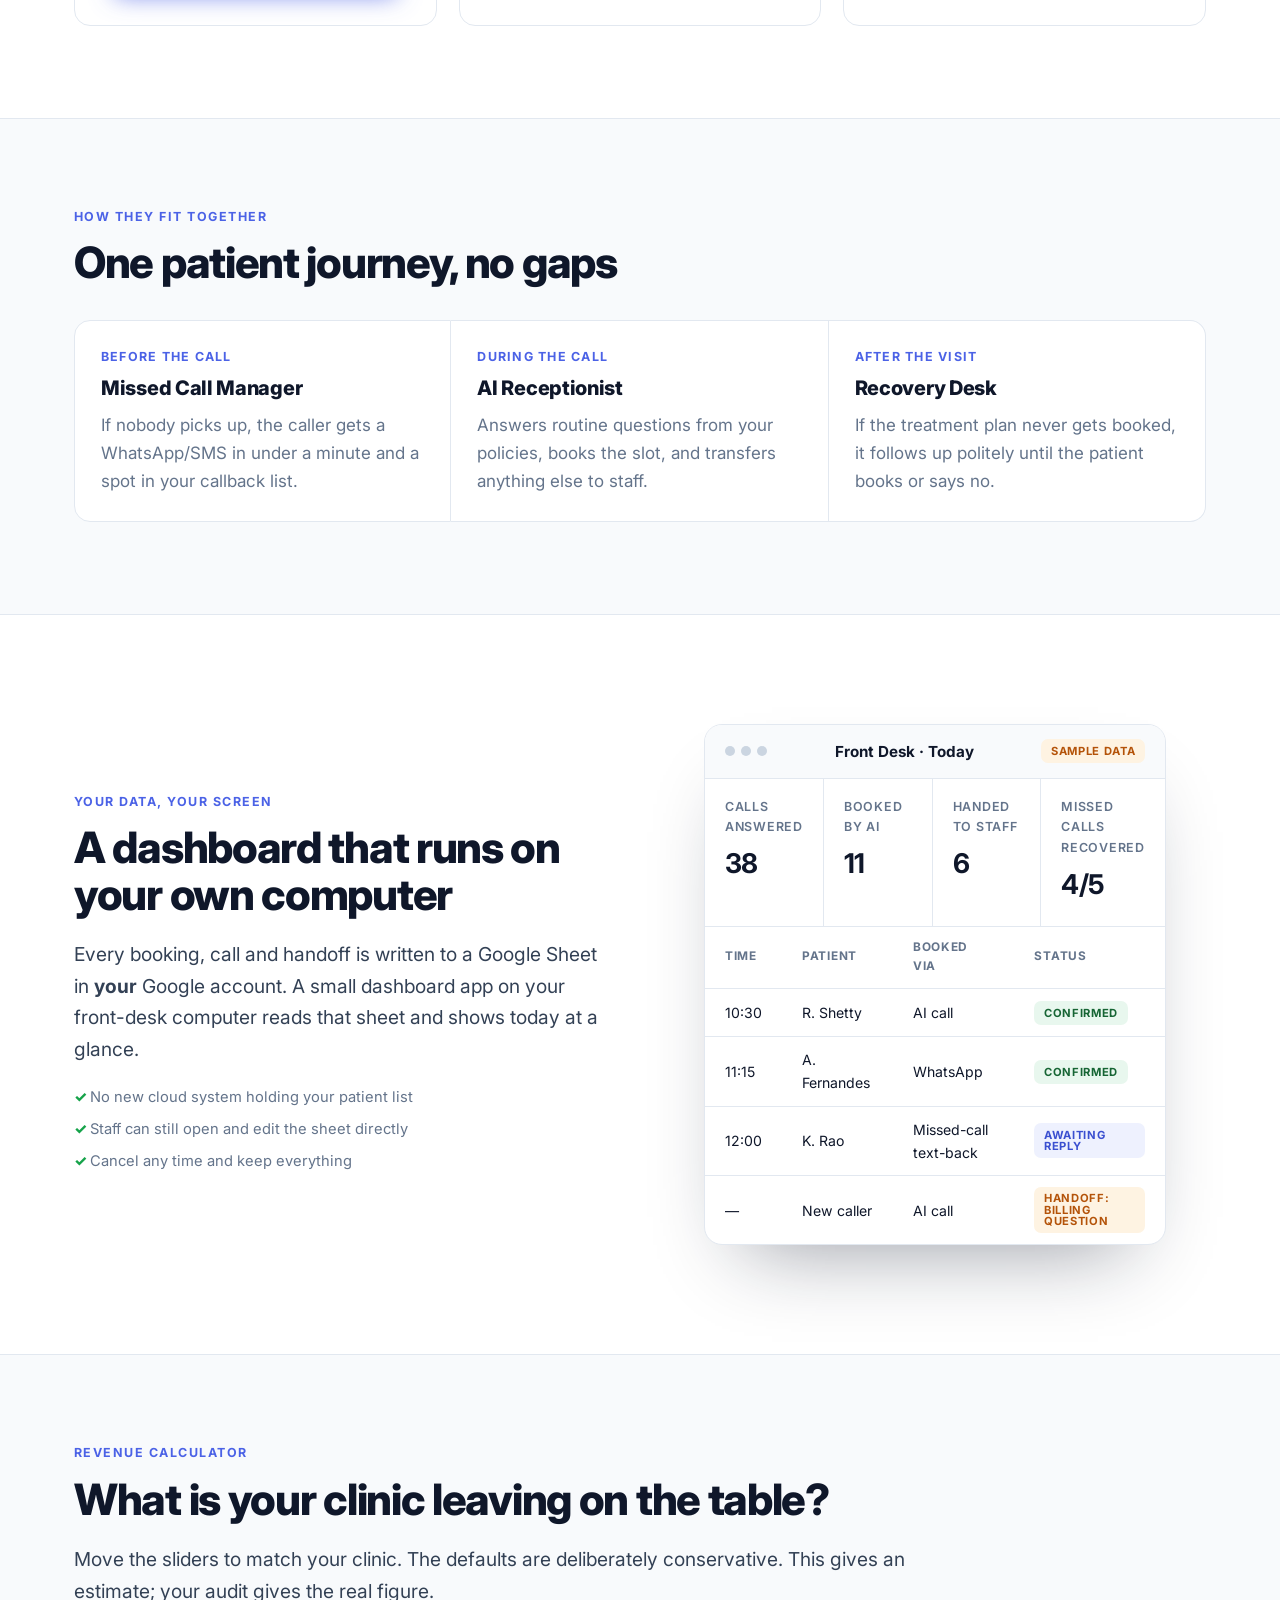
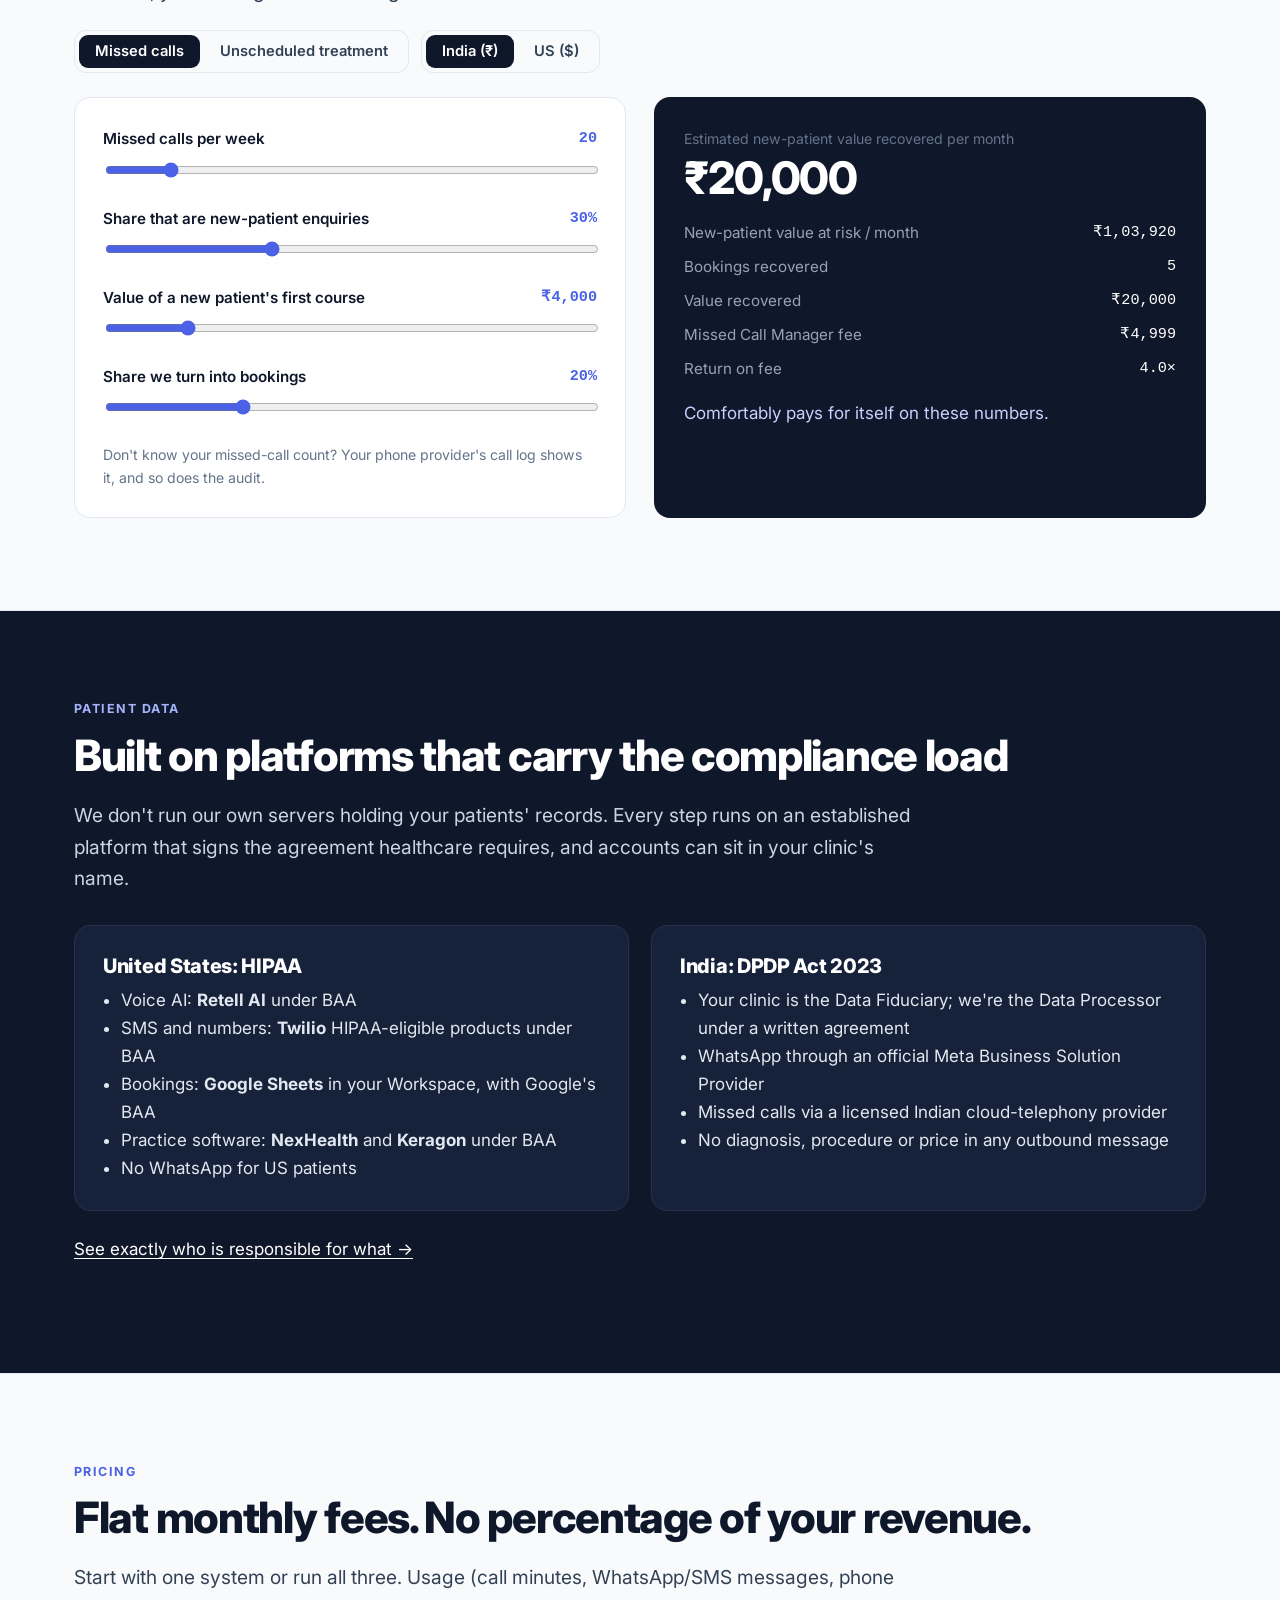
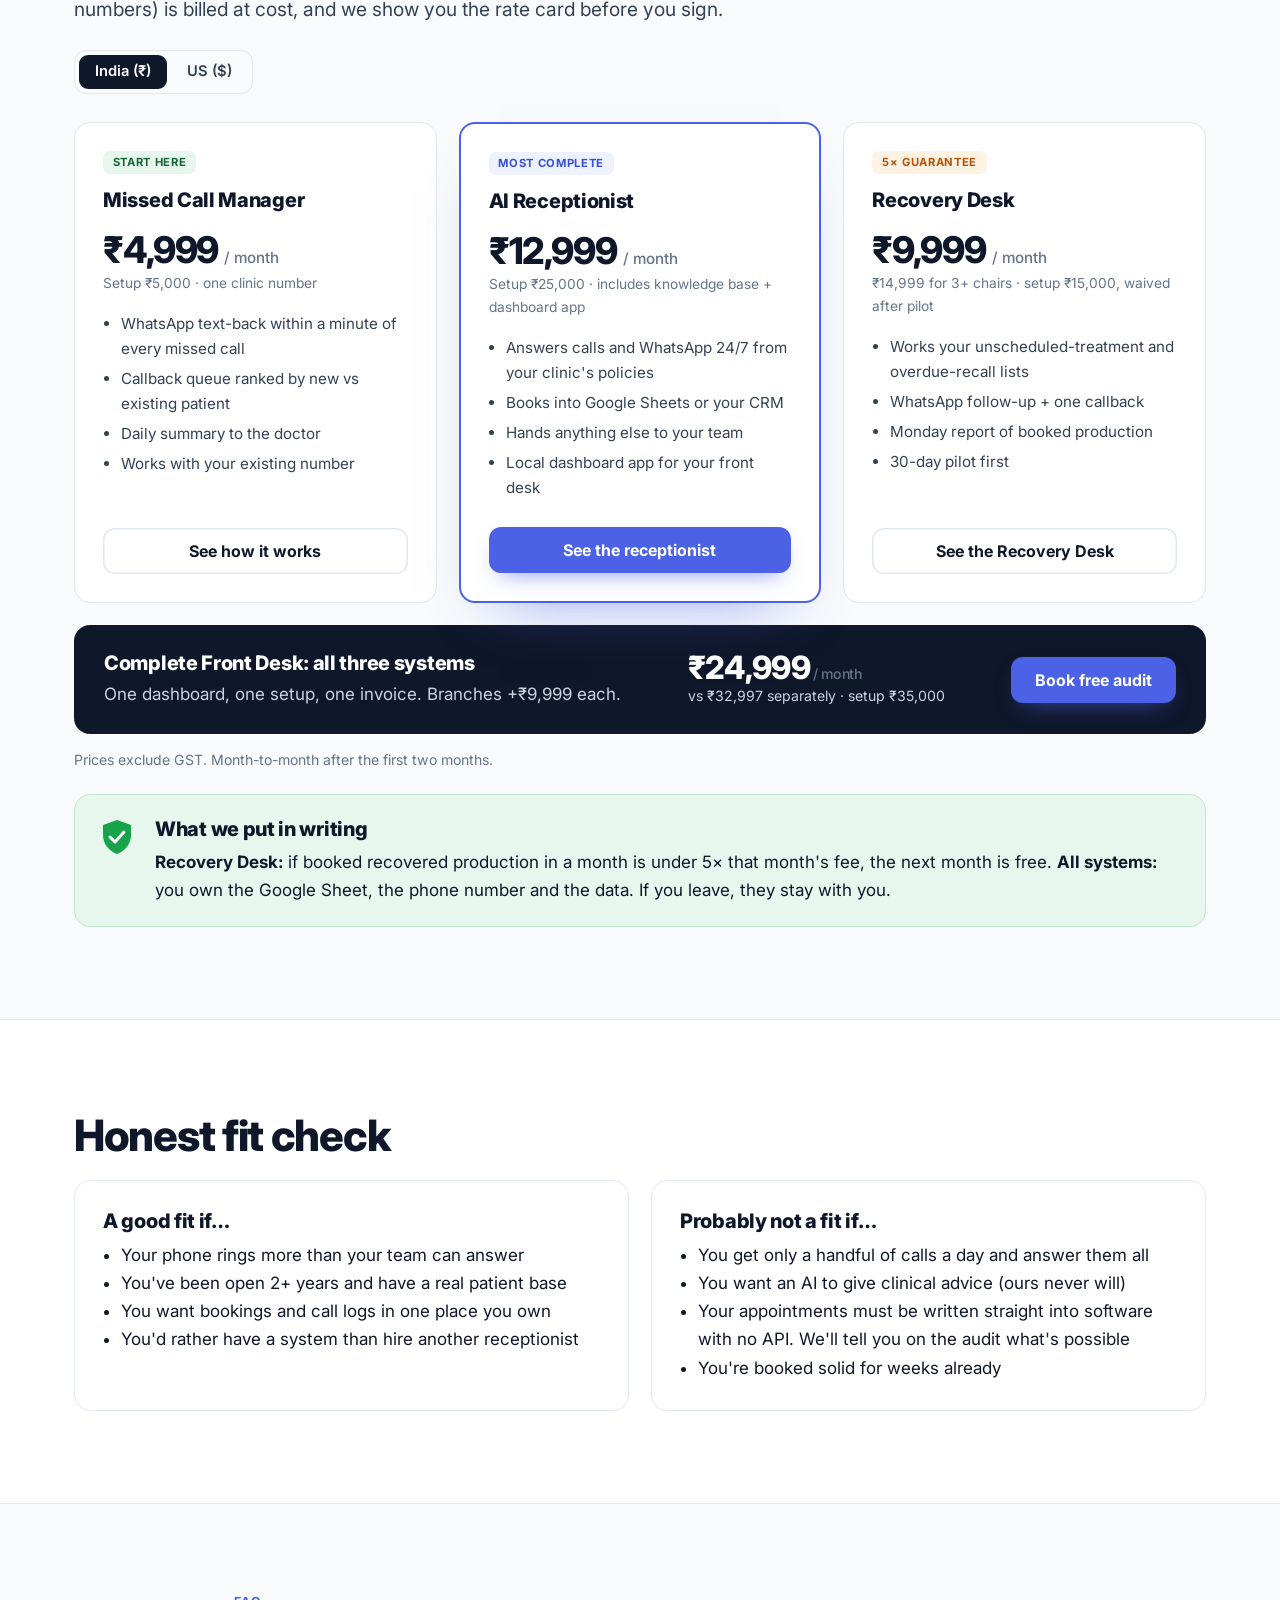
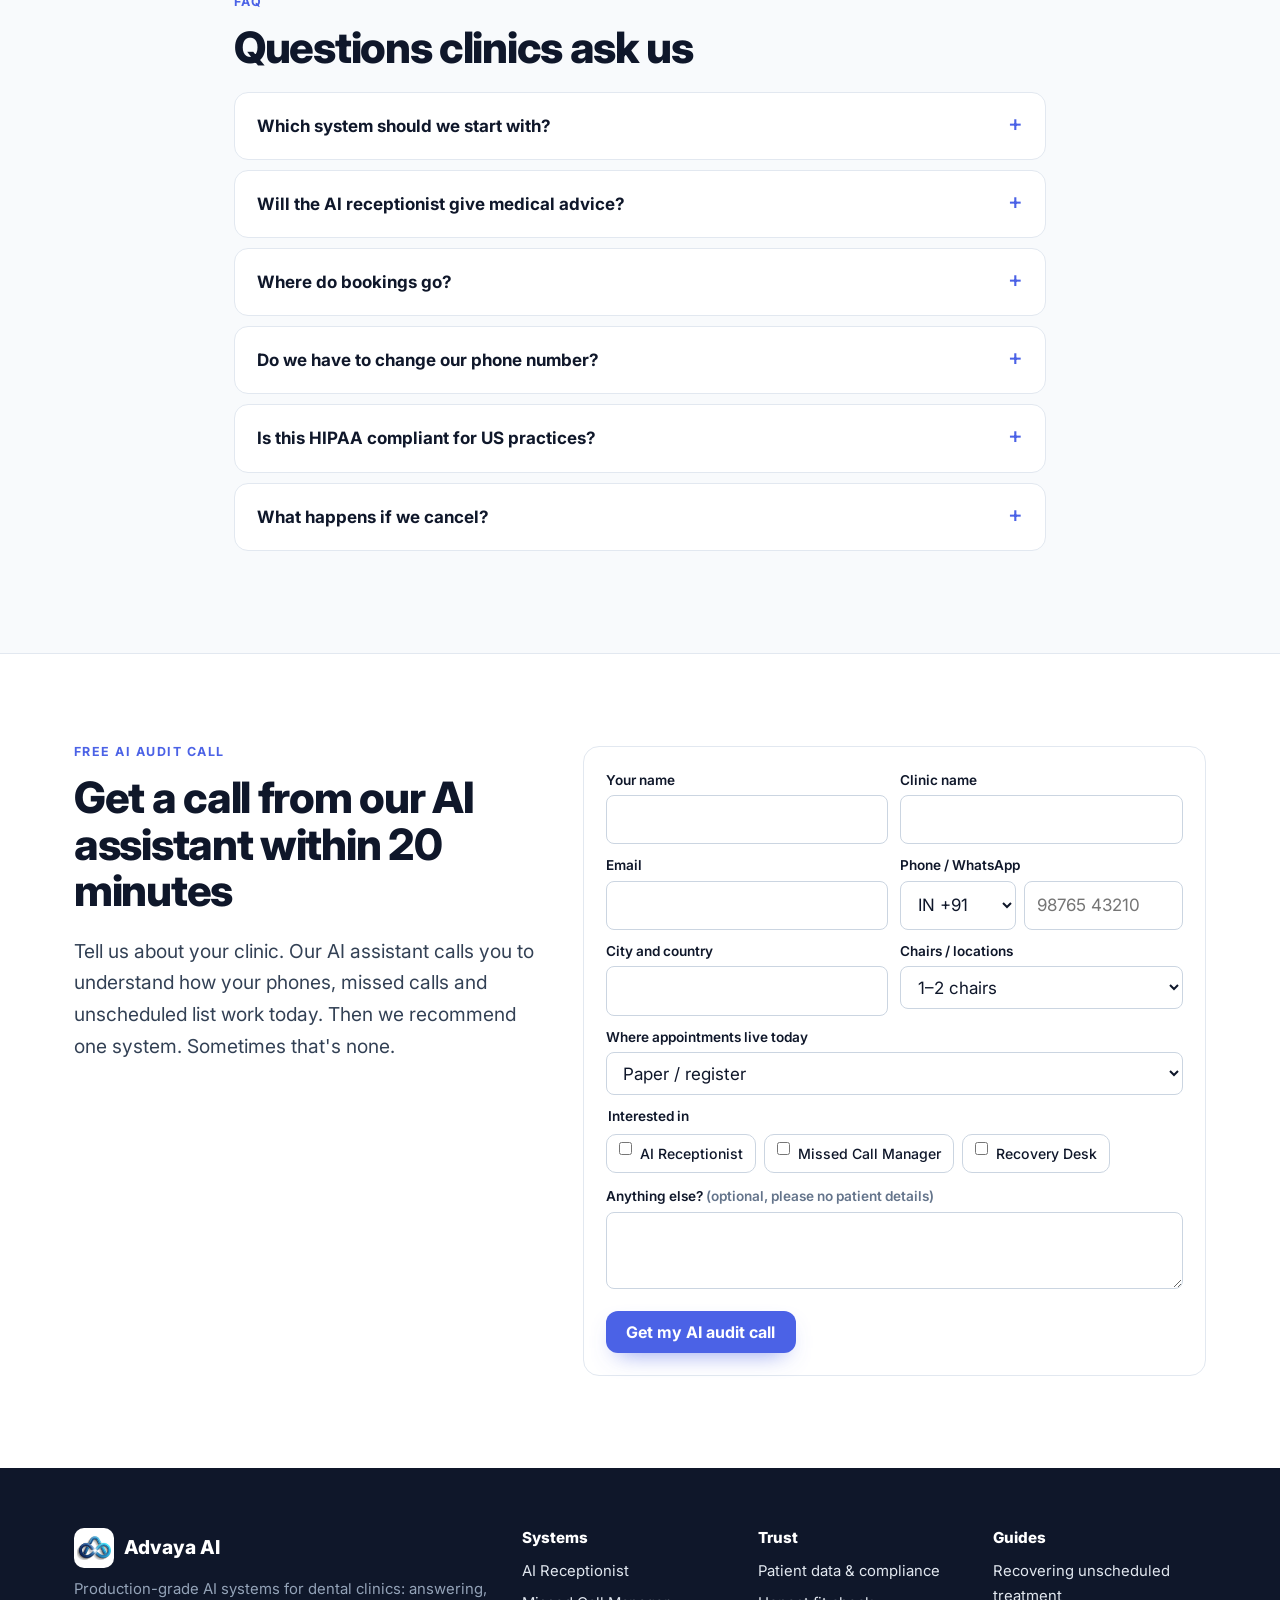
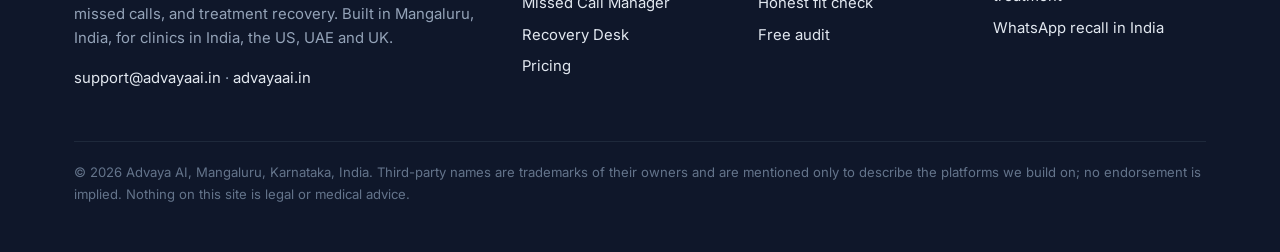
==== commit f5cc0b8e: "countr code" ====
--- a/index.html
+++ b/index.html
@@ -469,7 +469,7 @@
       </div>
       <div class="row">
         <div><label for="f-email">Email</label><input id="f-email" name="email" type="email" autocomplete="email" maxlength="160" required></div>
-        <div><label for="f-phone">Phone / WhatsApp</label><input id="f-phone" name="phone" type="tel" autocomplete="tel" required></div>
+        <div><label for="f-phone">Phone / WhatsApp</label><div class="phone-row"><select id="f-country" name="country_code" aria-label="Country code" autocomplete="tel-country-code"><option value="+91" selected>IN +91</option><option value="+1">US/CA +1</option><option value="+44">UK +44</option><option value="+971">AE +971</option><option value="+61">AU +61</option><option value="+65">SG +65</option><option value="+966">SA +966</option><option value="+974">QA +974</option><option value="+968">OM +968</option><option value="+965">KW +965</option><option value="+973">BH +973</option><option value="+64">NZ +64</option><option value="+353">IE +353</option><option value="+49">DE +49</option><option value="+33">FR +33</option><option value="+31">NL +31</option><option value="+27">ZA +27</option><option value="+60">MY +60</option><option value="+977">NP +977</option><option value="+94">LK +94</option><option value="+880">BD +880</option></select><input id="f-phone" name="phone" type="tel" autocomplete="tel-national" inputmode="tel" maxlength="40" placeholder="98765 43210" required></div></div>
       </div>
       <div class="row">
         <div><label for="f-city">City and country</label><input id="f-city" name="city" required></div>
--- a/assets/site.css
+++ b/assets/site.css
@@ -297,6 +297,9 @@
 .audit-form label{font-size:.85rem;margin:0 0 4px}
 .audit-form input,.audit-form select,.audit-form textarea{padding:.6rem .8rem;margin-bottom:10px;border-radius:8px}
 .audit-form textarea{min-height:58px}
+.phone-row{display:flex;gap:8px}
+.phone-row select{flex:0 0 7.2rem;width:7.2rem}
+.phone-row input{flex:1 1 auto;min-width:0}
 .audit-form fieldset{margin:0 0 8px}
 .audit-form fieldset legend{font-size:.85rem;margin-bottom:6px}
 .audit-form .checks{gap:8px}
